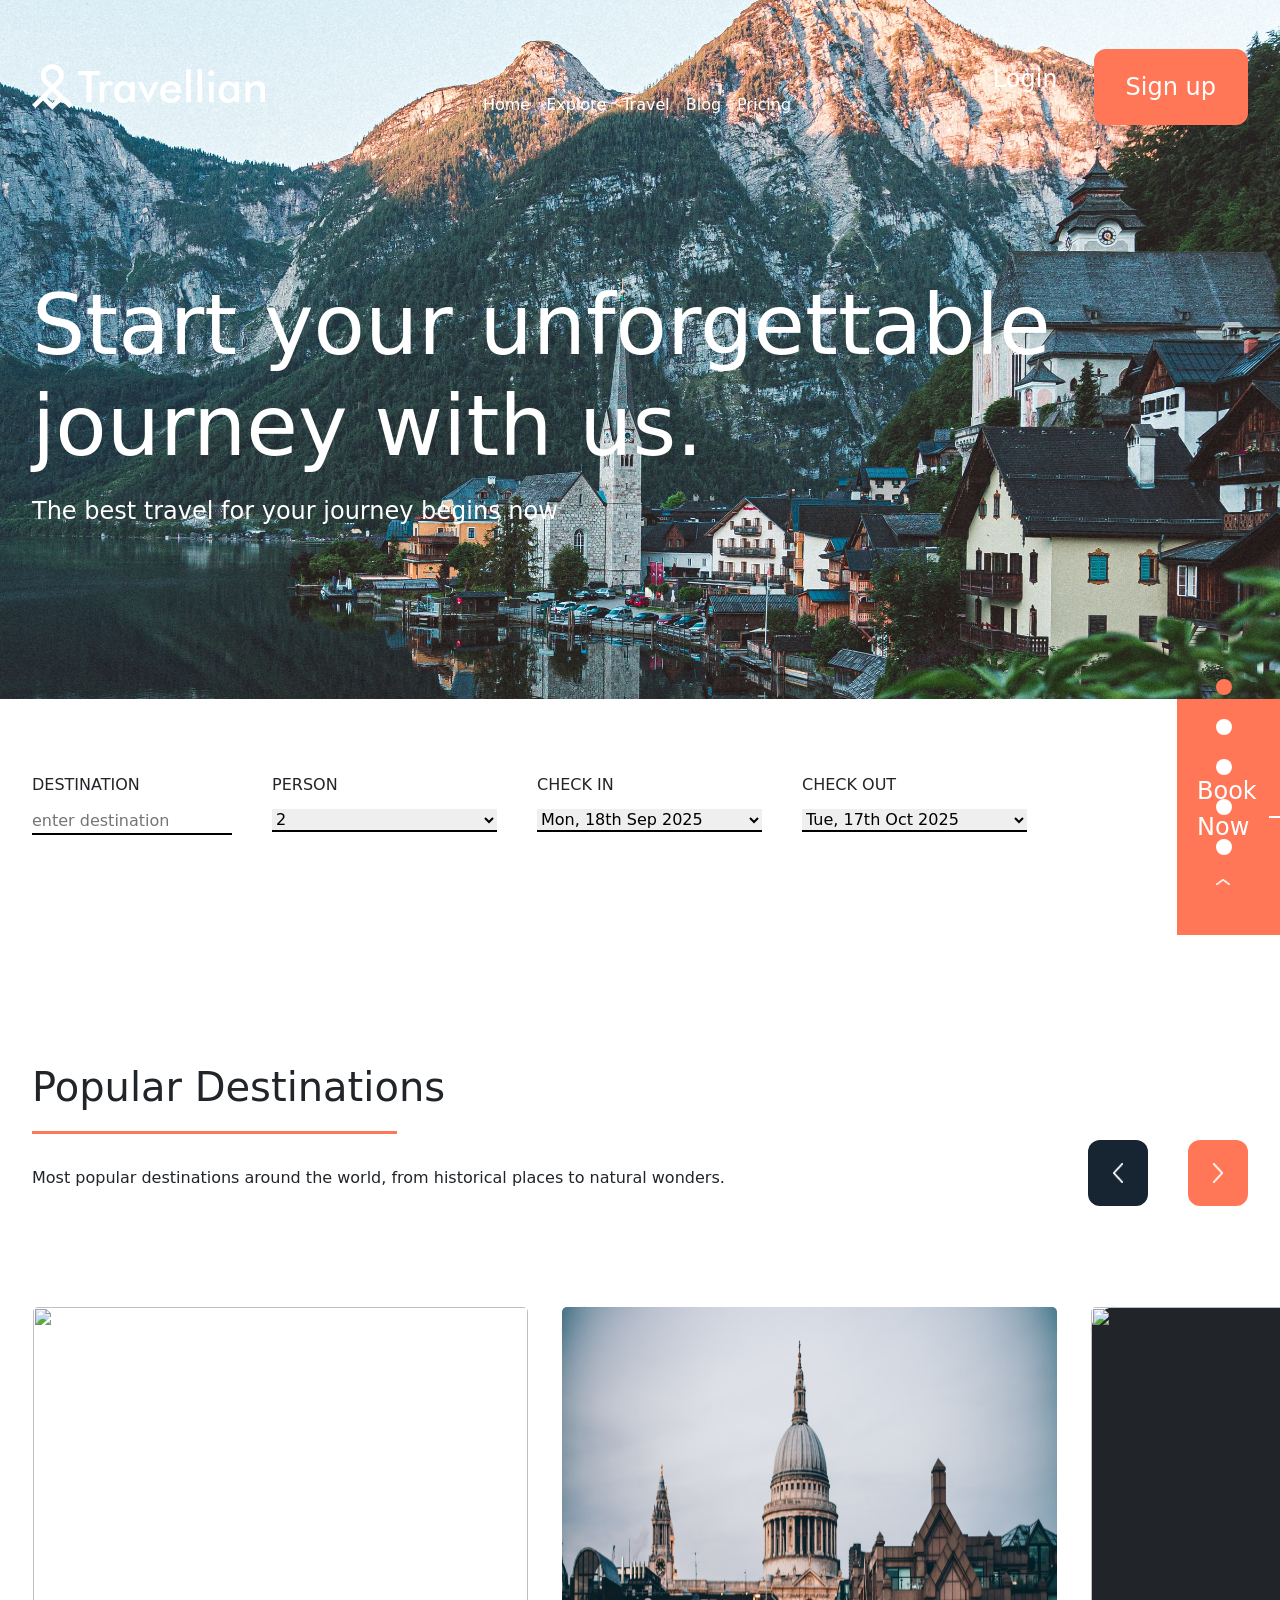
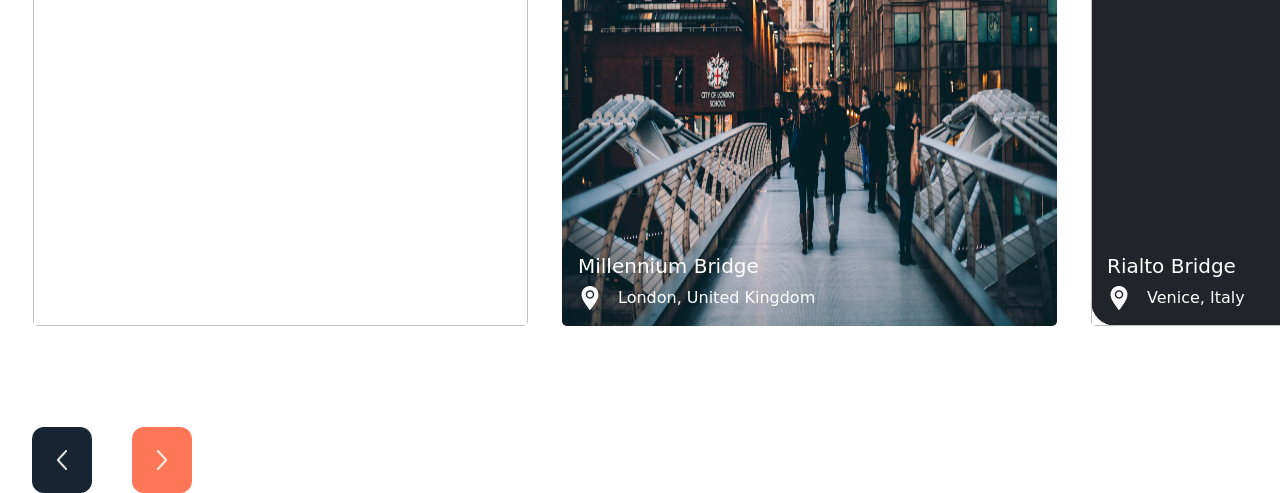
==== index.html @ 0382827d "did second section" ====
<!DOCTYPE html>
<html>

<head>
    <link rel="stylesheet" href="./css/style.css">
    <meta name="viewport" content="width=device-width,initial-scale=1.0">
    <title>Travellian</title>
    <link href="https://cdn.jsdelivr.net/npm/bootstrap-icons@1.10.5/font/bootstrap-icons.css" rel="stylesheet">
    <link rel="stylesheet" href="https://cdn.jsdelivr.net/npm/bootstrap@5.3.8/dist/css/bootstrap.min.css">
    <link href="https://cdn.jsdelivr.net/npm/bootstrap@5.3.0/dist/css/bootstrap.min.css" rel="stylesheet">


    <link rel="stylesheet" media="screen and (min-width:1153px) and (max-width:1440px)" href="./css/desktop1440.css">
    <link rel="stylesheet" media="screen and (min-width:769px) and (max-width:1152px)" href="./css/desktop1152.css">
    <link rel="stylesheet" media="screen and (min-width:575px) and (max-width:768px)" href="./css/desktop768.css">
</head>

<body>
    <section class="section1">
        <nav class="navbar navbar-expand-lg">
            <div class="container">
                <div class="logo"><img src="./images/logo.png" alt="">
                    <a class="navbar-brand" href="#"><img src="./images/brandname.png" alt=""></a>
                </div>
                <button class="navbar-toggler" aria-controls="#navbarSupportedContent"
                    data-bs-target="#navbarSupportedContent" data-bs-toggle="collapse">
                    <span class="navbar-toggler-icon">
                    </span>
                </button>
                <div class="collapse navbar-collapse" id="navbarSupportedContent">
                    <ul class="navbar-nav m-auto mb-2 mb-lg-0">
                        <li class="nav-item">
                            <a class="nav-link active" href="#">Home</a>
                        </li>
                        <li class="nav-item">
                            <a class="nav-link" href="#">Explore</a>
                        </li>
                        <li class="nav-item">
                            <a class="nav-link" href="#">Travel</a>
                        </li>
                        <li class="nav-item">
                            <a class="nav-link" href="#">Blog</a>
                        </li>
                        <a class="nav-link" href="#">Pricing</a>
                        </li>
                    </ul>
                    <div class="d-flex align-items-center gap-36">
                        <p class="login">Login</p>
                        <div class="signUp">
                            <p>Sign up</p>
                        </div>
                    </div>

                </div>
            </div>
        </nav>
        <div class="container">
            <h1>Start your unforgettable <br> journey with us.</h1>
            <p class="subtitle">The best travel for your journey begins now</p>
        </div>
        <div class="relative">
            <div class="circles">
                <div class="circle"></div>
                <div class="circle"></div>
                <div class="circle"></div>
                <div class="circle"></div>
                <div class="circle"></div>
                <img src="./images/upArrow.png" alt="">
                <img src="./images/downArrow.png" alt="">
            </div>
        </div>
        <div class="booking">
            <div class="bookingContainer">
                <div class="inputGroup">
                    <label for="">DESTINATION</label>
                    <input type="text" placeholder="enter destination">
                </div>
                <div class="inputGroup">
                    <label for="selectPerson">PERSON</label>
                    <select id="selectPerson">
                        <option value="1">1</option>
                        <option value="2" selected>2</option>
                        <option value="3">3</option>
                        <option value="4">4</option>
                        <option value="5">5</option>
                        <option value="6">6</option>
                        <option value="7">7</option>
                    </select>

                </div>
                <div class="inputGroup">
                    <label for="checkIn">CHECK IN</label>
                    <select id="checkIn">
                        <option value="17th">Sun, 17th Sep 2025</option>
                        <option value="18th" selected>Mon, 18th Sep 2025</option>
                        <option value="19th">Tue, 19th Sep 2025</option>
                    </select>
                </div>
                <div class="inputGroup">
                    <label for="checkOut">CHECK OUT</label>
                    <select id="checkOut">
                        <option value="17th">Tue, 17th Oct 2025</option>
                        <option value="18th">Wed, 18th Oct 2025</option>
                        <option value="19th">Thur, 19th Oct 2025</option>
                    </select>
                </div>
            </div>
            <div class="bookNow rounded-right">
                <p>Book <br> Now </p>
                <img src="./images/Arrow 1.png" alt="">
            </div>
        </div>


    </section>
 <section class="section2">
        <div class="section2-header container">
            <div class="popularDestinations">
                <h1 class="heading">Popular Destinations</h1>
                <div class="line"></div>
                <p>Most popular destinations around the world, from historical places to natural wonders.</p>
            </div>
            <div class="arrows d-none d-md-flex">
                <div class="arrow"><img src="./images/leftArrow.png" alt=""></div>
                <div class="arrow"><img src="./images/rightArrow.png" alt=""></div>
            </div>
        </div>
        <div class="imageContainer">
            <div class="card bg -dark text-white cardStyle">
                <img class="card-img cardImgStyle" src="./images/image1.jpg" alt="">
                <div class="card-img-overlay cardOverlayStyle">
                    <h5 class="card-title">Monument of Berlin</h5>
                    <div class="location">
                        <img src="./images/location.png" alt="">
                        <p class="card-text">Berlin, Germany</p>
                    </div>
                </div>
            </div>
            <div class="card bg-dark text-white cardStyle">
                <img class="card-img cardImgStyle" src="./images/image2.jpg" alt="">
                <div class="card-img-overlay cardOverlayStyle">
                    <h5 class="card-title">Millennium Bridge</h5>
                    <div class="location">
                        <img src="./images/location.png" alt="">
                        <p class="card-text">London, United Kingdom</p>
                    </div>
                </div>
            </div>
            <div class="card bg-dark text-white cardStyle">
                <img class="card-img cardImgStyle" src="./images/image3.jpg" alt="">
                <div class="card-img-overlay cardOverlayStyle">
                    <h5 class="card-title">Rialto Bridge</h5>
                    <div class="location">
                        <img src="./images/location.png" alt="">
                        <p class="card-text">Venice, Italy</p>
                    </div>
                </div>
            </div>
            <div class="card bg-dark text-white cardStyle">
                <img class="card-img cardImgStyle" src="./images/image4.jpg" alt="">
                <div class="card-img-overlay cardOverlayStyle">
                    <h5 class="card-title">Sea of Orange Tiles</h5>
                    <div class="location">
                        <img src="./images/location.png" alt="">
                        <p class="card-text">Lisbon, Portugal</p>
                    </div>
                </div>
            </div>
        </div>
        <div class="arrows container">
            <div class="arrow"><img src="./images/leftArrow.png" alt=""></div>
            <div class="arrow"><img src="./images/rightArrow.png" alt=""></div>
        </div>
    </section>
    <!-- <section class="section3 container">
        <div class="section3-header">
            <div class="arrows">
                <div class="arrow"><img src="./images/leftArrow.png" alt=""></div>
                <div class="arrow"><img src="./images/rightArrow.png" alt=""></div>
            </div>
            <div class="specialOffer">
                <h1 class="heading">Special Offer</h1>
                <div class="line w-241"></div>
                <p>Check out our special offer and discounts</p>
            </div>
        </div>
        <div class="cards">
            <div class="card" style="width: 18rem;">
                <img class="card-img-top" src="./images/1picture.jpg" alt="Card image cap">
                <div class="card-body">
                    <h5 class="card-title">Lisbon, Portugal</h5>
                    <img class="w-136 mb-24" src="./images/Rating.png" alt="">
                    <p class="card-text">5 nights and 4 days in 5 star hotel, breakfast and lunch included. Very
                        popular during the renaissance. Passage and going through the cites of the world in
                        classical literature.</p>
                    <div class="pricing">
                        <div class="pricingInfo">
                            <p>From</p>
                            <p><i class="bi bi-currency-euro"></i>500</p>
                        </div>
                        <button class="btn btn-orange">DETAILS</button>
                    </div>
                </div>

            </div>
            <div class="card" style="width: 18rem;">
                <img class="card-img-top" src="./images/2picture.jpg" alt="Card image cap">
                <div class="card-body">
                    <h5 class="card-title">Athens, Greece</h5>
                    <img class="w-136 mb-24" src="./images/Rating.png" alt="">
                    <p class="card-text">5 nights and 4 days in 5 star hotel, breakfast and lunch included. Very
                        popular during the renaissance. Passage and going through the cites of the world in
                        classical literature.</p>
                    <div class="pricing">
                        <div class="pricingInfo">
                            <p>From</p>
                            <p><i class="bi bi-currency-euro"></i>800</p>
                        </div>
                        <button class="btn btn-orange">DETAILS</button>
                    </div>
                </div>
            </div>
            <div class="card" style="width: 18rem;">
                <img class="card-img-top" src="./images/3picture.jpg" alt="Card image cap">
                <div class="card-body">
                    <h5 class="card-title">Rome, Italy</h5>
                    <img class="w-136 mb-24" src="./images/Rating.png" alt="">
                    <p class="card-text">5 nights and 4 days in 5 star hotel, breakfast and lunch included.
                        Very popular during the renaissance. Passage and going through the cites of the
                        world in classical literature.</p>
                    <div class="pricing">
                        <div class="pricingInfo">
                            <p>From</p>
                            <p><i class="bi bi-currency-euro"></i>800</p>
                        </div>
                        <button class="btn btn-orange">DETAILS</button>
                    </div>
                </div>
            </div>
        </div>
    </section>
    <section class="section4 container">
        <div class="ourBlog">
            <h1>Our Blog</h1>
            <div class="line w-150"></div>
            <p>An insight the incredible experience in the world</p>
        </div>
        <div class="travelExplain">
            <img class="travelImage" src="./images/bigImage.jpg" alt="">
            <div class="travelbody">
                <h1>Beautiful Italy <br> Let’s travel</h1>
                <p class="travelText">But I must explain to you how all this mistaken idea of denouncing pleasure
                    and praising pain was born
                    and I will give you a complete account of the system and expound the actual teachings of the
                    great
                    explorer of the truth, the master- builder of human happiness. No one rejects, dislike, or
                    avoids
                    plasure itself, because it is pleasure, but because those who do not know how to pursue
                    pleasure
                    rationally encounter consequences that are extremly painful. Nor again is there anyone who loves
                    or
                    pursues.</p>
                <div class="readMore">
                    <p>Read More</p>
                    <img class="readImage" src="./images/Arrow1.png" alt="">
                </div>
            </div>
        </div>
    </section>
    <section class="section5">
        <div class="ourBlog container">
            <h1>Trip Planners</h1>
            <div class="line w-231"></div>
            <p>20 years from now you will be more disappointed by the things that you didn’t do. Stop regretting and
                start travelling, start throwing off the bowlines.</p>
            <div class="buttons">
                <div class="smallButtons black top20"></div>
                <div class="orange">View all trip plans</div>
                <div class="smallButtons gray top34 left170 "></div>
            </div>
        </div>
        <div class="images">
            <img class="image w-300" src="./images/images1.jpg" alt="">
            <div class="guidedTour">
                <img class="image w-300" src="./images/images2.jpg" alt="">
                <div class="days gap-108">
                    <p class="tour">Guided Tour</p>
                    <p class="money"><i class="bi bi-currency-euro"></i>99/Day</p>
                </div>
                <p class="cityTour">Paris City Tour</p>
                <div class="days gap-70">
                    <img src="./images/Rating.png" alt="">
                    <p class="money">7 Days tour</p>
                </div>
            </div>
            <img class="image w-300" src="./images/images3.jpg" alt="">
            <img class="image w-300" src="./images/images4.jpg" alt="">
        </div>
    </section>
    <section class="section6 container">
        <div class="section6-header">
            <div class="ourBlog">
                <h1>Destination Gallery</h1>
                <div class="line w-283"></div>
                <p>Our photo gallery on trip</p>
            </div>
            <div class="arrows">
                <div class="arrow"><img src="./images/leftArrow.png" alt=""></div>
                <div class="arrow"><img src="./images/rightArrow.png" alt=""></div>
            </div>
        </div>
        <div class="images">
            <img class="image" src="./images/1image.jpg" alt="">
            <img class="image" src="./images/2image.jpg" alt="">
            <img class="image" src="./images/3image.jpg" alt="">
            <img class="image" src="./images/4image.jpg" alt="">
        </div>
    </section>
    <section class="section7">
        <div class="ourBlog container">
            <h1>Traveler’s Experiences</h1>
            <div class="line w-347"></div>
            <p>Here some awesome feedback from our travelers</p>
        </div>
        <div class="cardsContainer">
            <div class="gray"><img src="./images/circle1.png" alt="">
                <div class="cardsContent">
                    <p>But I must explain to you how all this mistaken idea of denouncing pleasure and praising pain was
                        born and I will give you a complete account of the system and expound the actual teachings of
                        the
                        great explorer of the truth, the master- builder of human happiness.</p>
                    <img src="./images/Rating.png" alt="">
                    <div class="name">
                        <p>John Doe</p>
                        <p>Accountant</p>
                    </div>
                </div>
            </div>
            <div class="gray">
                <img src="./images/circle2.png" alt="">
                <div class="cardsContent">
                    <p>But I must explain to you how all this mistaken idea of denouncing pleasure and praising pain was
                        born and I will give you a complete account of the system and expound the actual teachings of
                        the
                        great explorer of the truth, the master- builder of human happiness.</p>
                    <img src="./images/Rating.png" alt="">
                    <div class="name">
                        <p>John Smith</p>
                        <p>Journalist, HWO News</p>
                    </div>
                </div>
            </div>
            <div class="gray">
                <img src="./images/circle3.png" alt="">
                <div class="cardsContent">
                    <p>But I must explain to you how all this mistaken idea of denouncing pleasure and praising pain was
                        born and I will give you a complete account of the system and expound the actual teachings of
                        the
                        great explorer of the truth, the master- builder of human happiness.</p>
                    <img src="./images/Rating.png" alt="">
                    <div class="name">
                        <p>Tamara Bellis</p>
                        <p>Managing Director, JTH</p>
                    </div>
                </div>
            </div>
        </div>
        <div class="arrows">
            <div class="arrow"><img src="./images/leftArrow.png" alt=""></div>
            <div class="arrow"><img src="./images/rightArrow.png" alt=""></div>
        </div>
    </section>
    <section class="section8">
        <div class="newsletter">
            <h1>Our Newsletter</h1>
            <div class="emailSubscribe">
                <div class="emails">
                    <p class="email">Email</p>
                    <input type="text" placeholder="Enter your email" class="enter">
                </div>
                <div class="subscribe">
                    <p>Subscribe</p>
                </div>
            </div>
        </div>
        <div class="section8-body">
            <div class="menus container">
                <div class="title">
                    <div class="logo"><img src="./images/logo.png" alt="">
                        <a class="navbar-brand" href="#"><img src="./images/brandname.png" alt=""></a>
                        <p class="Copyright">Copyright © Travellian 2020 All rights reserved</p>
                    </div>
                </div>
                <div class="menu">
                    <p>Menu</p>
                    <p>Home</p>
                    <p>Explore</p>
                    <p>Travel</p>
                    <p>Blog</p>
                    <p>Pricing</p>
                </div>
                <div class="menu">
                    <p>Information</p>
                    <p>Destinations</p>
                    <p>Supports</p>
                    <p>Terms & Conditions</p>
                    <p>Privacy</p>
                </div>
                <div class="menu">
                    <p>Contact Info</p>
                    <p>+123 456 789</p>
                    <p>info@travellian.com</p>
                    <p>1245, New Yourk, USA</p>
                </div>
                <div class="menu">
                    <p>Follow us on</p>
                    <div class="icon-images">
                        <img src="./images/facebook 1.png" alt="">
                        <img src="./images/pinterest 1.png" alt="">
                        <img src="./images/instagram 1.png" alt="">
                        <img src="./images/twitter 1.png" alt="">
                    </div>
                </div>
            </div>
        </div>
    </section> -->

    <script src="https://cdn.jsdelivr.net/npm/bootstrap@5.3.8/dist/js/bootstrap.min.js"
        integrity="sha384-G/EV+4j2dNv+tEPo3++6LCgdCROaejBqfUeNjuKAiuXbjrxilcCdDz6ZAVfHWe1Y"
        crossorigin="anonymous"></script>
</body>

</html>
---- css/style.css ----
* {
    margin: 0;
    padding: 0;
}

p {
    margin-bottom: 0;
}

.section1 {
    background-image: url(../images/herosection.jpg);
    width: 100%;
    height: 100vh;
    background-position: center 70%;
    background-size: cover;
    background-repeat: no-repeat;
    padding-block: 41px;
    position: relative;
}

.section1 h1 {
    color: #FFFFFF;
    font-size: 84px;
    font-weight: 400;
    margin-top: 142px;
    margin-bottom: 16px;

}

.section1 p {
    color: #FFFFFF;
    font-size: 24px;
    font-weight: 400;
}

.circles .circle {
    border-radius: 50%;
    width: 16px;
    height: 16px;
    background-color: #FFFFFF;
}

.circles .circle:first-child {
    background-color: #FF7757;
}

.circles {
    display: flex;
    flex-direction: column;
    gap: 24px;
    position: absolute;
    left: 95%;
    top: -20px;
}

.circles img {
    width: 14px;
    height: 6px;
}

.relative {
    position: relative;
}

.nav-link:hover {
    border-bottom: 3px solid #FF7757;
}

.nav-link {
    color: white !important;
    font-size: 20px;
}

.login {
    color: white;
    font-size: 20px;
    font-weight: 400;
}

.signUp {
    border-radius: 12px;
    padding: 20px 32px 20px 32px;
    color: #FFFFFF;
    background-color: #FF7757;
}

.signUp p {
    margin: 0;
}

.gap-36 {
    gap: 36px !important;
}

.padding-inline-182 {
    padding-inline: 182px !important;
}

.bookingContainer {
    /* position: absolute; */
    padding: 74px 300px;
    padding-right: 150px;
    background-color: #FFFFFF;
    display: flex;
    gap: 40px;
    width: fit-content;
}

.bookingContainer input {
    border: none;
    appearance: none;
    outline: none;
    border-bottom: 2px solid black;
}

.bookingContainer .inputGroup {
    display: flex;
    flex-direction: column;
    gap: 12px;
}

.bookNow {
    background-color: #FF7757;

}

.bookNow p {
    color: white;
}

.line {
    width: 365px;
    height: 3px;
    background-color: #FF7757;
}

.inputGroup select {
    border: none;
    border-bottom: 2px solid black;
    width: 225px;
    outline: none;
}

.booking .bookNow {
    height: 100%;
    width: fit-content;
    padding: 74px;
    border-top-right-radius: 15px;
    border-bottom-right-radius: 15px;
    align-items: center;
    display: flex;
    gap: 12px;
}

.booking {
    display: flex;
    margin-top: 50px;
}

.cardStyle {
    width: 497px;
    height: 661px;
    border-radius: 26px;
    flex-shrink: 0;
}

.cardImgStyle {
    height: 100%;
    width: 500px;
    border-radius: 26px;
}

.cardOverlayStyle {
    bottom: 40px;
    display: flex;
    justify-content: flex-end;
    flex-direction: column;
}

.card-img-overlay>img {
    width: 17px;
    height: 24px;
}

.location {
    display: flex;
    gap: 16px;
}

.imageContainer {
    display: flex;
    gap: 32px;
    justify-content: space-between;
    padding-left: 300px;
    overflow-x: scroll;
    width: 100%;
}

.heading {
    margin-bottom: 20px;
}

.line {
    margin-bottom: 32px;
    margin-top: 20px;
}

.arrow {
    width: 60px;
    height: 66px;
    border-radius: 12px;
    padding: 2px 28px;
    display: flex;
    align-items: center;
    justify-content: center;
}

.arrows>div:first-child {
    background-color: #172432;
}

.arrows>div:last-child {
    background-color: #FF7757;
}

.arrow img {
    width: 10px;
    height: 20px;
}

.arrows {
    display: flex;
    gap: 40px;
}

.section2-header {
    display: flex;
    padding-top: 140px;
    justify-content: space-between;
    align-items: flex-end;
    margin-bottom: 100px;
}

.arrows:last-child {
    margin-top: 100px;
}

.section3,
.section4,
.section5,
.section6,
.section7 {
    padding-top: 140px;
}

.btn-orange {
    background-color: #FF7654 !important;
    height: fit-content !important;
    padding: 10px 40px !important;
    color: #FFFFFF !important;
}

.section3-header {
    display: flex;
    justify-content: space-between;
    align-items: flex-end;
    margin-bottom: 100px;
}

.cards {
    display: flex;
    justify-content: space-between;
    gap: 32px;
}

.w-241 {
    width: 241px !important;
}

.specialOffer {
    display: flex;
    flex-direction: column;
    align-items: flex-end;
}

.card {
    width: 497px !important;
    border-radius: 26px !important;
    border-color: white !important;
}

.card-img-top {
    height: 286px !important;
    border-top-left-radius: 26px !important;
    border-top-right-radius: 26px !important;
}

.w-136 {
    width: 136px;
}

.mb-24 {
    margin-bottom: 24px;
}

.card-body {
    background-color: #FFF8F1 !important;
    height: fit-content !important;
    border-bottom-right-radius: 26px;
    border-bottom-left-radius: 26px;
}

.pricing {
    display: flex;
    justify-content: space-between;
}

.pricingInfo {
    display: flex;
    gap: 8px;
}

.w-150 {
    width: 150px;
}

.travelImage {
    display: flex;
    width: 762px;
    height: 873px;
    border-radius: 26px;
    gap: 32px;
}

.travelExplain {
    display: flex;
    margin-top: 100px;
}

.travelbody {
    display: flex;
    flex-direction: column;
    margin-top: 106px;
    margin-left: 32px;
    max-width: 762px;
    width: auto;
}

.readMore {
    display: flex;
    align-items: center;
    gap: 20px;
}

.travelText {
    font-weight: 400;
    font-size: 24px;
    line-height: 52px;
}

.readImage {
    width: 27px;
    height: 15px;
}

.readMore p {
    margin: 0;
    font-weight: 400;
    font-size: 24px;
    line-height: 52px;
    color: #FF7757;
}

.card-body .card-title {
    font-weight: 400;
    font-size: 26px;
    color: #767E86;
}

.card-body .card-text {
    font-weight: 400 !important;
    font-size: 18px !important;
    color: #172432;
}

.pricingInfo p:first-child {
    font-size: 20px;
    color: #767E86;
}

.pricingInfo p:nth-child(2) {
    color: #FF7757;
    font-size: 40px;
}

.pricingInfo {
    display: flex;
    align-items: center;
}

.section4 .line {
    margin-top: 20px;
}

.w-231 {
    width: 231px;
}

.section5 .ourBlog {
    min-width: 197px;
    padding-left: 300px;
    max-width: 600px;
}

.section5 .ourBlog p {
    font-size: 18px;
    color: #767E86;
}

.smallButtons {
    position: absolute;
    width: 43px;
    height: 43px;
}

.gray {
    background-color: #767E86;
}

.black {
    background-color: #172432;
}

.orange {
    width: 186px;
    height: 61px;
    border-radius: 12px;
    background-color: #FF7757;
    color: white;
    display: flex;
    align-items: center;
    justify-content: center;
    position: absolute;
    z-index: 2;
}

.buttons {
    position: relative;
    margin-top: 50px;
}

.top34 {
    top: 34px;
}

.left170 {
    left: 170px;
}

.top20 {
    top: -20px;
    left: -10px;
}

.images {
    display: flex;
    gap: 32px;
    align-items: center;
    overflow-x: scroll;
}

.w-300 {
    width: 300px;
}

.image {
    border-radius: 26px;
    height: 399px;
}

.days {
    display: flex;
}

.gap-108 {
    gap: 108px;
}

.gap-70 {
    gap: 70px;
}


.tour {
    font-size: 18px;
}

.cityTour {
    font-weight: 600;
    font-size: 28px;
}

.money {
    font-size: 18px;
}

.w-283 {
    width: 283px;
}

.section5 {
    display: flex;
    align-items: flex-start;
    align-items: center;
    gap: 100px;
}

.days img {
    width: 136px;
    height: 24px;
}

.section6 .images .image {
    width: 365px;
    height: 570px;
    border-radius: 26px;
}

.section6-header {
    display: flex;
    padding-top: 140px;
    justify-content: space-between;
    align-items: flex-end;
    margin-bottom: 100px;
}

.section6 .images .image:nth-child(2) {
    margin-bottom: 140px;
}

.w-347 {
    width: 347px;
}

.cardsContainer {
    position: relative;
    display: flex;
    flex-direction: row;
    gap: 32px;
    margin-top: 160px;
    overflow-x: scroll;
    padding-left: 300px;
    padding-top: 60px;
    /* min-height: 450px; */
}

.section7 .gray {
    position: relative;
    padding-block: 60px 40px;
    padding-inline: 40px;
    width: fit-content;
    height: fit-content;
    background-color: #F5F6F7;
    display: flex;
    min-width: 663px;
}

.section7 .gray>img {
    position: absolute;
    width: 100px;
    height: 100px;
    border-radius: 50%;
    top: -60px;
}

.cardsContent img {
    width: 136px;
    height: 24px;
}

.cardsContent {
    display: flex;
    gap: 20px;
    flex-direction: column;
}

.cardsContent p {
    font-size: 18px;
    color: #767E86;
}

.name p:first-child {
    font-size: 24px;
}

.section7 .arrows {
    justify-content: flex-end;
    display: flex;
}

.section7 {
    padding-bottom: 240px;
}

.section8 {
    position: relative;
    display: flex;
    justify-content: center;
}

.newsletter {
    padding-block: 60px;
    padding-inline: 80px;
    border-radius: 26px;
    width: fit-content;
    height: fit-content;
    background-color: #FFFFFF;
    min-width: 1262px;
    display: flex;
    align-items: center;
    justify-content: center;
    position: absolute;
    z-index: 2;
    top: -20%;
    gap: 100px;
    box-shadow: 0 0 4px 0 #0000004D;
}

.newsletter h1 {
    font-size: 64px;
    color: #767E86;
}

.newsletter p {
    font-size: 20px;
}

.newsletter .email {
    color: #767E86;
    margin-bottom: 16px;
}

.enter {
    background-color: #FFE8D4;
    border-radius: 12px;
    width: 372px;
    height: 72px;
    display: flex;
    border: none;
    outline: none;
    padding-inline: 40px;
}

.enter::placeholder {
    color: #FF7757;
}

.subscribe {
    width: 163px;
    height: 73px;
    border-radius: 12px;
    background-color: #FF7757;
    color: white;
    display: flex;
    align-items: center;
    justify-content: center;
}


.emailSubscribe {
    display: flex;
    gap: 32px;
    align-items: flex-end;
}

.section8-body {
    background-color: #172432;
    width: 1920px;
    height: 577px;
    display: flex;
    padding-block: 240px 140px;
}

.Copyright {
    color: white;
    margin-top: 16px;
}

.menus {
    color: white;
    display: flex;
    justify-content: space-between;
    width: 100%;
}

.menus p {
    font-size: 18px;
}

.menus p:first-child {
    font-size: 24px;
    margin-bottom: 4px;
}

.icon-images {
    width: 32px;
    height: 32px;
    display: flex;
    align-items: center;
    gap: 24px;
}

.icon-images img:nth-child(2) {
    width: 40px;
    height: 40px;
}

.menu {
    display: flex;
    flex-direction: column;
    gap: 12px;
}

.menu p:first-child {
    margin-bottom: 4px;
    font-weight: 500;
}

.section6 .images {
    overflow-x: visible;
}
---- css/desktop1440.css ----
.container {
    padding-inline: 32px !important;
    max-width: 100%;
}

.section1 .bookingContainer {
    padding-left: 32px;
}

.booking .bookNow {
    padding: 74px 20px !important;
}

.section1 .subtitle {
    margin-bottom: 170px;
}

.section2 .imageContainer {
    padding-left: 32px !important;
}

.section6 .images {
    overflow-x: auto !important;
}

.section7 .cardsContainer {
    padding-left: 32px !important;
}

.section7 .gray{
    min-width: 562px !important;
}

.section7 .arrows{
    margin-right: 32px;
}

.icon-images img, .icon-images img:nth-child(2){
    width: 25px !important;
    height: 25px !important;
}

.icon-images{
    gap: 18px !important;
}
---- css/desktop1152.css ----
p
{
    margin-bottom: 0;
}
.container {
    padding-inline: 32px !important;
    max-width: 100%;
}

.bookingContainer {
    padding-left: 32px;
    padding-right: 100px;
}

.booking .bookNow {
    padding-inline: 20px;
}

.booking {
    max-width: 1056px;
}

.bookingContainer .inputGroup:first-child {
    width: 159px;
}

.inputGroup select {
    width: 159px;
}

.card-img {
    width: 497px;
    height: 661px;
}

.section2 .imageContainer {
    padding-left: 32px !important;
}

.pricingInfo p:nth-child(2) {
    font-size: 28px;
}

.pricingInfo p:first-child {
    font-size: 18px;
}

.travelImage {
    width: 528px;
    height: 686px;
}

.travelText {
    font-size: 18px;
    line-height: 42px;
}

.section5 {
    gap: 80px;
}

.image {
    max-height: 350px;
    max-width: 250px;
}

.section5 .ourBlog {
    max-width: 394px;
}

.gap-70 {
    gap: 20px;
}

.gap-108 {
    gap: 57px;
}

.section7 .gray {
    min-height: 359px;
    min-width: 500px;
}

.cardsContainer{
    padding-left: 32px;
}
.newsletter h1{
    font-size: 54px;
    font-weight: 400;
}

.section7 .arrows{
    padding-right: 32px;
}

.newsletter{
    max-width: 1080px;
    min-width: 0;
    gap: 60px;
    padding-inline: 40px;
}

.section8-body{
    width: 100%;
}

.menus{
    max-width: 1088px !important; 
}

.icon-images{
    gap: 12px;
}

.Copyright{
    font-size: 14px !important;
}
---- css/desktop768.css ----
p
{
    margin-bottom: 0;
}

.container {
    padding-inline: 20px !important;
    max-width: 100%;
}

.section1 h1 {
    font-size: 54px;
}

.bookingContainer {
    padding-left: 32px;
    padding-right: 100px;
    display: grid;
    grid-template-columns: 1fr 1fr !important;
    max-width: 659px;
    flex: 1;
}

.booking .bookNow {
    padding-inline: 20px;
    height: auto;
}

.bookingContainer .inputGroup input,
.inputGroup select {
    width: 100% !important;
    max-width: 159px;
}


.bookNow p {
    font-size: 36px;
}

.booking {
    max-width: 659px;
}

.circles {
    top: -140px;
}

.section2 .cardImgStyle, .section2 .card {
    max-width: 100%;
    min-width: 100%;
    width: auto;
    max-height: 456px;
    height: auto;
    border-radius: 26px;
}

.section2 .arrows:last-child {
    justify-content: center !important;
}

.imageContainer {
    padding-inline: 20px;
}

.section2-header{
    padding-top: 80px;
}
.section2 .heading{
    font-size: 54px;
}

.popularDestinations p{
    font-size:20px ;
    color: #767E86;
}
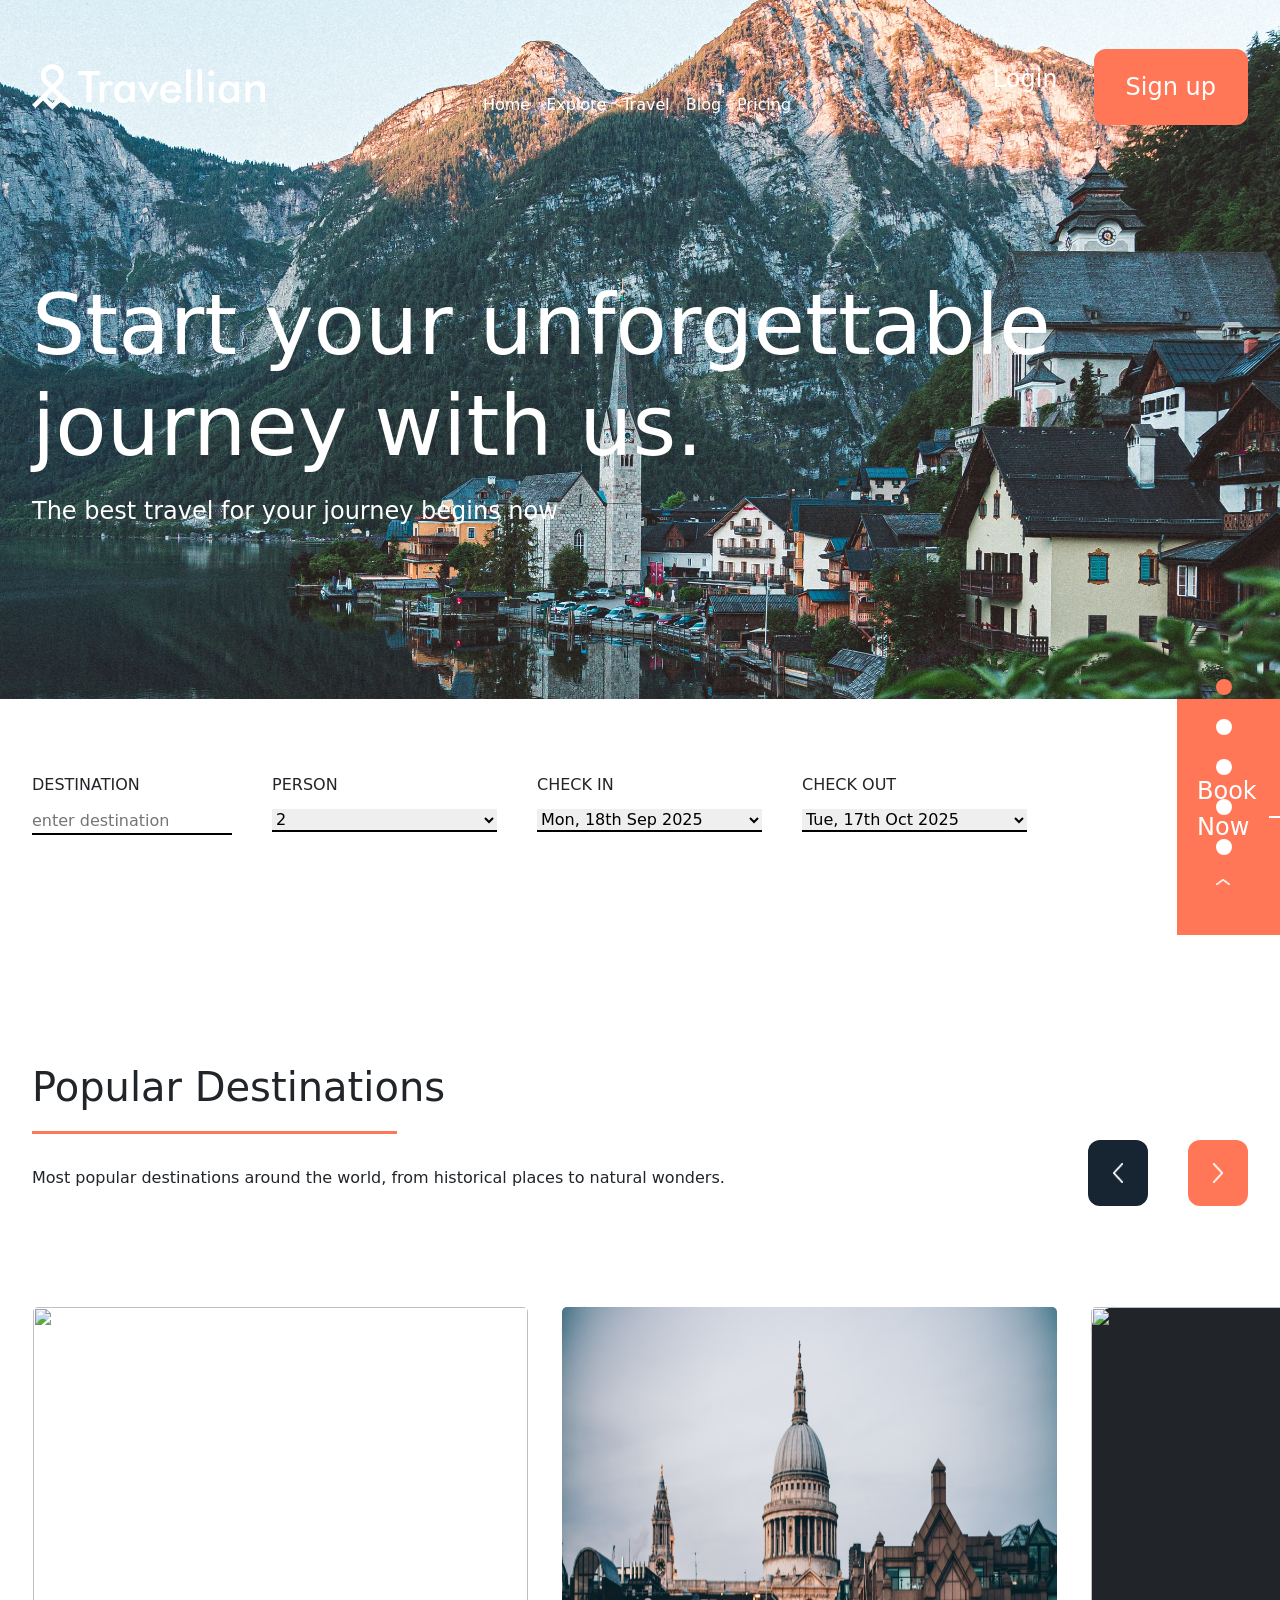
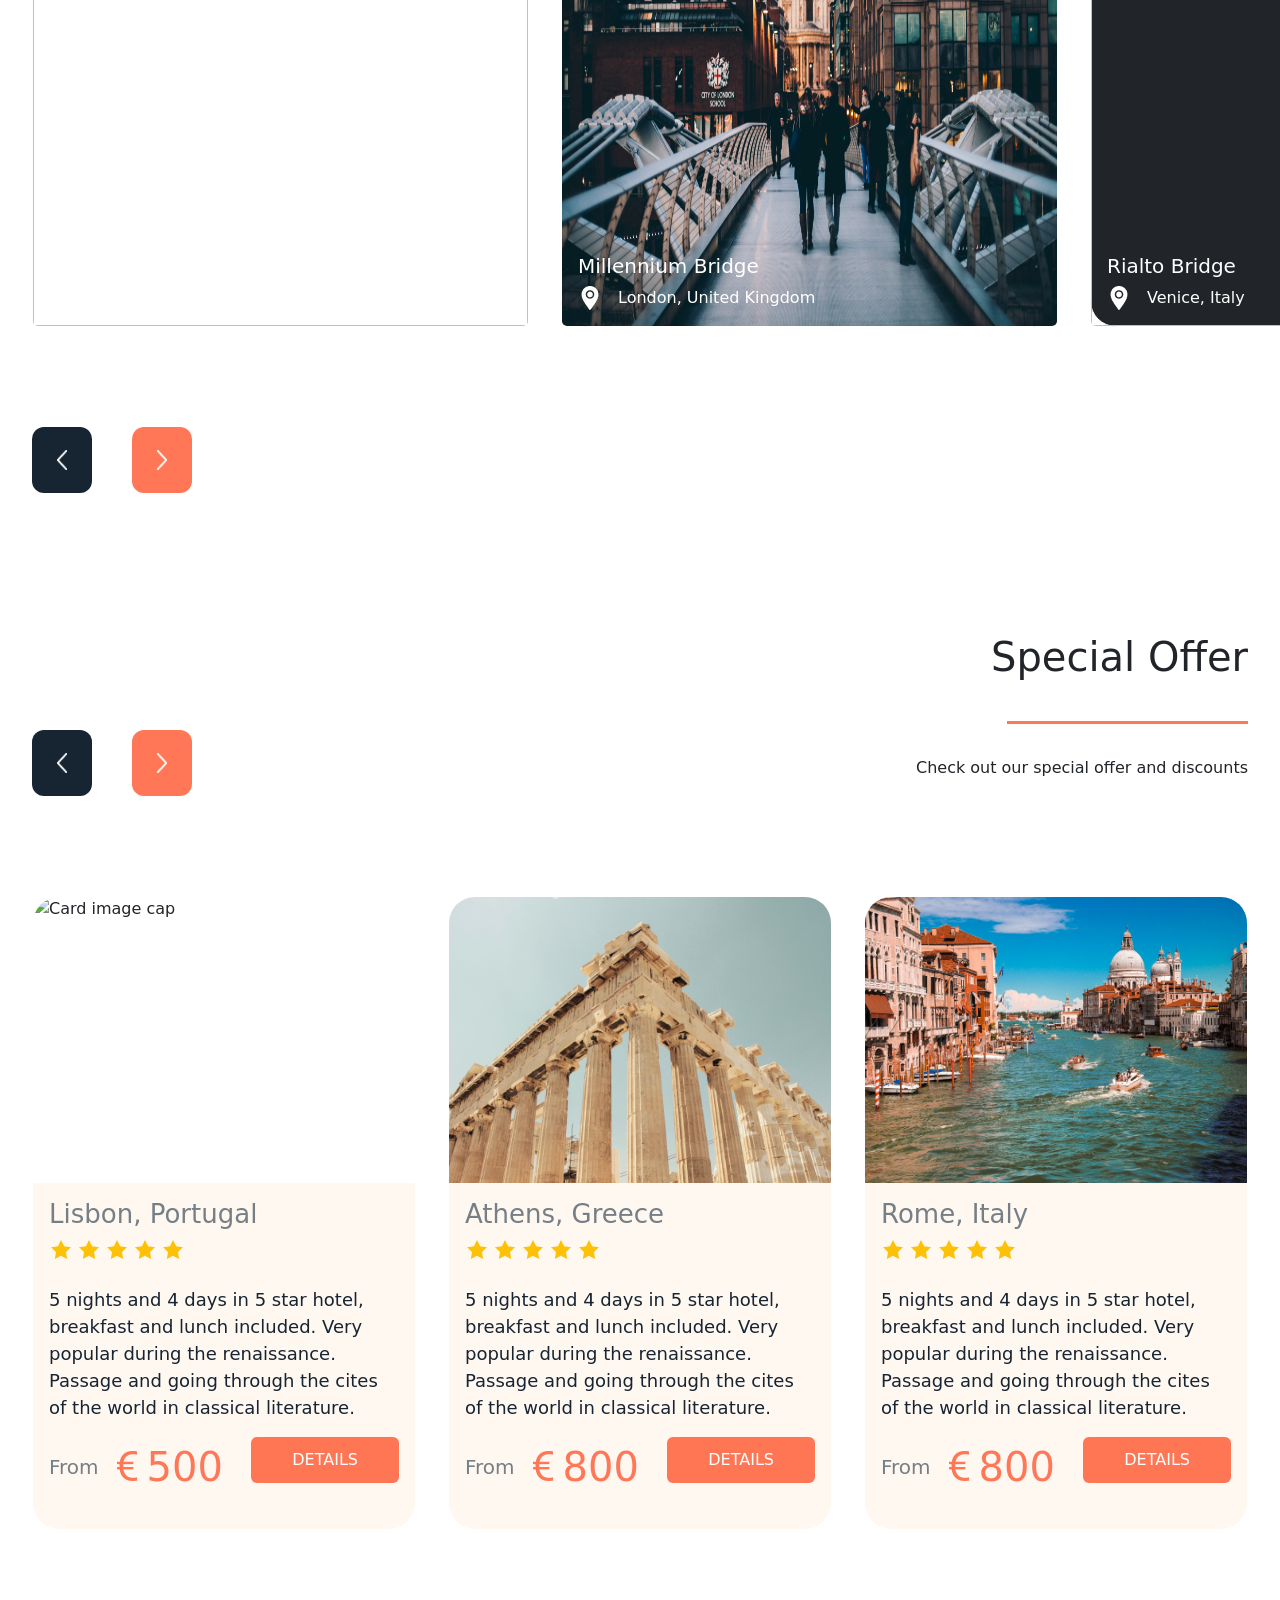
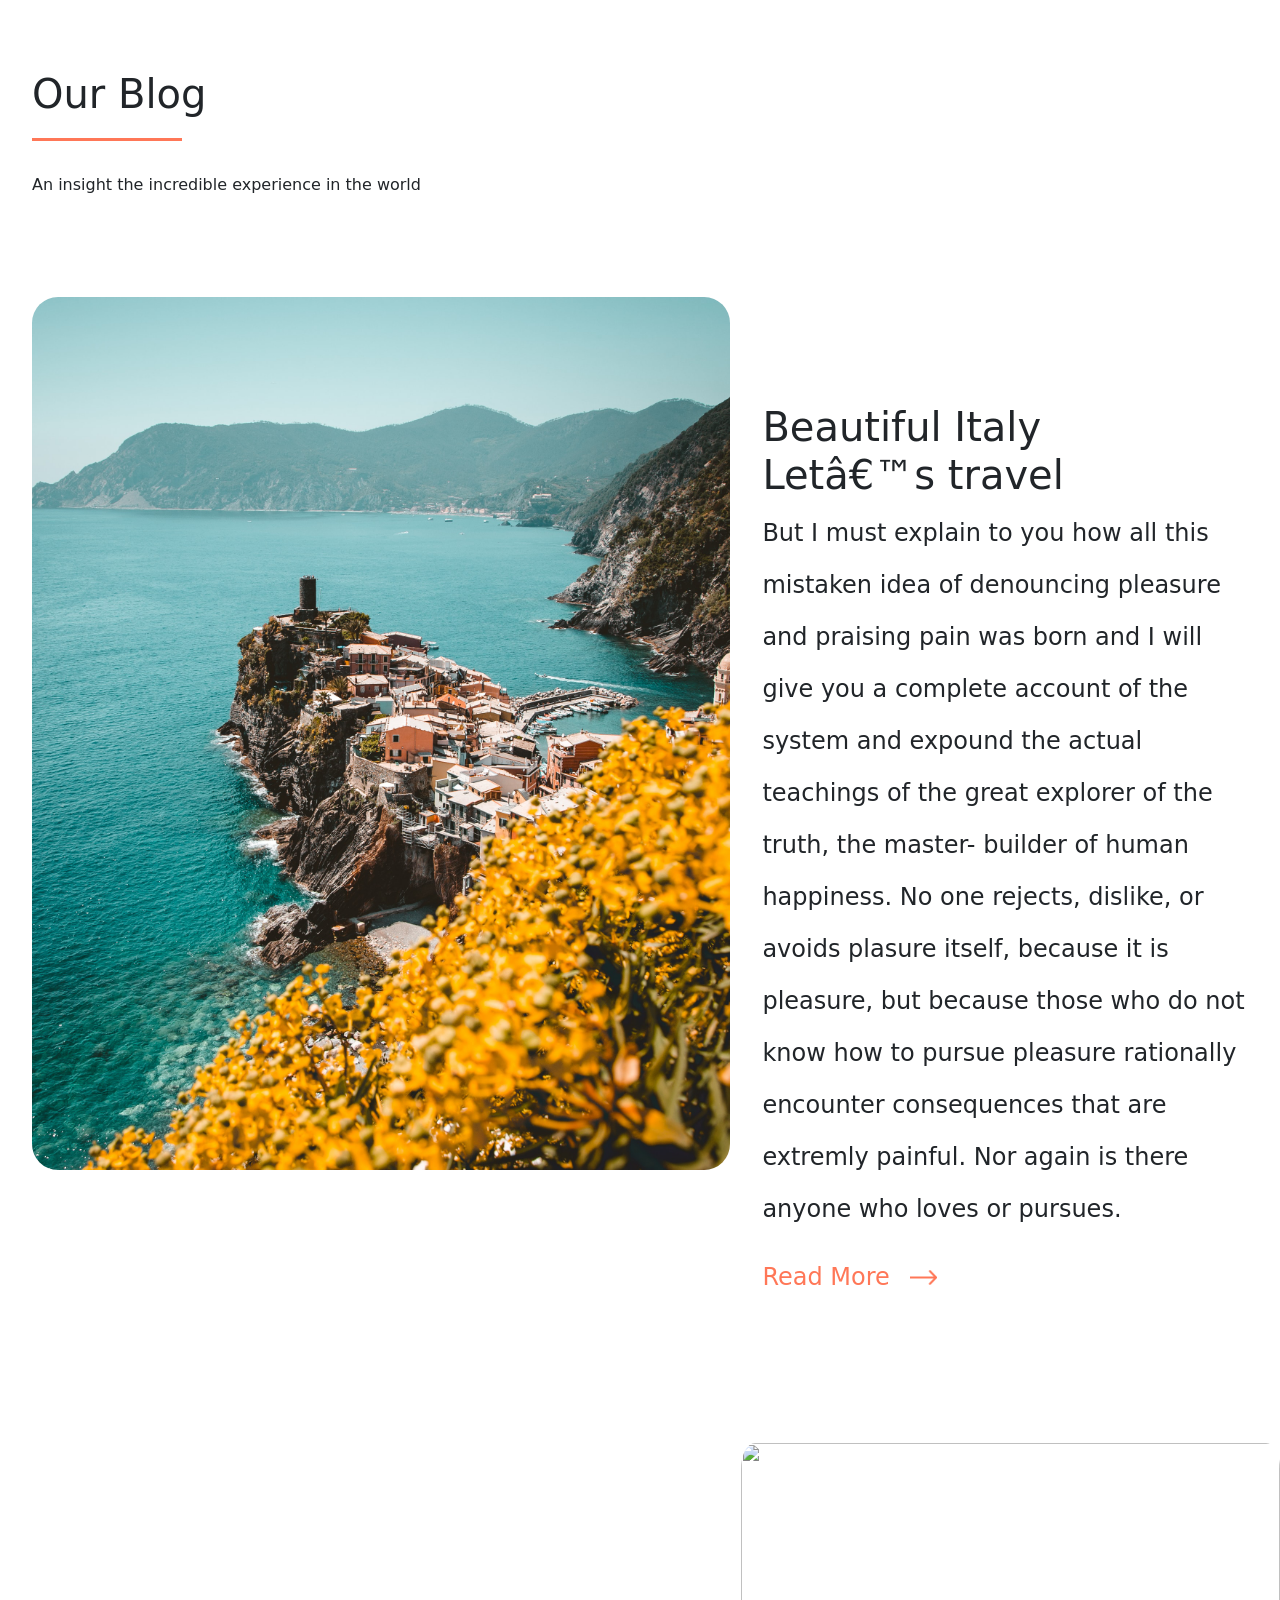
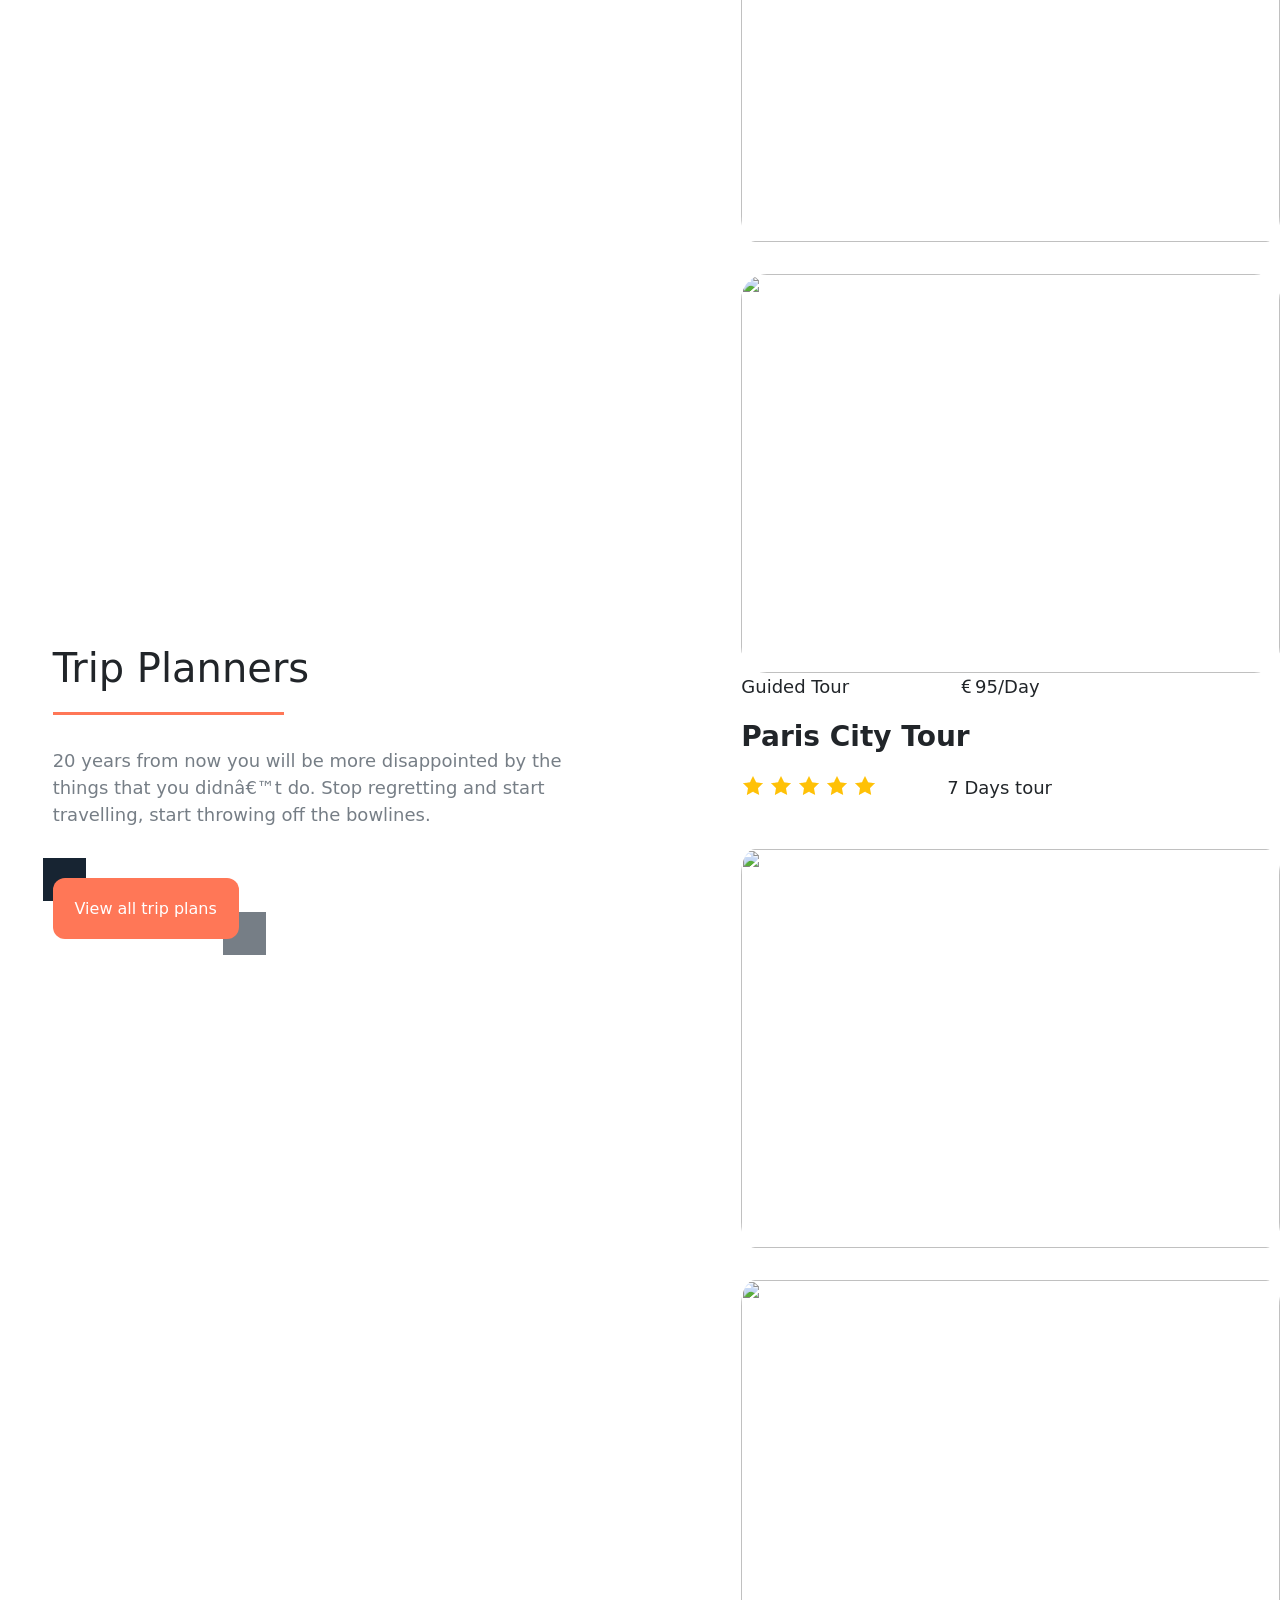
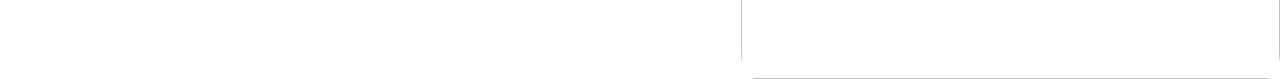
==== commit 40a8de05: "i almost completed 5section" ====
--- a/index.html
+++ b/index.html
@@ -172,9 +172,9 @@
             <div class="arrow"><img src="./images/rightArrow.png" alt=""></div>
         </div>
     </section>
-    <!-- <section class="section3 container">
+    <section class="section3 container">
         <div class="section3-header">
-            <div class="arrows">
+            <div class="arrows d-none d-md-flex">
                 <div class="arrow"><img src="./images/leftArrow.png" alt=""></div>
                 <div class="arrow"><img src="./images/rightArrow.png" alt=""></div>
             </div>
@@ -267,7 +267,7 @@
             </div>
         </div>
     </section>
-    <section class="section5">
+     <section class="section5">
         <div class="ourBlog container">
             <h1>Trip Planners</h1>
             <div class="line w-231"></div>
@@ -279,13 +279,13 @@
                 <div class="smallButtons gray top34 left170 "></div>
             </div>
         </div>
-        <div class="images">
-            <img class="image w-300" src="./images/images1.jpg" alt="">
+        <div class="images row">
+            <img class="image w-300 col-md-12" src="./images/images1.jpg" alt="">
             <div class="guidedTour">
-                <img class="image w-300" src="./images/images2.jpg" alt="">
+                <img class="image w-300 col-md-12" src="./images/images2.jpg" alt="">
                 <div class="days gap-108">
                     <p class="tour">Guided Tour</p>
-                    <p class="money"><i class="bi bi-currency-euro"></i>99/Day</p>
+                    <p class="money"><i class="bi bi-currency-euro"></i>95/Day</p>
                 </div>
                 <p class="cityTour">Paris City Tour</p>
                 <div class="days gap-70">
@@ -293,11 +293,11 @@
                     <p class="money">7 Days tour</p>
                 </div>
             </div>
-            <img class="image w-300" src="./images/images3.jpg" alt="">
-            <img class="image w-300" src="./images/images4.jpg" alt="">
-        </div>
-    </section>
-    <section class="section6 container">
+            <img class="image w-300 col-md-12" src="./images/images3.jpg" alt="">
+            <img class="image w-300 col-md-12" src="./images/images4.jpg" alt="">
+        </div>
+    </section>
+    <!-- <section class="section6 container">
         <div class="section6-header">
             <div class="ourBlog">
                 <h1>Destination Gallery</h1>
--- a/css/desktop768.css
+++ b/css/desktop768.css
@@ -1,5 +1,4 @@
-p
-{
+p {
     margin-bottom: 0;
 }
 
@@ -45,7 +44,8 @@
     top: -140px;
 }
 
-.section2 .cardImgStyle, .section2 .card {
+.section2 .cardImgStyle,
+.section2 .card {
     max-width: 100%;
     min-width: 100%;
     width: auto;
@@ -62,14 +62,105 @@
     padding-inline: 20px;
 }
 
-.section2-header{
+.section2-header {
     padding-top: 80px;
 }
-.section2 .heading{
+
+.section2 .heading {
     font-size: 54px;
 }
 
-.popularDestinations p{
-    font-size:20px ;
+.popularDestinations p {
+    font-size: 20px;
     color: #767E86;
+}
+
+.heading {
+    font-size: 54px;
+}
+
+.specialOffer p {
+    font-size: 24px;
+    color: #767E86;
+}
+
+.section4 h1 {
+    font-size: 54px;
+}
+
+.ourBlog p {
+    font-size: 24px;
+    color: #767E86;
+}
+
+.travelImage {
+    max-width: 100%;
+    min-width: 100%;
+    width: auto;
+    max-height: 456px;
+    height: auto;
+}
+
+.travelExplain {
+    flex-direction: column;
+}
+
+.travelText {
+    font-size: 18px;
+    line-height: 42px;
+}
+
+.section3-header {
+    justify-content: flex-end;
+}
+
+.section3 .card {
+    max-width: 100%;
+    min-width: 100%;
+    width: auto;
+    max-height: 456px;
+    height: auto;
+    min-height: 286px;
+}
+
+.card-img-top{
+object-fit: cover;
+}
+
+.section5{
+    flex-direction: column;
+}
+
+.section5 .ourBlog{
+    padding: 0;
+    min-width: 0;
+    max-width:100%;
+}
+.section5 .ourBlog p{
+    max-width: 332px;
+}
+
+.section5{
+    gap: 160px;
+}
+
+.section5 .images{
+    padding-inline: 20px;
+}
+
+.tour, .money{
+    font-size: 24px;
+}
+
+.cityTour{
+    font-size: 32px;
+}
+
+.days{
+    justify-content: space-between;
+    margin-top: 20px;
+}
+
+.guidedTour .days:nth-child(2){
+    margin-top: 12px !important;
 }
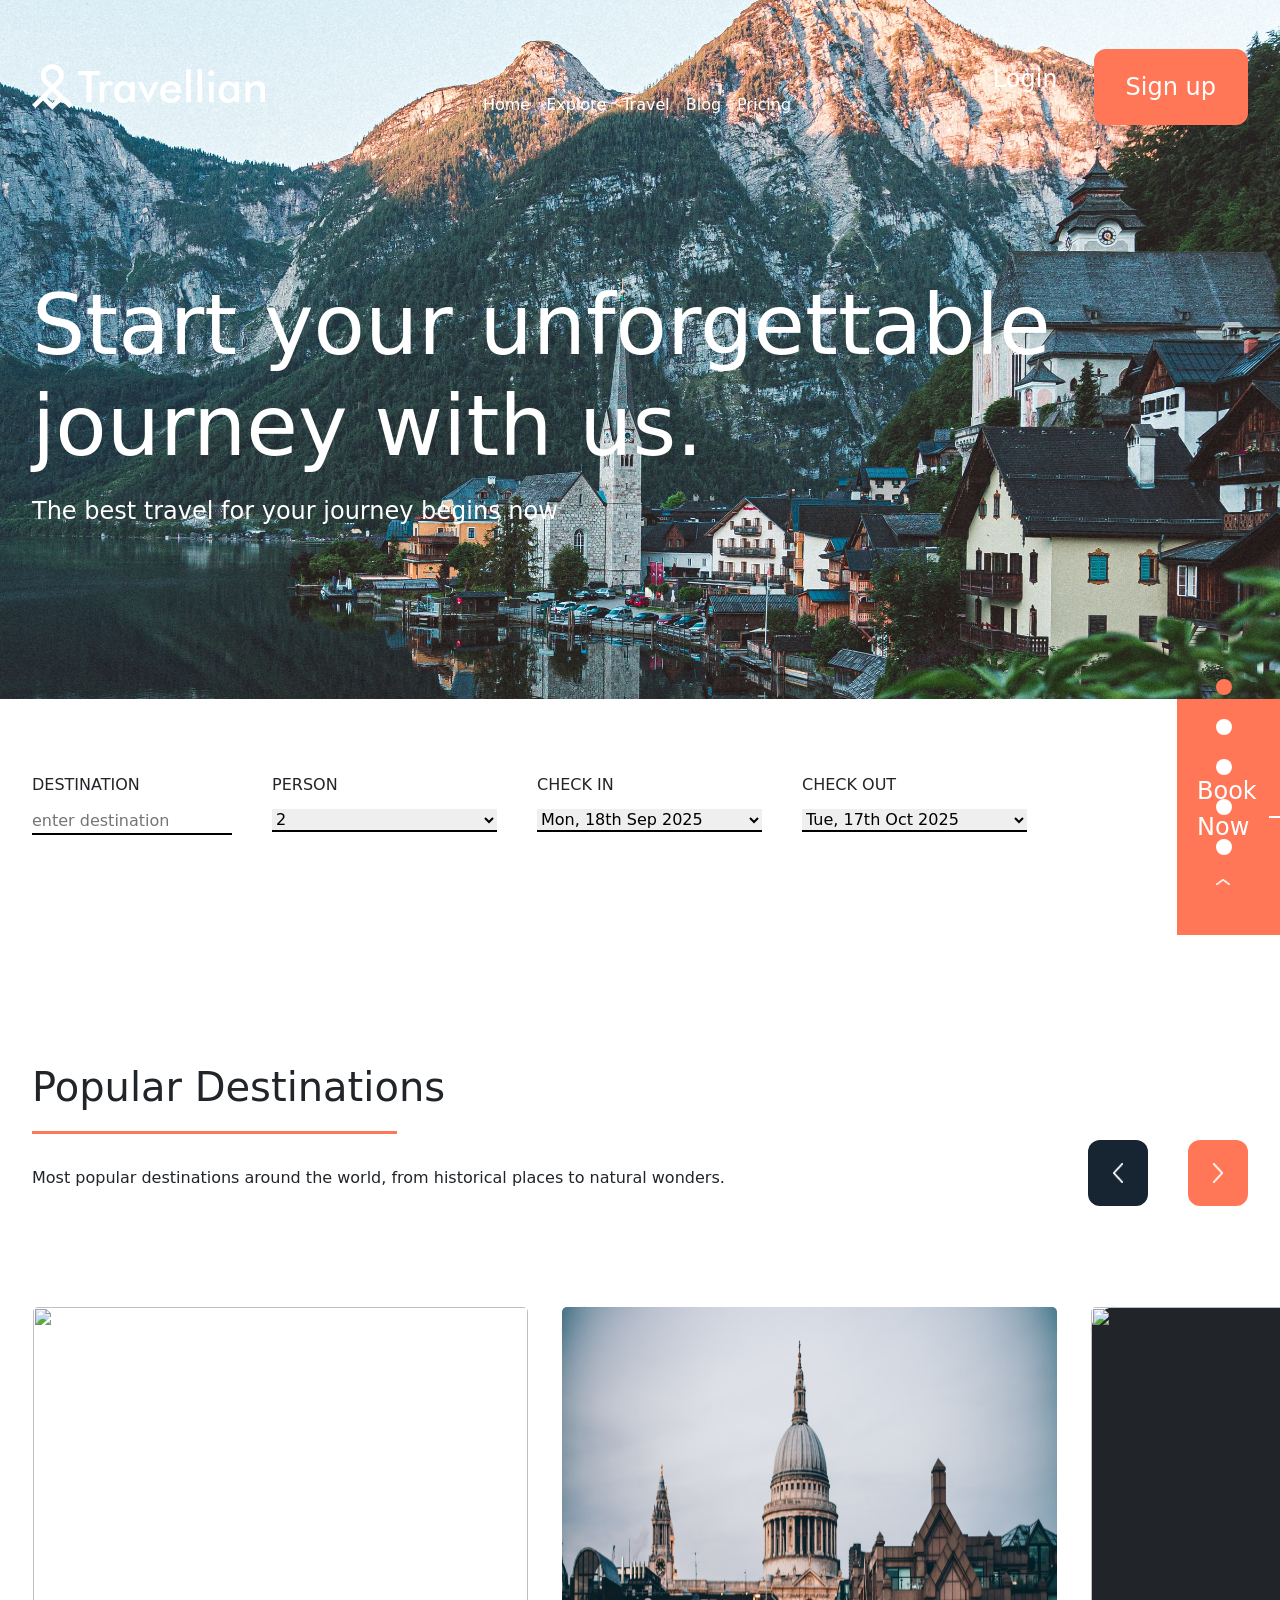
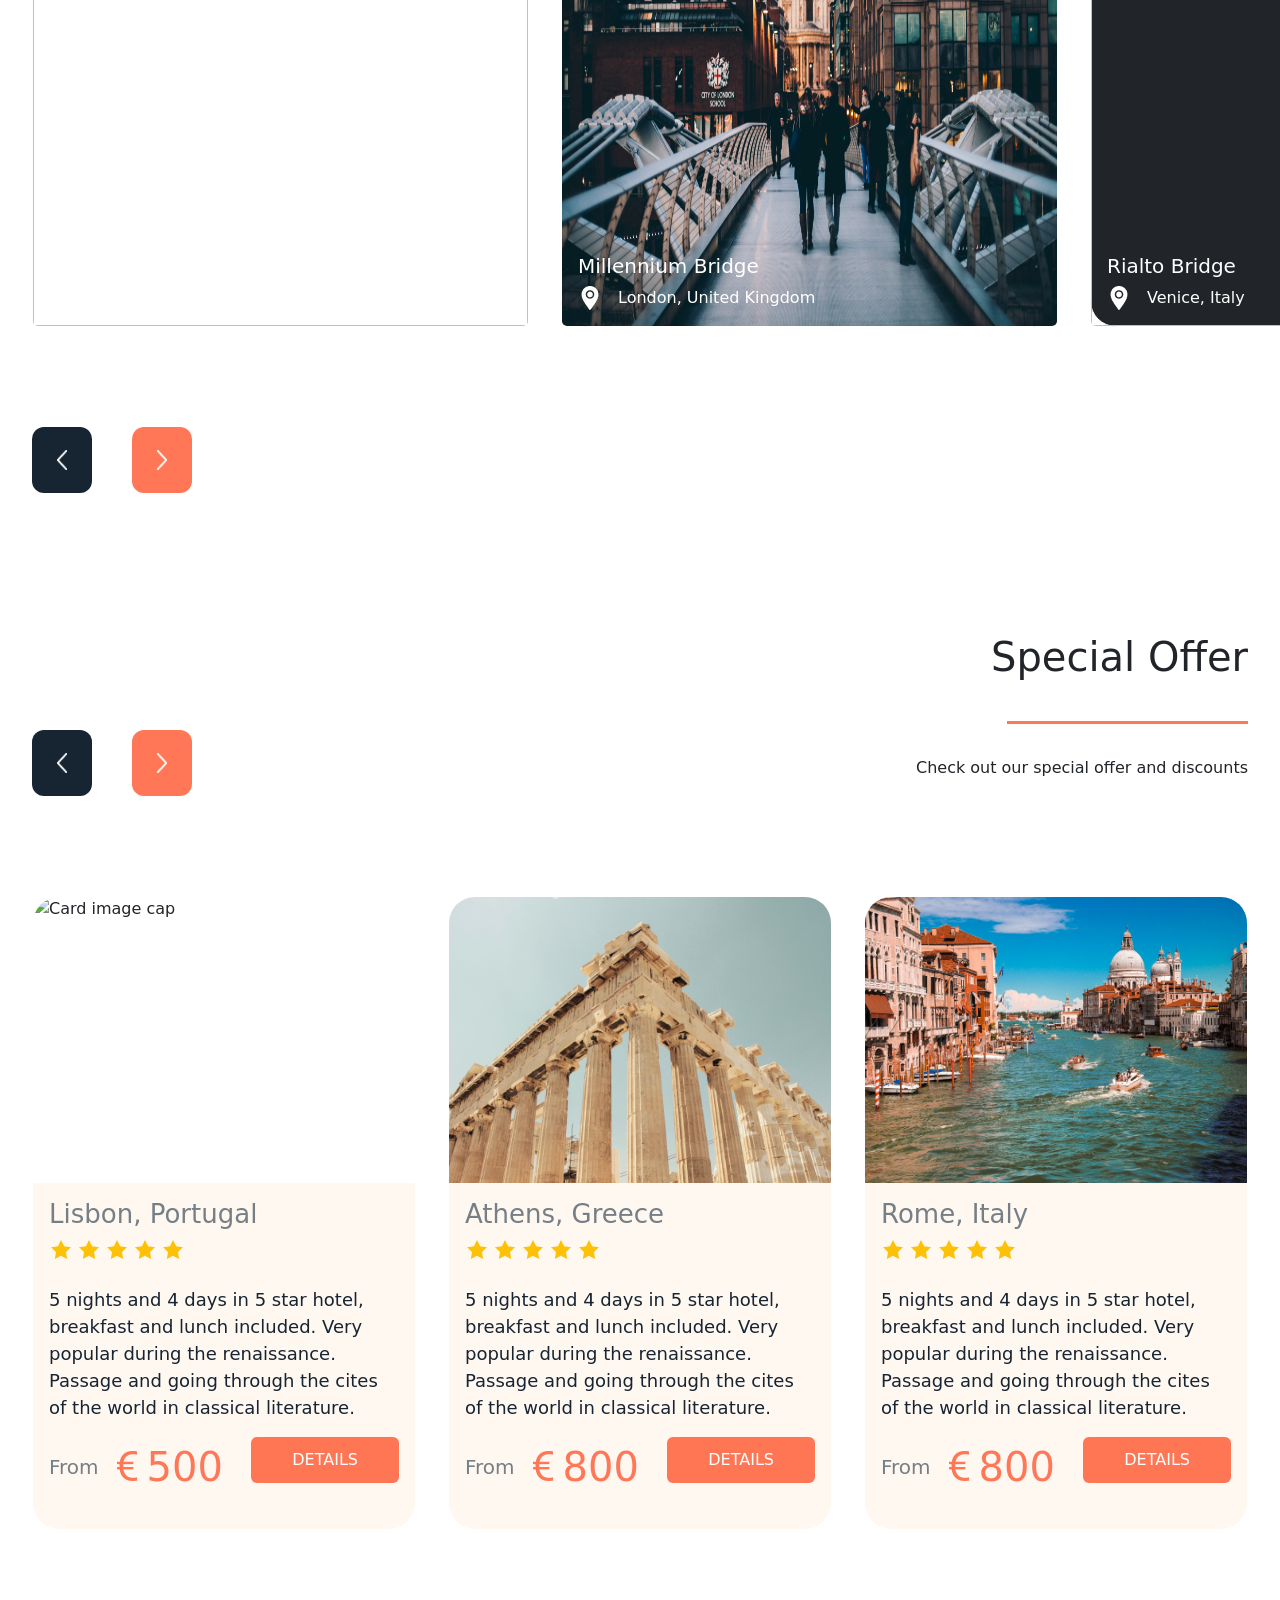
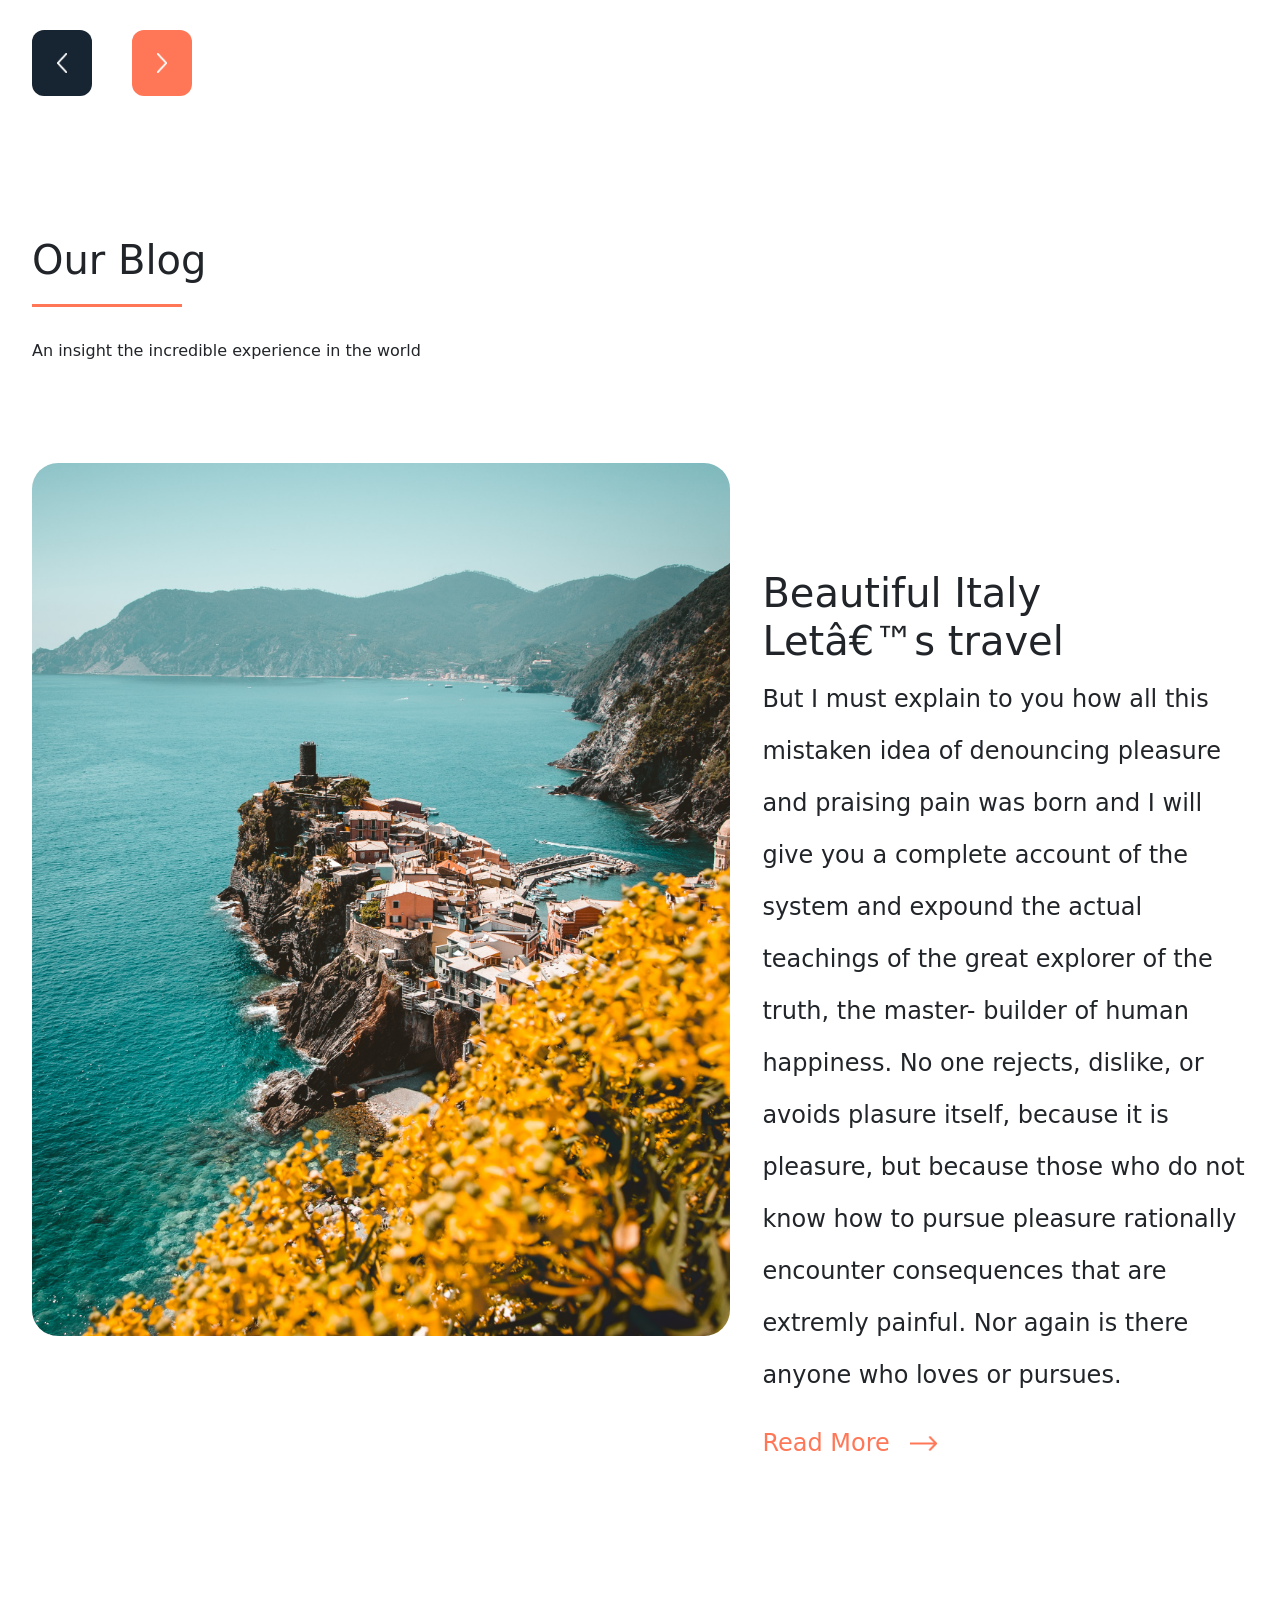
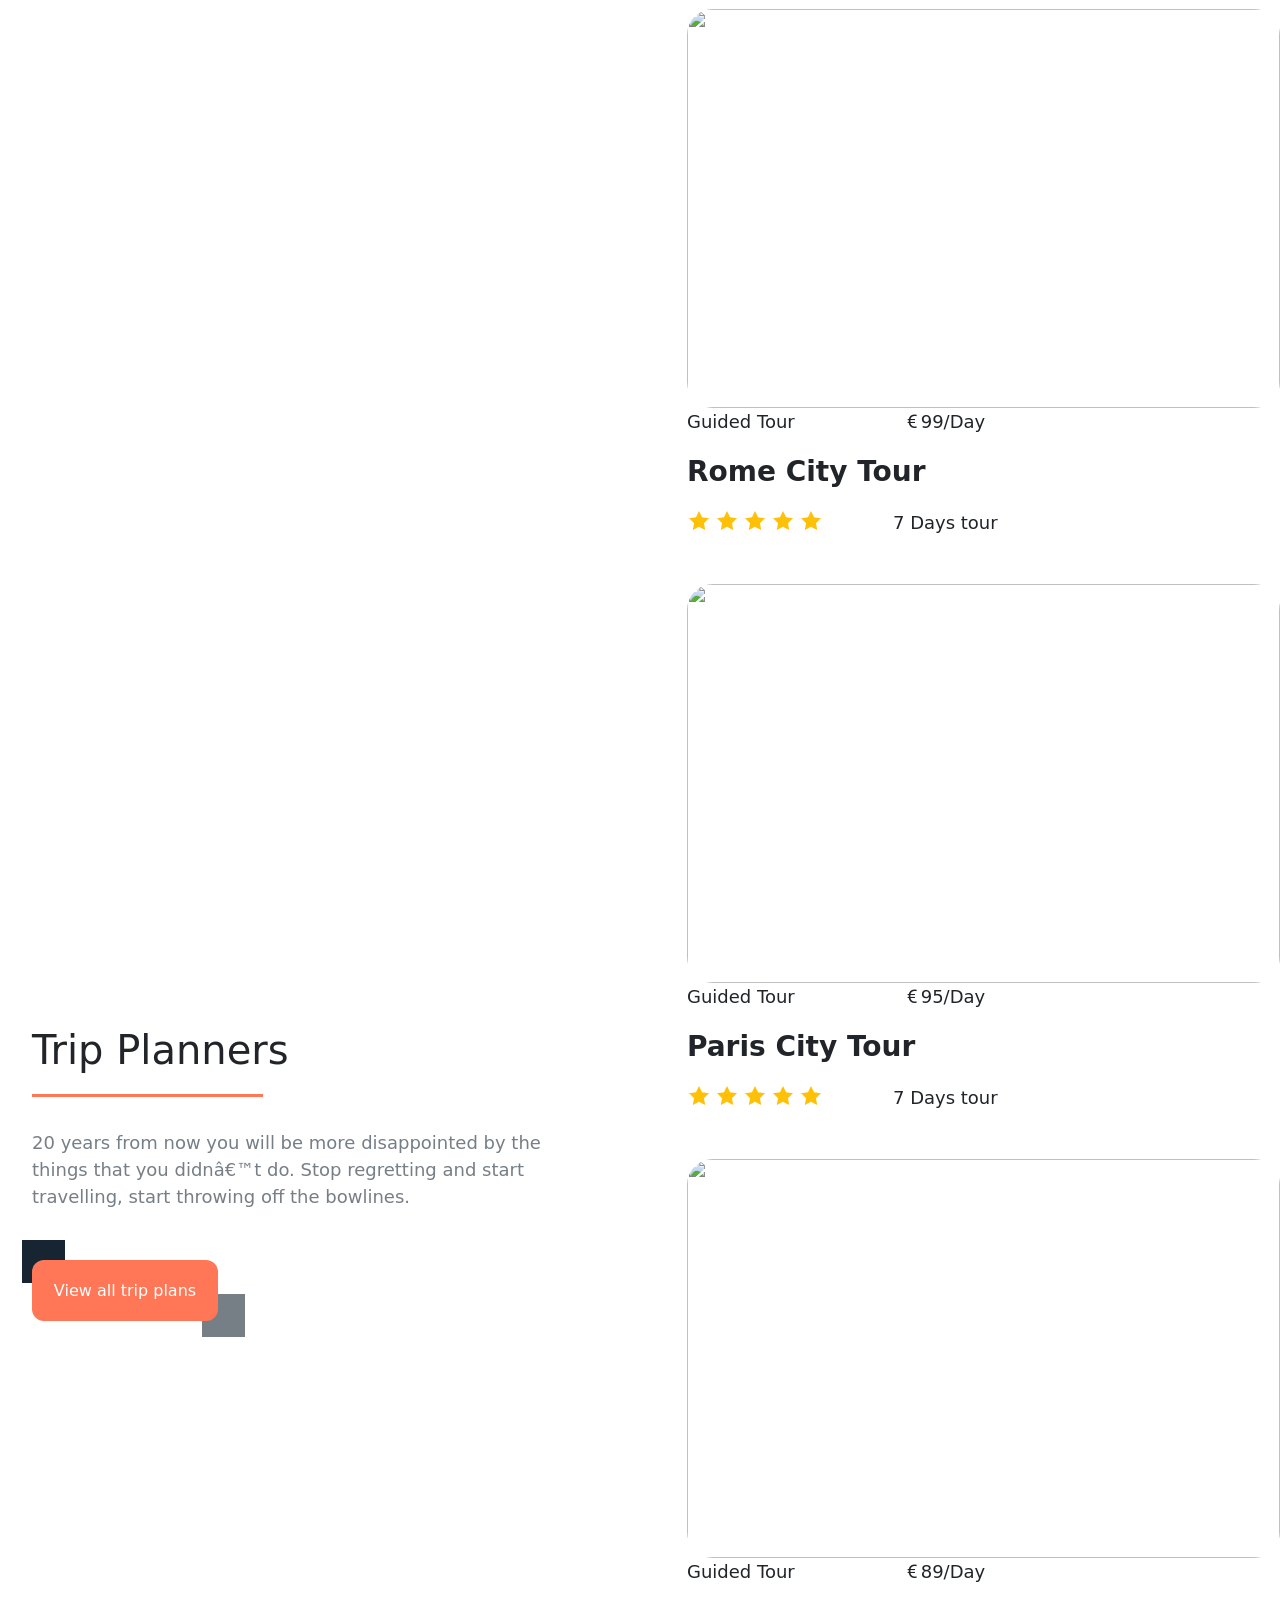
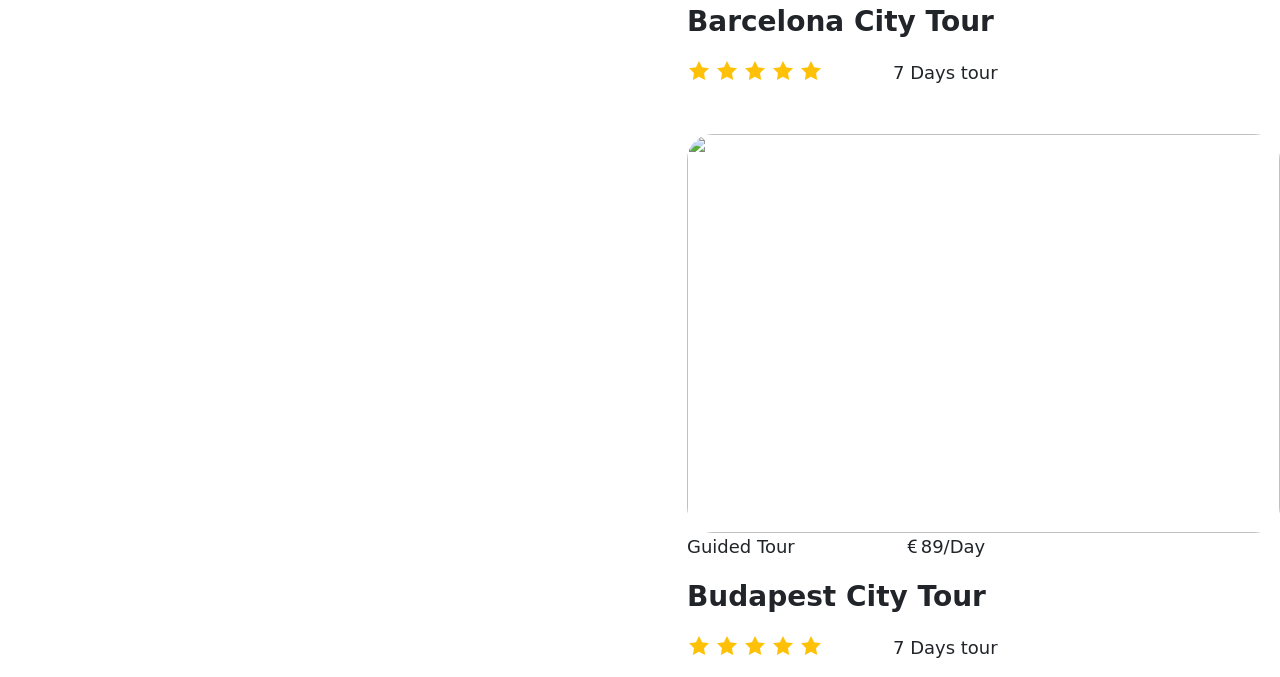
==== commit 058f5953: "added some more sections" ====
--- a/index.html
+++ b/index.html
@@ -13,6 +13,7 @@
     <link rel="stylesheet" media="screen and (min-width:1153px) and (max-width:1440px)" href="./css/desktop1440.css">
     <link rel="stylesheet" media="screen and (min-width:769px) and (max-width:1152px)" href="./css/desktop1152.css">
     <link rel="stylesheet" media="screen and (min-width:575px) and (max-width:768px)" href="./css/desktop768.css">
+    <link rel="stylesheet" media="screen and (max-width:320px)" href="./css/desktop320.css">
 </head>
 
 <body>
@@ -113,7 +114,7 @@
 
 
     </section>
- <section class="section2">
+    <section class="section2">
         <div class="section2-header container">
             <div class="popularDestinations">
                 <h1 class="heading">Popular Destinations</h1>
@@ -198,7 +199,7 @@
                             <p>From</p>
                             <p><i class="bi bi-currency-euro"></i>500</p>
                         </div>
-                        <button class="btn btn-orange">DETAILS</button>
+                        <button class="btn btn-orange br-12">DETAILS</button>
                     </div>
                 </div>
 
@@ -216,7 +217,7 @@
                             <p>From</p>
                             <p><i class="bi bi-currency-euro"></i>800</p>
                         </div>
-                        <button class="btn btn-orange">DETAILS</button>
+                        <button class="btn btn-orange br-12">DETAILS</button>
                     </div>
                 </div>
             </div>
@@ -233,10 +234,14 @@
                             <p>From</p>
                             <p><i class="bi bi-currency-euro"></i>800</p>
                         </div>
-                        <button class="btn btn-orange">DETAILS</button>
-                    </div>
-                </div>
-            </div>
+                        <button class="btn btn-orange br-12">DETAILS</button>
+                    </div>
+                </div>
+            </div>
+        </div>
+        <div class="arrows d-none d-md-flex">
+            <div class="arrow"><img src="./images/leftArrow.png" alt=""></div>
+            <div class="arrow"><img src="./images/rightArrow.png" alt=""></div>
         </div>
     </section>
     <section class="section4 container">
@@ -267,7 +272,7 @@
             </div>
         </div>
     </section>
-     <section class="section5">
+    <section class="section5">
         <div class="ourBlog container">
             <h1>Trip Planners</h1>
             <div class="line w-231"></div>
@@ -280,7 +285,18 @@
             </div>
         </div>
         <div class="images row">
-            <img class="image w-300 col-md-12" src="./images/images1.jpg" alt="">
+            <div class="guidedTour">
+                <img class="image w-300 col-md-12" src="./images/images1.jpg" alt="">
+                <div class="days gap-108">
+                    <p class="tour">Guided Tour</p>
+                    <p class="money"><i class="bi bi-currency-euro"></i>99/Day</p>
+                </div>
+                <p class="cityTour">Rome City Tour</p>
+                <div class="days gap-70">
+                    <img src="./images/Rating.png" alt="">
+                    <p class="money">7 Days tour</p>
+                </div>
+            </div>
             <div class="guidedTour">
                 <img class="image w-300 col-md-12" src="./images/images2.jpg" alt="">
                 <div class="days gap-108">
@@ -293,8 +309,30 @@
                     <p class="money">7 Days tour</p>
                 </div>
             </div>
-            <img class="image w-300 col-md-12" src="./images/images3.jpg" alt="">
-            <img class="image w-300 col-md-12" src="./images/images4.jpg" alt="">
+            <div class="guidedTour">
+                <img class="image w-300 col-md-12" src="./images/images3.jpg" alt="">
+                <div class="days gap-108">
+                    <p class="tour">Guided Tour</p>
+                    <p class="money"><i class="bi bi-currency-euro"></i>89/Day</p>
+                </div>
+                <p class="cityTour">Barcelona City Tour</p>
+                <div class="days gap-70">
+                    <img src="./images/Rating.png" alt="">
+                    <p class="money">7 Days tour</p>
+                </div>
+            </div>
+            <div class="guidedTour">
+                <img class="image w-300 col-md-12" src="./images/images4.jpg" alt="">
+                <div class="days gap-108">
+                    <p class="tour">Guided Tour</p>
+                    <p class="money"><i class="bi bi-currency-euro"></i>89/Day</p>
+                </div>
+                <p class="cityTour">Budapest City Tour</p>
+                <div class="days gap-70">
+                    <img src="./images/Rating.png" alt="">
+                    <p class="money">7 Days tour</p>
+                </div>
+            </div>
         </div>
     </section>
     <!-- <section class="section6 container">
@@ -304,7 +342,7 @@
                 <div class="line w-283"></div>
                 <p>Our photo gallery on trip</p>
             </div>
-            <div class="arrows">
+            <div class="arrows d-none d-md-flex">
                 <div class="arrow"><img src="./images/leftArrow.png" alt=""></div>
                 <div class="arrow"><img src="./images/rightArrow.png" alt=""></div>
             </div>
@@ -314,6 +352,10 @@
             <img class="image" src="./images/2image.jpg" alt="">
             <img class="image" src="./images/3image.jpg" alt="">
             <img class="image" src="./images/4image.jpg" alt="">
+        </div>
+        <div class="arrows">
+            <div class="arrow"><img src="./images/leftArrow.png" alt=""></div>
+            <div class="arrow"><img src="./images/rightArrow.png" alt=""></div>
         </div>
     </section>
     <section class="section7">
@@ -383,7 +425,7 @@
                 </div>
             </div>
         </div>
-        <div class="section8-body">
+         <div class="section8-body">
             <div class="menus container">
                 <div class="title">
                     <div class="logo"><img src="./images/logo.png" alt="">
@@ -422,7 +464,7 @@
                     </div>
                 </div>
             </div>
-        </div>
+        </div> 
     </section> -->
 
     <script src="https://cdn.jsdelivr.net/npm/bootstrap@5.3.8/dist/js/bootstrap.min.js"
--- a/css/style.css
+++ b/css/style.css
@@ -728,4 +728,5 @@
 
 .section6 .images {
     overflow-x: visible;
-}
+    display: flex;
+}
--- a/css/desktop768.css
+++ b/css/desktop768.css
@@ -118,7 +118,6 @@
     max-width: 100%;
     min-width: 100%;
     width: auto;
-    max-height: 456px;
     height: auto;
     min-height: 286px;
 }
@@ -142,6 +141,7 @@
 
 .section5{
     gap: 160px;
+    padding-bottom: 0;
 }
 
 .section5 .images{
@@ -163,4 +163,86 @@
 
 .guidedTour .days:nth-child(2){
     margin-top: 12px !important;
+}
+
+.section6 .images{
+    flex-direction: column;
+}
+
+.section6 .images .image{
+    width: 100%;
+    max-height: 351px;
+    object-fit: cover;
+}
+
+.section6 .images .image:nth-child(2){
+    margin-bottom: 0;
+}
+
+.section6 .arrows:last-child{
+    justify-content: center;
+}
+
+.section5 .w-300{
+    width: 100%;
+}
+
+.section6{
+    padding-top: 100px;
+}
+
+.cardsContainer{
+    padding-left: 32px;
+}
+
+.section7 .container{
+    padding-left: 32px !important;
+}
+
+.section7 .arrows{
+    justify-content: center;
+}
+
+.section3 .cards{
+    overflow-x: scroll;
+}
+
+.section3 .pricing{
+    margin-top: 24px;
+}
+
+.br-12{
+    border-radius: 12px !important;
+}
+
+.btn-orange{
+    font-size: 20px !important;
+}
+
+.newsletter{
+    min-width: 0;
+    width: 732px;
+    flex-direction: column;
+    gap: 60px;
+    padding: 40px;
+    justify-content: flex-start;
+    align-items: flex-start;
+}
+
+.newsletter h1{
+    font-size: 54px;
+    font-weight: 400;
+}
+
+.emailSubscribe{
+    width: 100%;
+    justify-content: center;
+}
+
+.enter{
+    min-width: 457px;
+}
+
+.section8{
+padding-inline: 18px;
 }
--- a/css/desktop320.css
+++ b/css/desktop320.css
@@ -0,0 +1,224 @@
+.container {
+    padding-inline: 16px !important;
+    max-width: 100%;
+}
+
+.section1 .container {
+    padding-inline: 0 !important;
+}
+
+.section1 {
+    padding-inline: 16px;
+    height: fit-content;
+    background-position: 50% -70%;
+}
+
+.section1 h1 {
+    font-size: 40px;
+    margin-top: 100px;
+}
+
+.section1 p {
+    font-size: 18px;
+}
+
+.bookingContainer {
+    padding-inline: 20px;
+    flex-direction: column;
+    width: 100%;
+    padding-top: 20px;
+    padding-bottom: 80px;
+    border-top-right-radius: 16px;
+    border-top-left-radius: 16px;
+}
+
+.booking {
+    flex-direction: column;
+}
+
+.booking .bookNow {
+    padding-inline: 20px;
+    padding: 40px 20px;
+    height: 128px;
+    width: 100%;
+    max-width: 100%;
+    border-top-right-radius: 0;
+    border-top-left-radius: 0;
+    border-bottom-right-radius: 16px;
+    border-bottom-left-radius: 16px;
+    justify-content: space-between;
+}
+
+.section1 .inputGroup input,
+.section1 .inputGroup select {
+    max-width: 248px;
+    width: auto;
+}
+
+.bookNow p {
+    font-size: 36px;
+}
+
+.bookNow p br,
+.circles {
+    display: none;
+}
+
+
+.navbar-brand img {
+    max-width: 109px;
+}
+
+.logo>img:first-child {
+    max-width: 24px;
+}
+
+.section2 .heading {
+    font-size: 40px;
+}
+
+.section2 .line {
+    max-width: 227px;
+    width: auto;
+}
+
+.section2 p {
+    font-size: 18px;
+    color: #767E86;
+}
+
+.section2 .imageContainer {
+    padding-inline: 16px;
+
+}
+
+.section2 .imageContainer .card {
+    max-width: 288px;
+    width: auto;
+    max-height: 320px;
+    height: auto;
+}
+
+.section2 .cardImgStyle {
+    border-radius: 16px !important;
+}
+
+.section2 .card-text:last-child {
+    color: #ffff;
+}
+
+.section2 .location img {
+    width: 17px;
+    height: 24px;
+}
+
+.section2 {
+    gap: 20px;
+}
+
+.section2 .card-title {
+    font-size: 24px;
+    font-weight: 500;
+}
+
+.section2 .arrows:last-child {
+    justify-content: center;
+}
+
+.section3 .heading {
+    max-width: 288px;
+    width: 100%;
+    font-size: 40px;
+}
+
+.section3 .specialOffer {
+    align-items: flex-start;
+}
+
+.section3 .specialOffer p {
+    font-size: 18px;
+    color: #767E86;
+}
+
+.section3 .cards .card {
+    max-width: 100%;
+    width: auto !important;
+    height: auto;
+    min-width: 100%;
+}
+
+.section3 .card-body .card-title {
+    font-size: 28px !important;
+}
+
+.section3 .card-body {
+    max-height: 389px;
+    height: 100% !important;
+}
+
+.card-body .card-text {
+    font-size: 16px !important;
+}
+
+
+.section3 .cards {
+    overflow-x: scroll;
+}
+
+.section3 .pricing {
+    flex-direction: column;
+}
+
+.section3 .card .btn {
+    max-width: fit-content !important;
+    border-radius: 12px !important;
+    font-size: 20px !important;
+}
+
+.section3 .dis-flex {
+    display: flex !important;
+    justify-content: center;
+}
+
+.section4 .ourBlog h1 {
+    font-size: 40px;
+}
+
+.section4 .ourBlog p {
+    font-size: 18px;
+    color: #767E86;
+}
+
+.section4 .travelImage {
+    max-width: 288px;
+    width: 100%;
+    max-height: 314px;
+    height: 100%;
+}
+
+.section4 .travelbody h1 {
+    font-size: 40px;
+}
+
+.section4 .travelText {
+    font-size: 18px;
+    line-height: 42px;
+}
+
+.section4 .travelExplain {
+    flex-direction: column;
+}
+
+.section4 .travelbody {
+    margin-left: 0;
+    margin-top: 32px;
+}
+
+.section5 {
+    flex-direction: column;
+}
+
+.section5 .images {
+    padding-inline: 20px !important;
+    margin-top: 80px;
+}
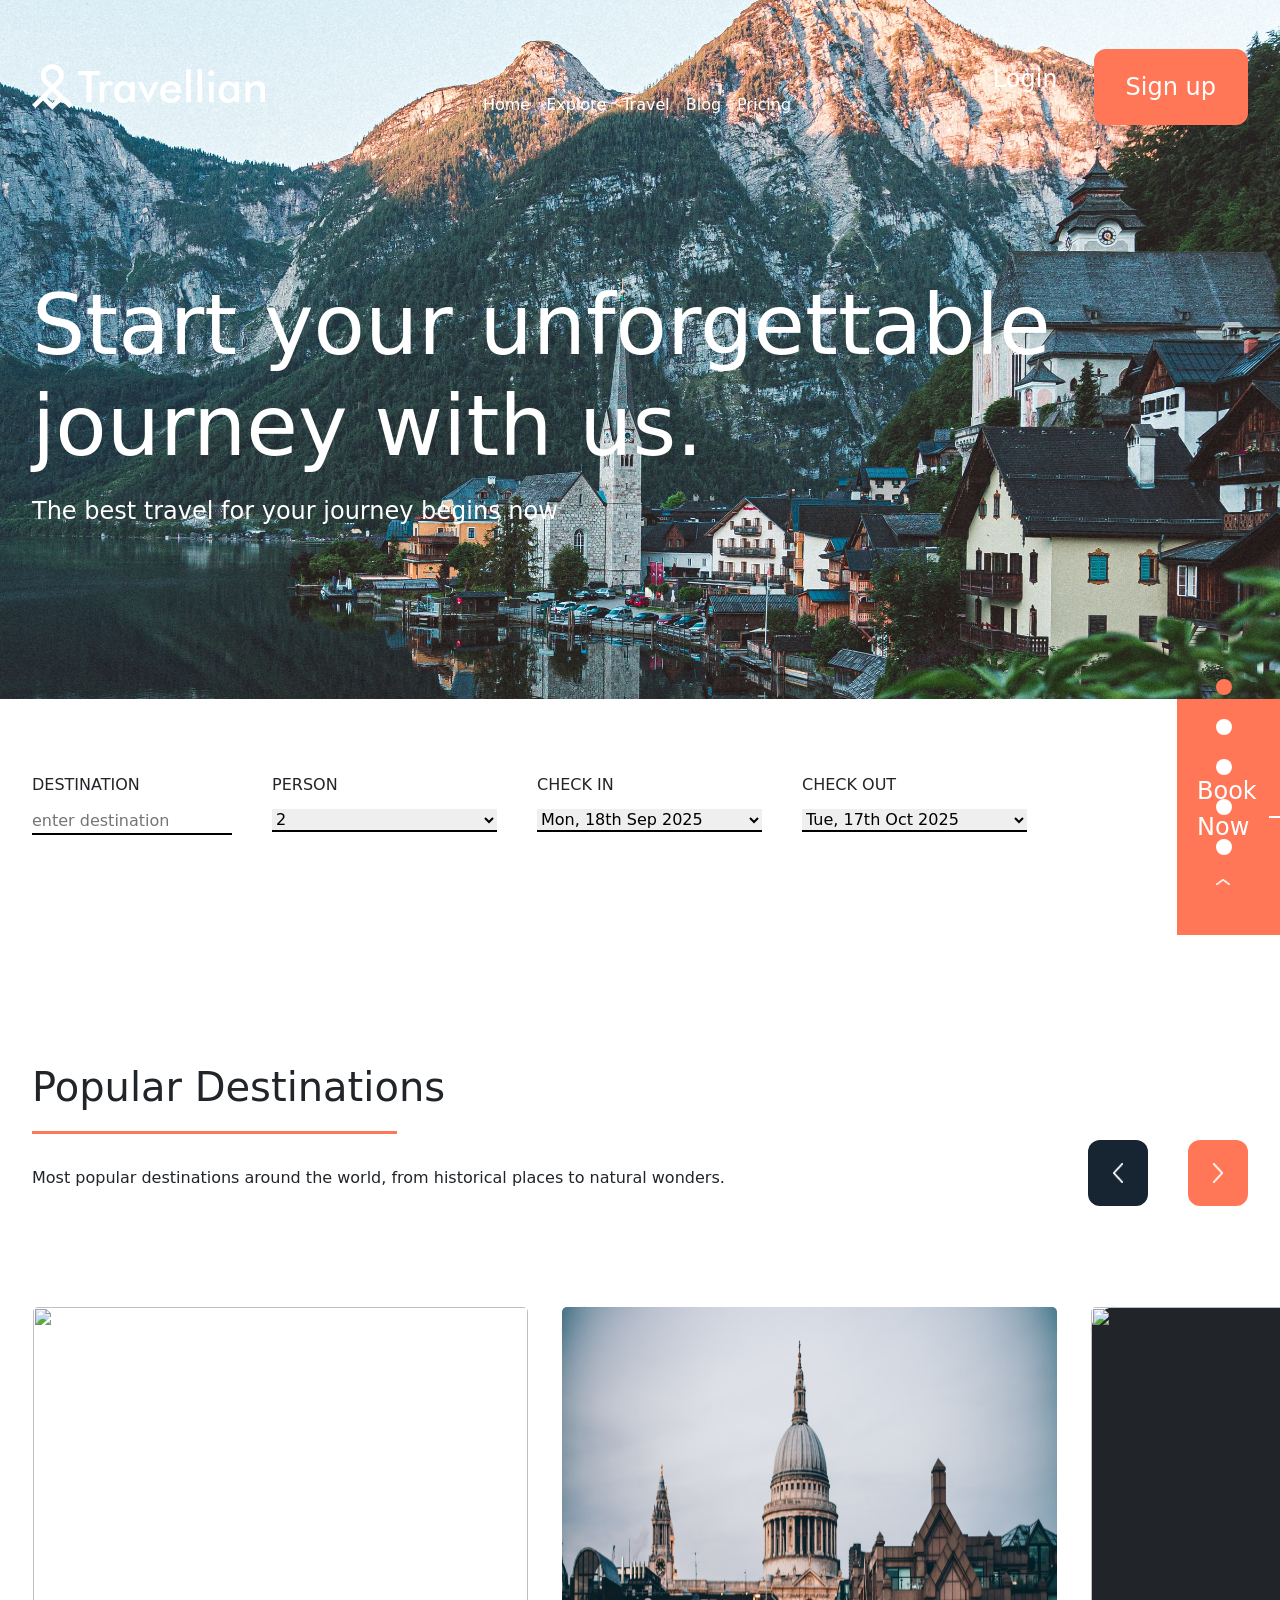
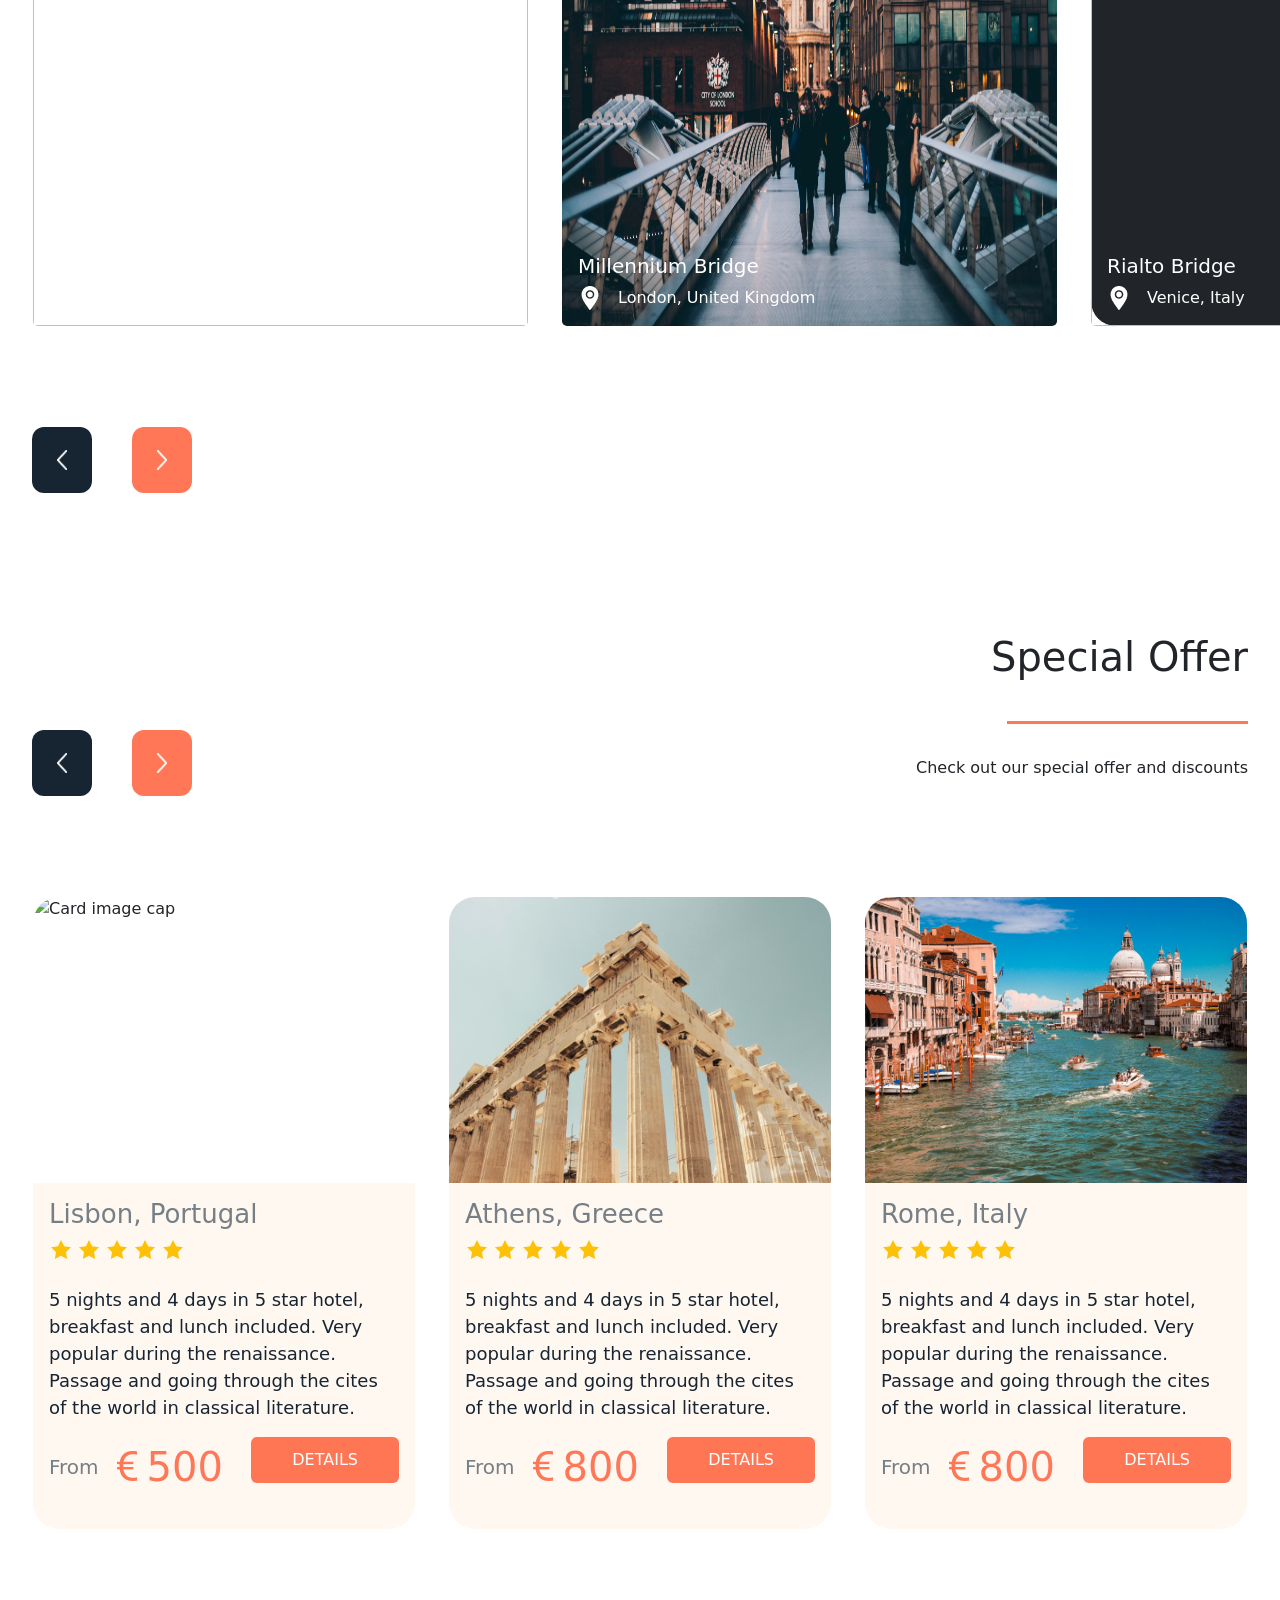
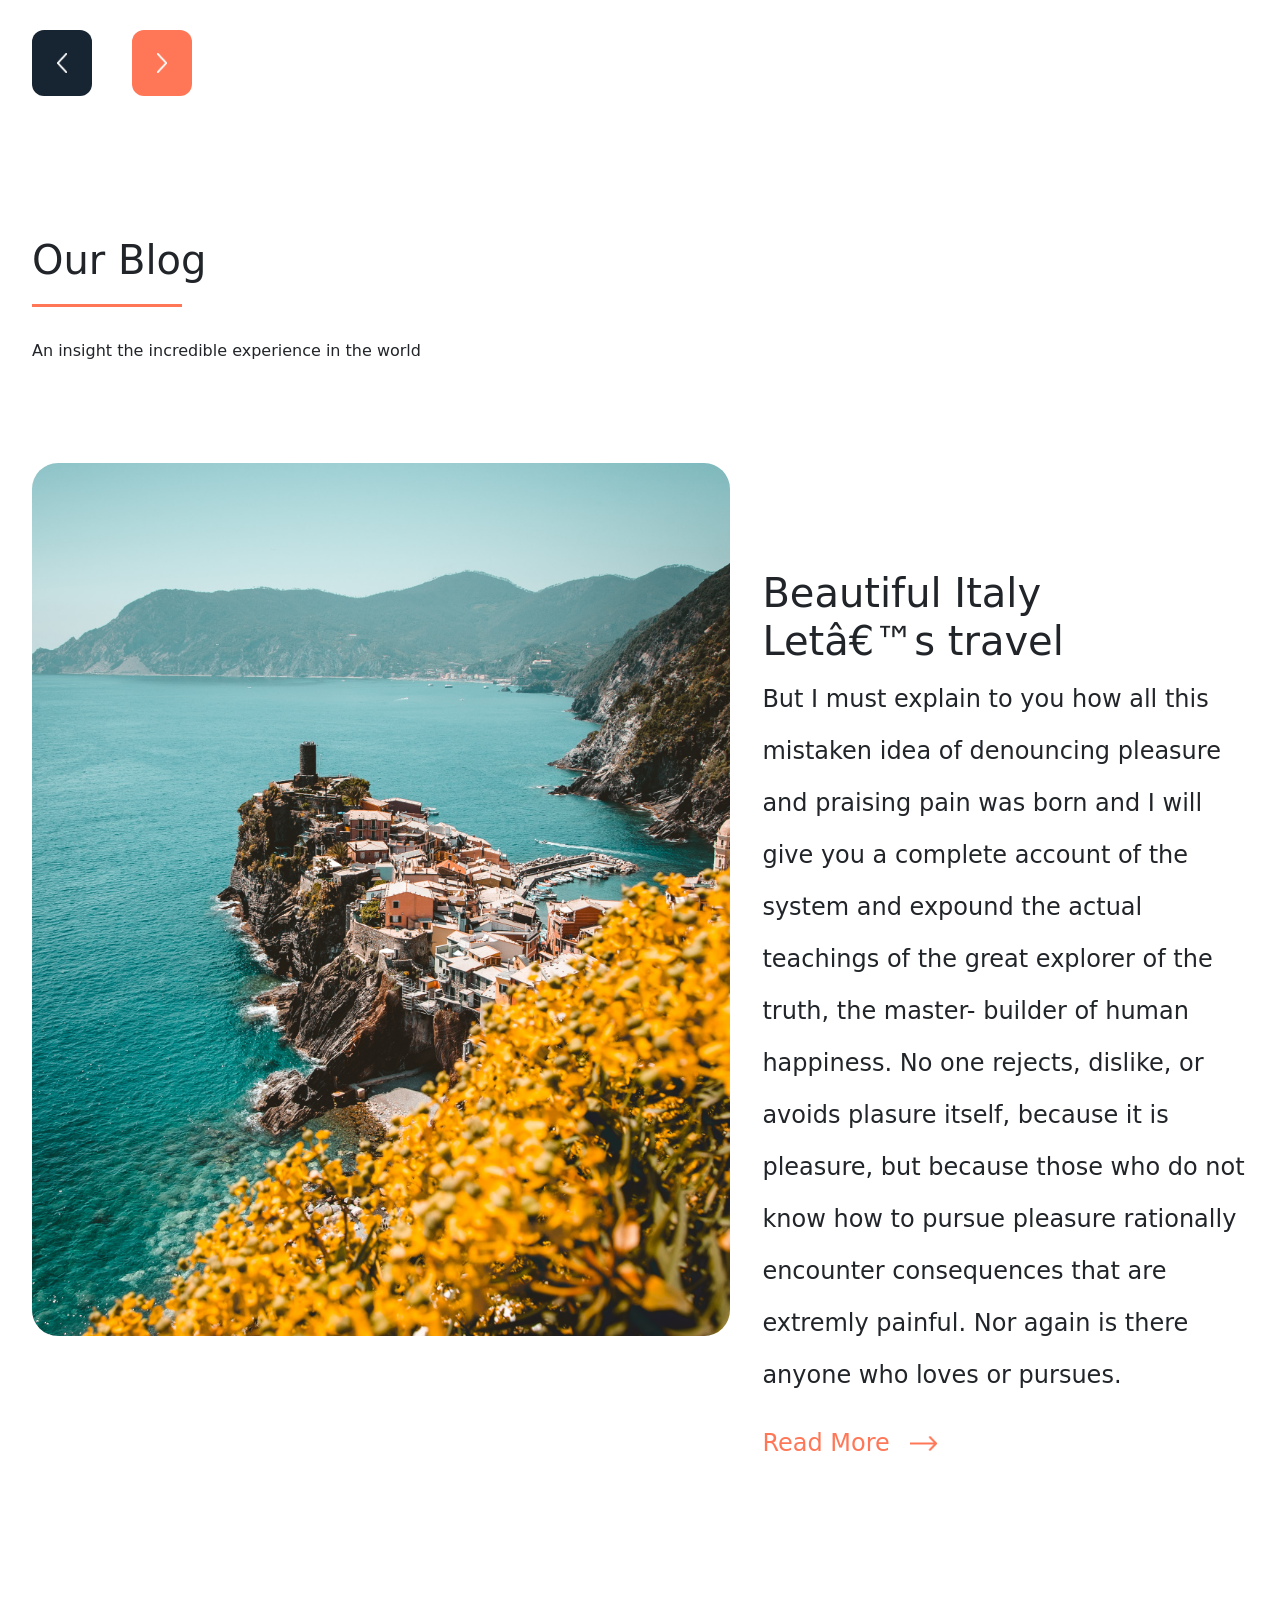
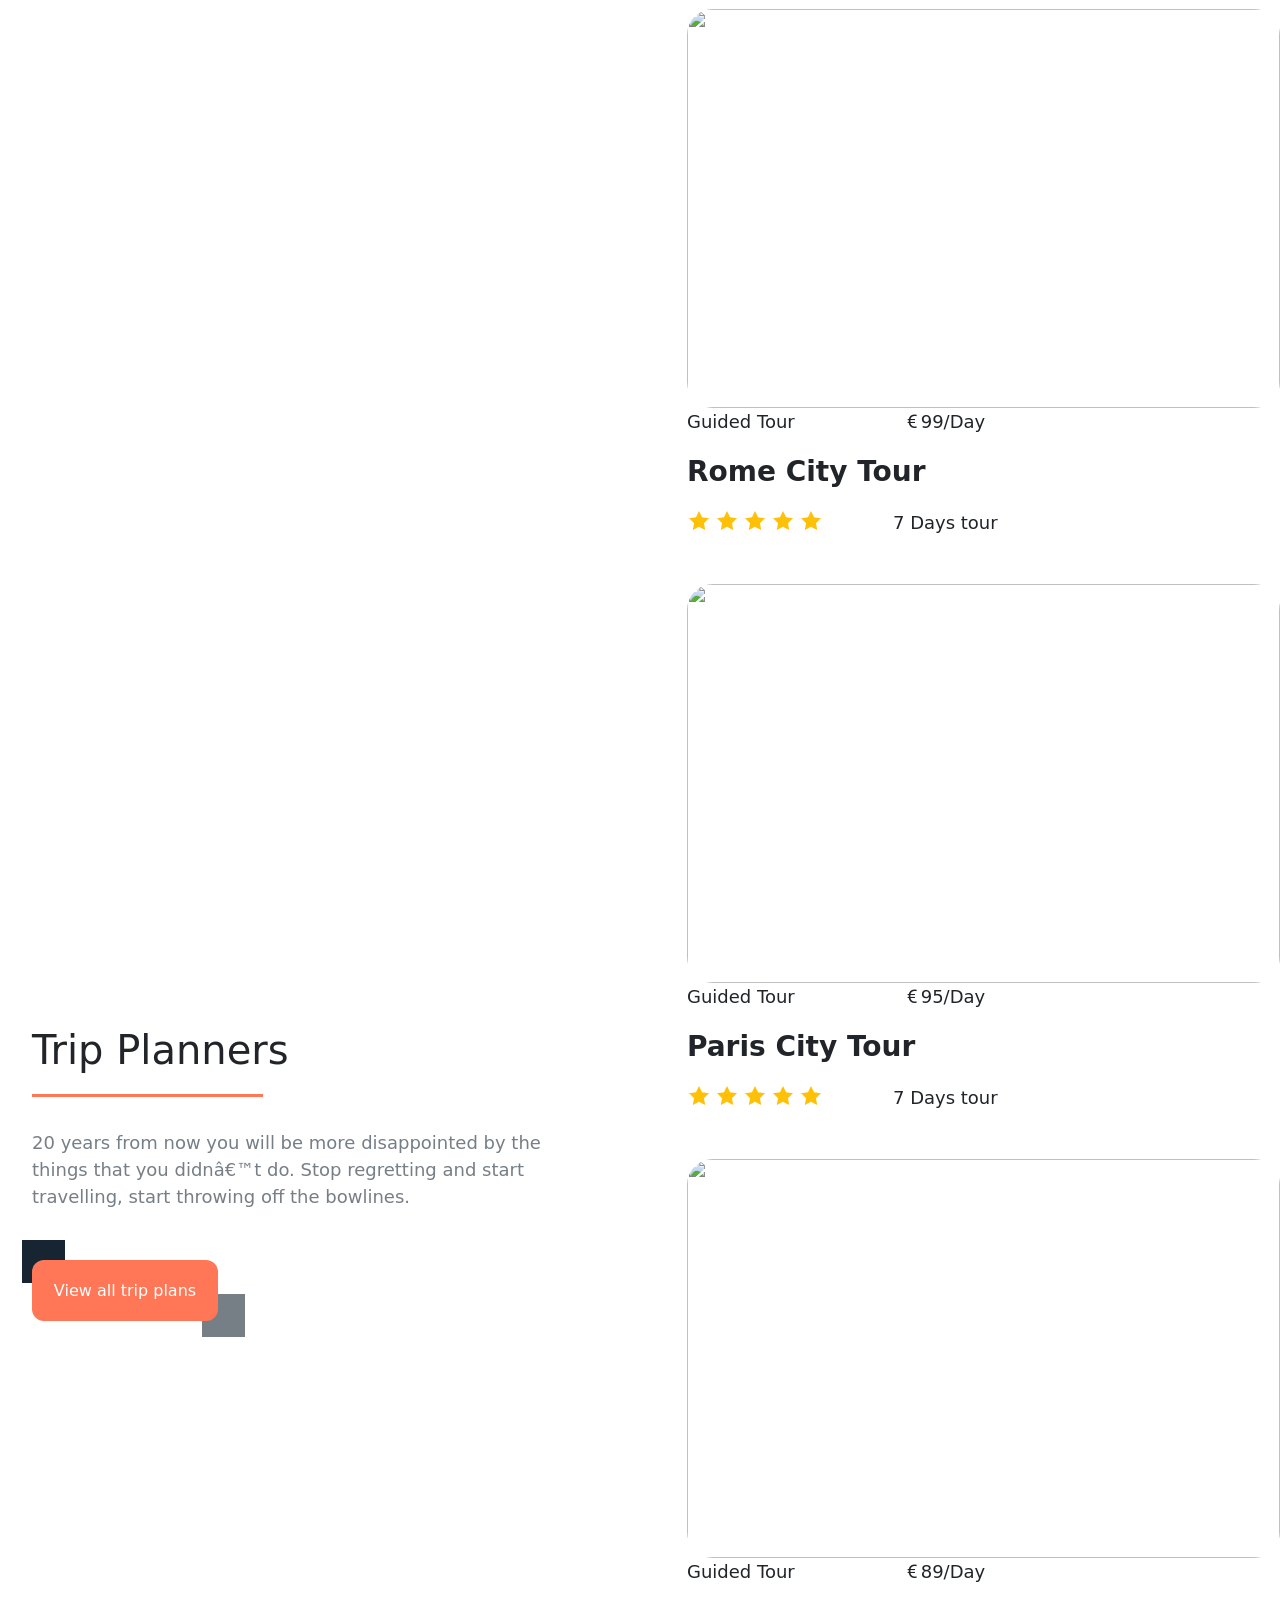
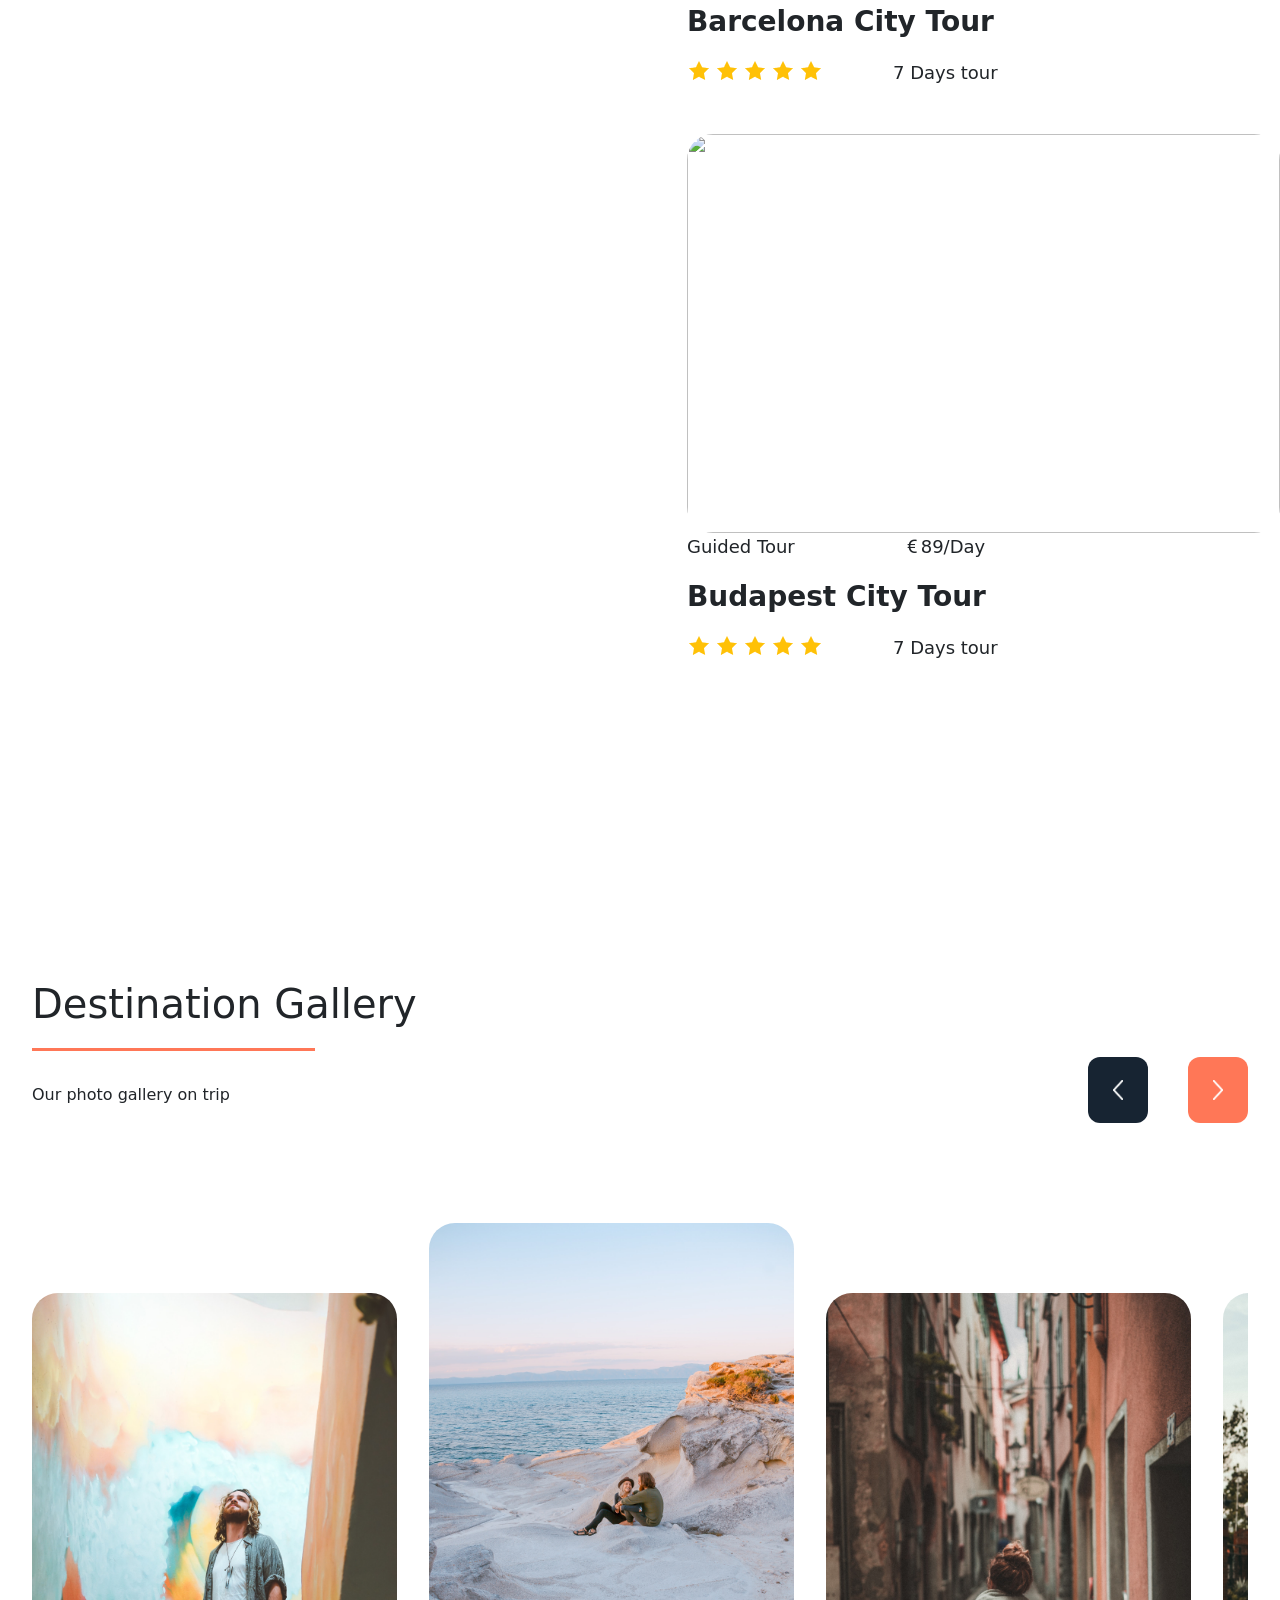
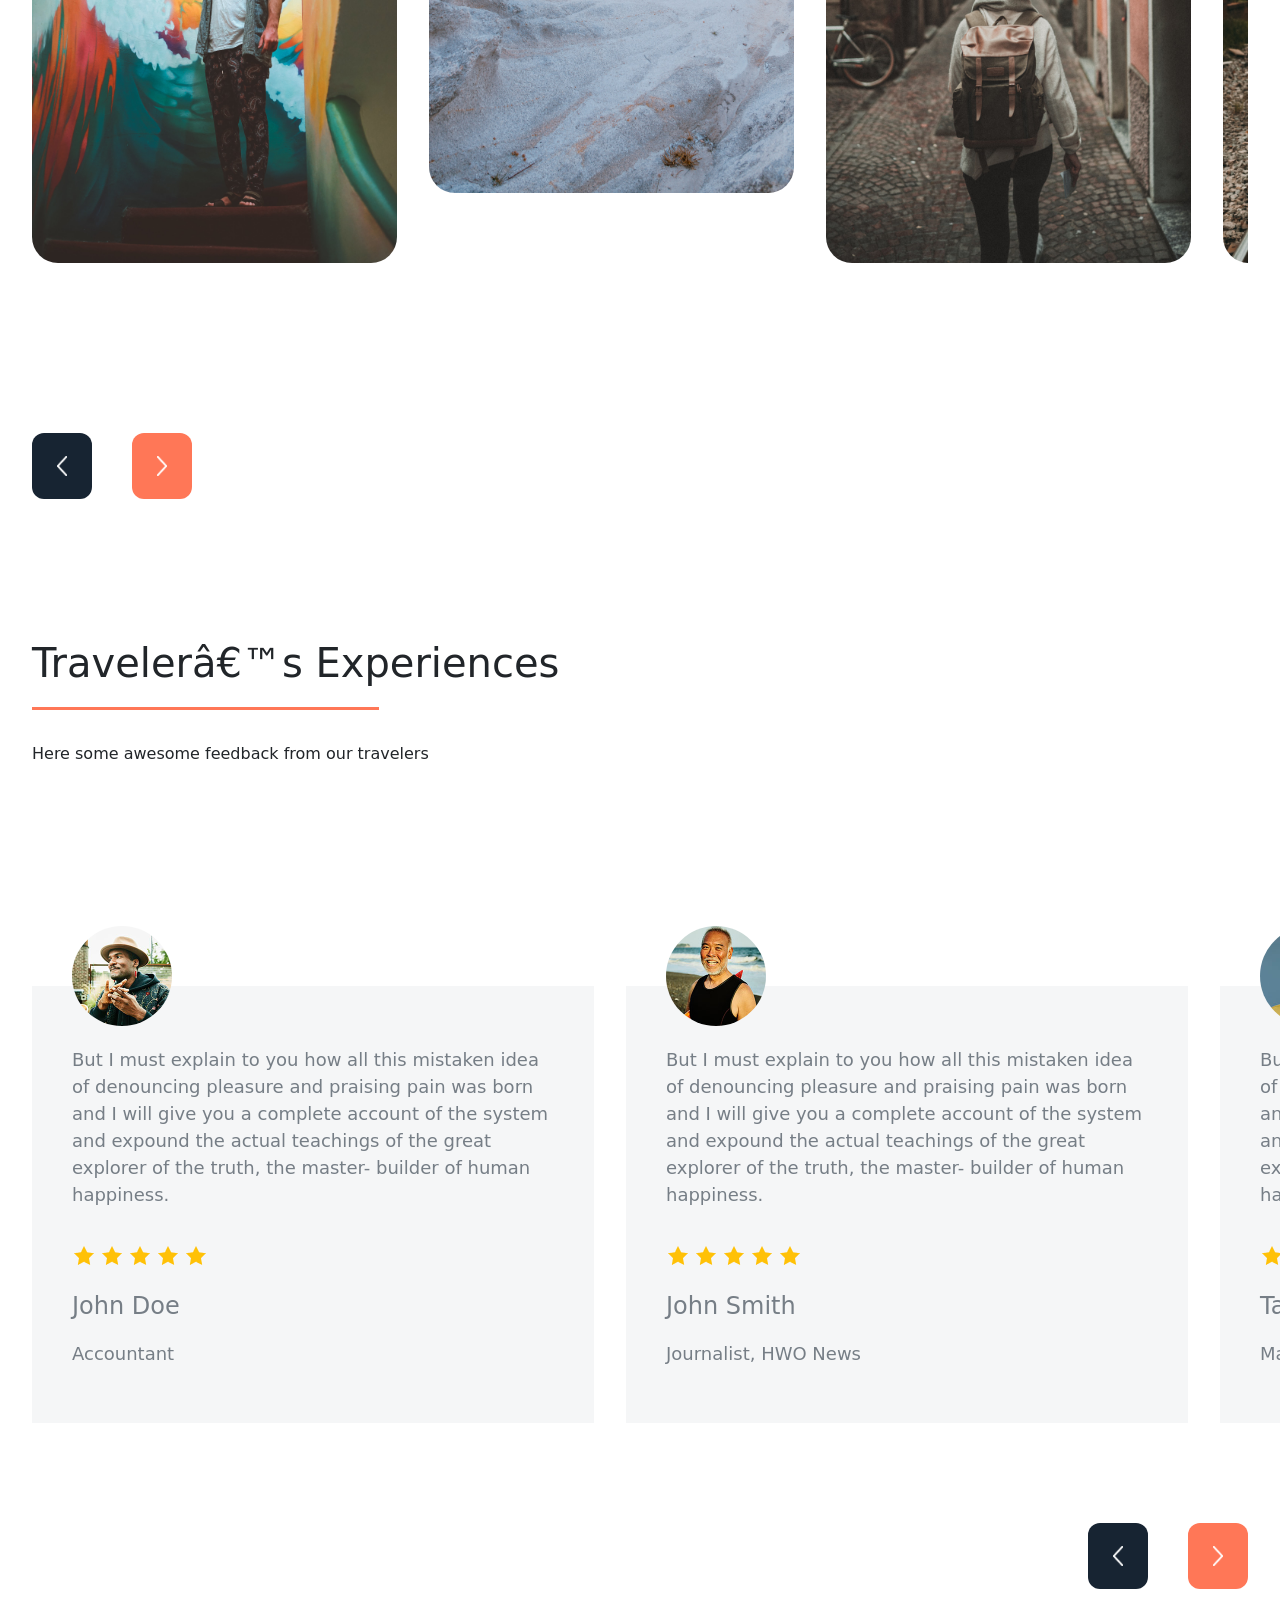
==== commit edbcfede: "almost done with section 7" ====
--- a/index.html
+++ b/index.html
@@ -335,7 +335,7 @@
             </div>
         </div>
     </section>
-    <!-- <section class="section6 container">
+    <section class="section6 container">
         <div class="section6-header">
             <div class="ourBlog">
                 <h1>Destination Gallery</h1>
@@ -412,7 +412,7 @@
             <div class="arrow"><img src="./images/rightArrow.png" alt=""></div>
         </div>
     </section>
-    <section class="section8">
+    <!-- <section class="section8">
         <div class="newsletter">
             <h1>Our Newsletter</h1>
             <div class="emailSubscribe">
--- a/css/desktop320.css
+++ b/css/desktop320.css
@@ -221,4 +221,61 @@
 .section5 .images {
     padding-inline: 20px !important;
     margin-top: 80px;
+}
+
+.section6 .images {
+    flex-direction: column;
+}
+
+.section6 .ourBlog h1 {
+    font-size: 40px;
+}
+
+.section6 .ourBlog p {
+    font-size: 18px;
+    color: #767E86;
+}
+
+.section6 .images .image {
+    max-width: 288px;
+    width: 100%;
+    max-height: 320px;
+    height: 100%;
+}
+
+.section6 .images .image:nth-child(2) {
+    margin-bottom: 0;
+}
+
+.section6 .arrows:last-child {
+    justify-content: center;
+}
+
+.section7 .ourBlog h1 {
+    font-size: 48px;
+}
+
+.section7 .ourBlog p {
+    font-size: 18px;
+    color: #767E86;
+}
+
+.section7 .cardsContainer .gray {
+    max-width: 288px;
+    max-height: 466px;
+    width: auto;
+    height: auto;
+    padding-inline: 20px;
+}
+
+.section7 .cardsContainer {
+    padding-left: 16px;
+}
+
+.section7 .w-347 {
+    width: 100%;
+}
+
+.cardsContent p {
+    width: 100%;
 }
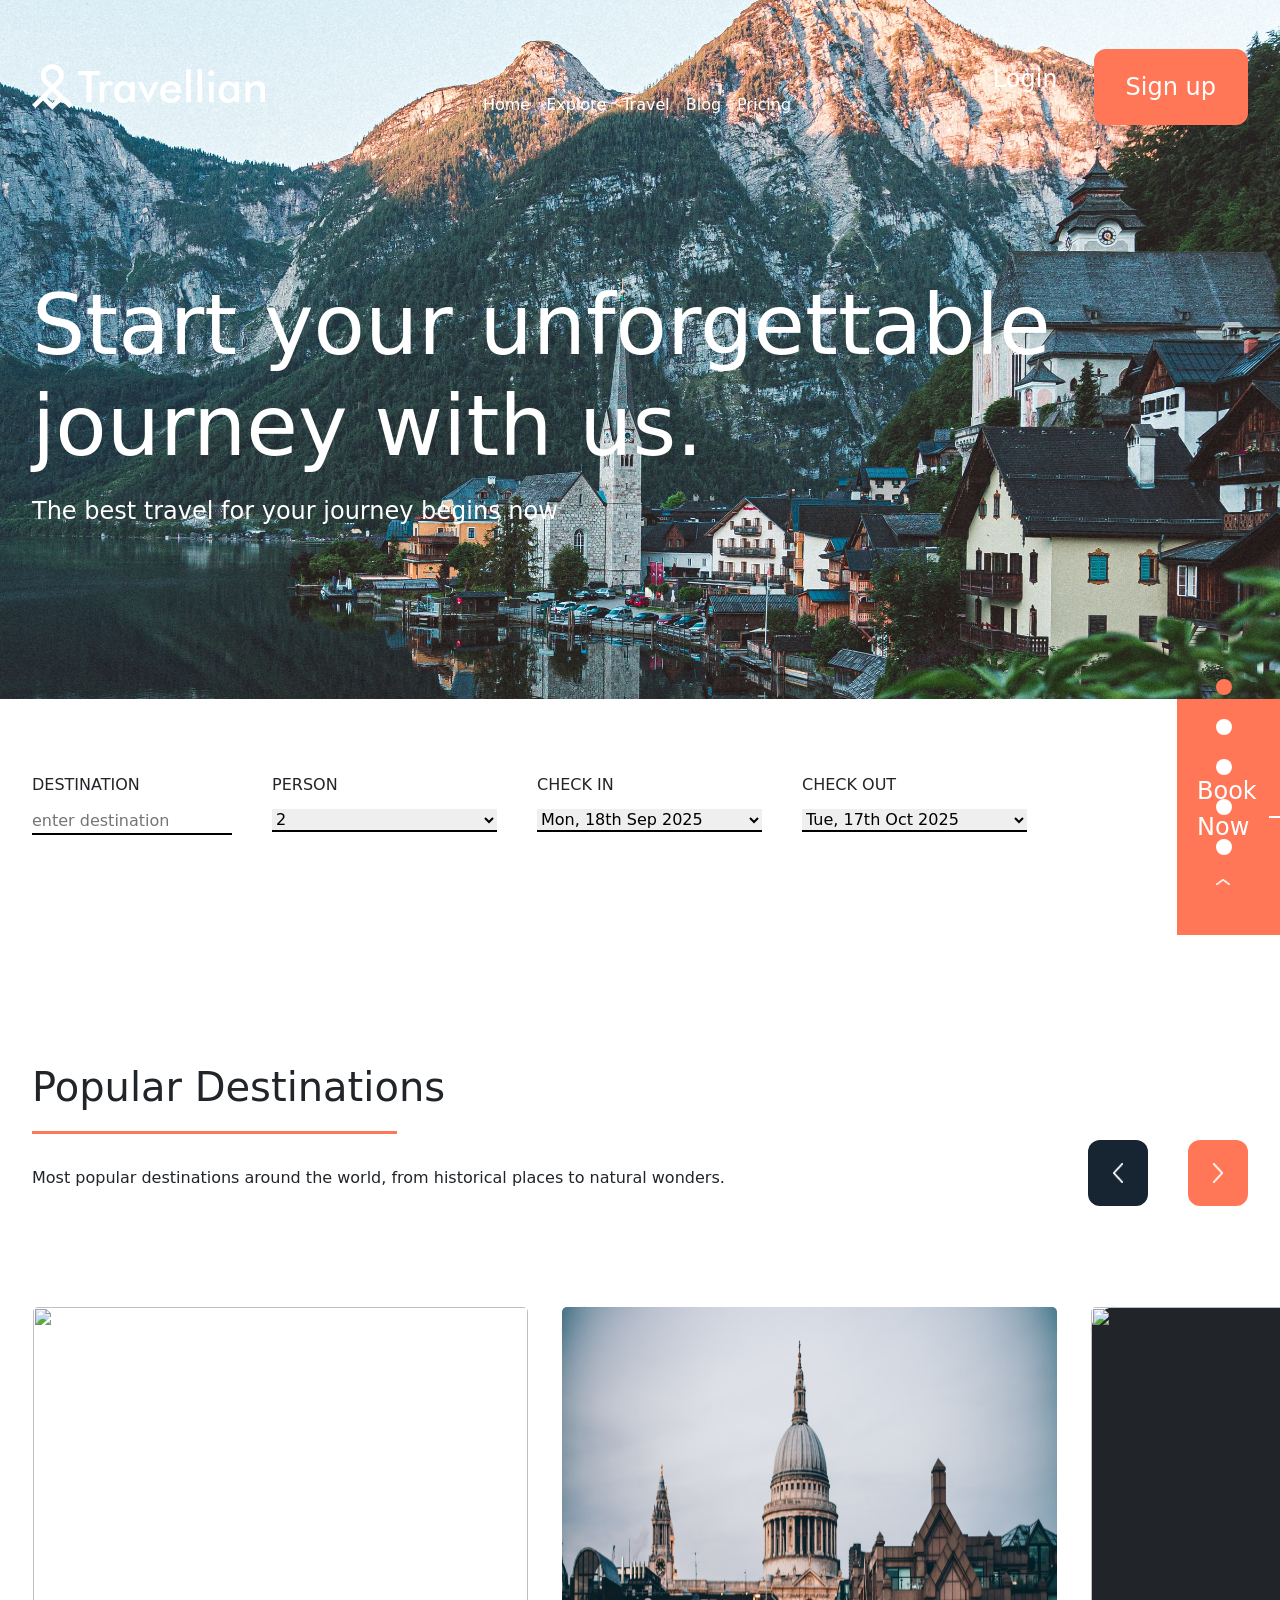
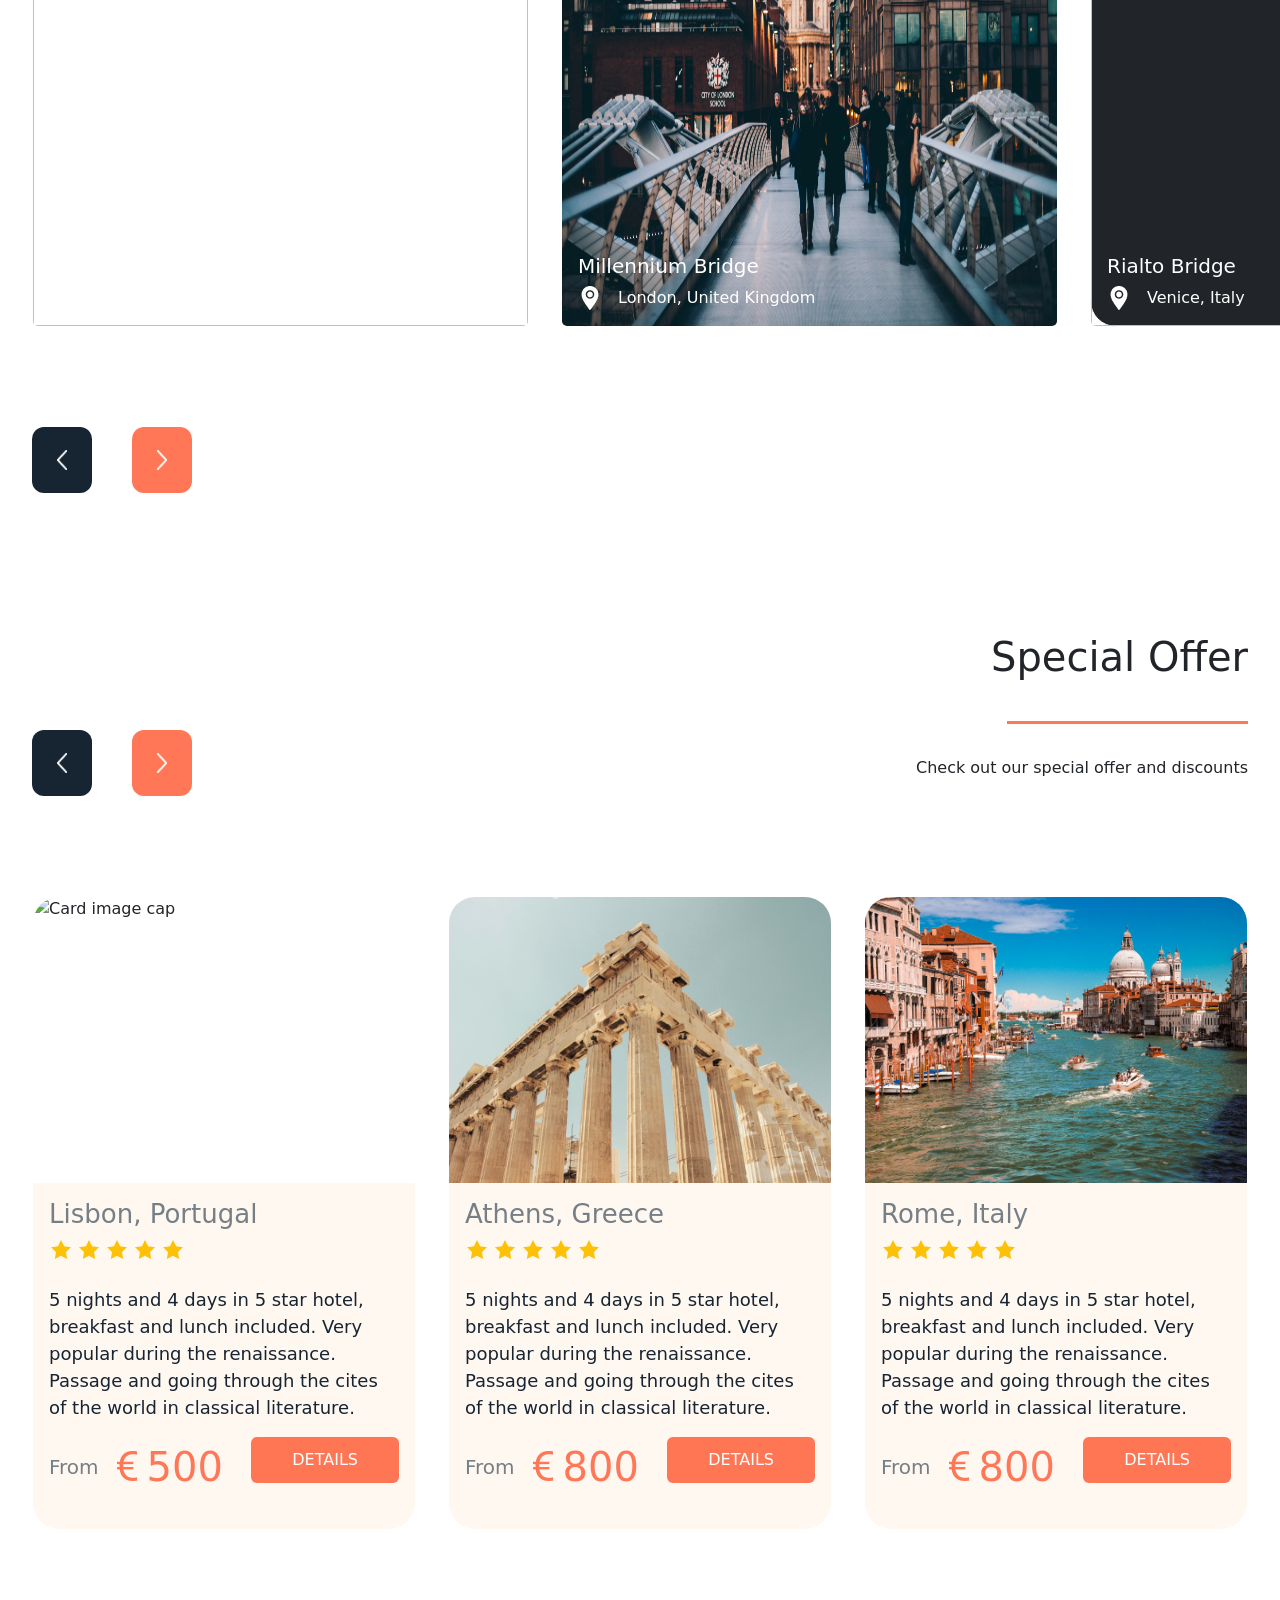
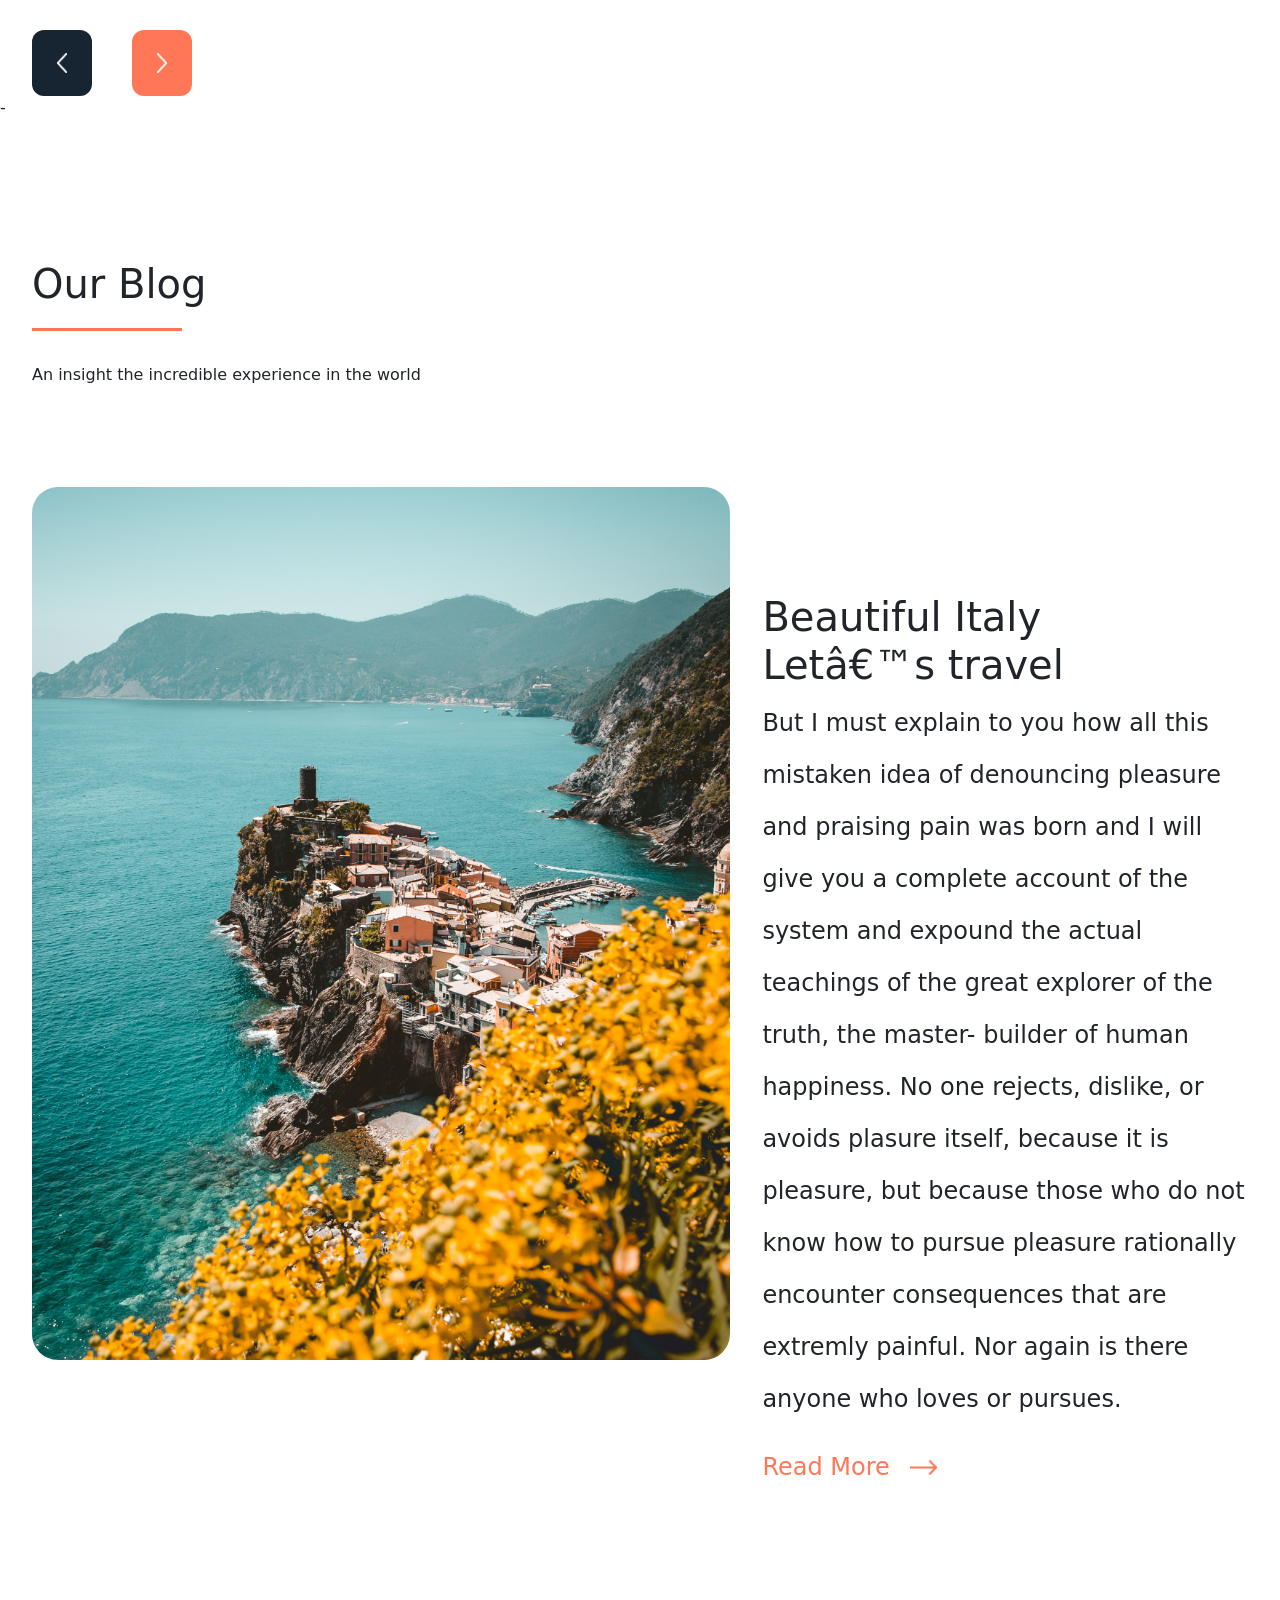
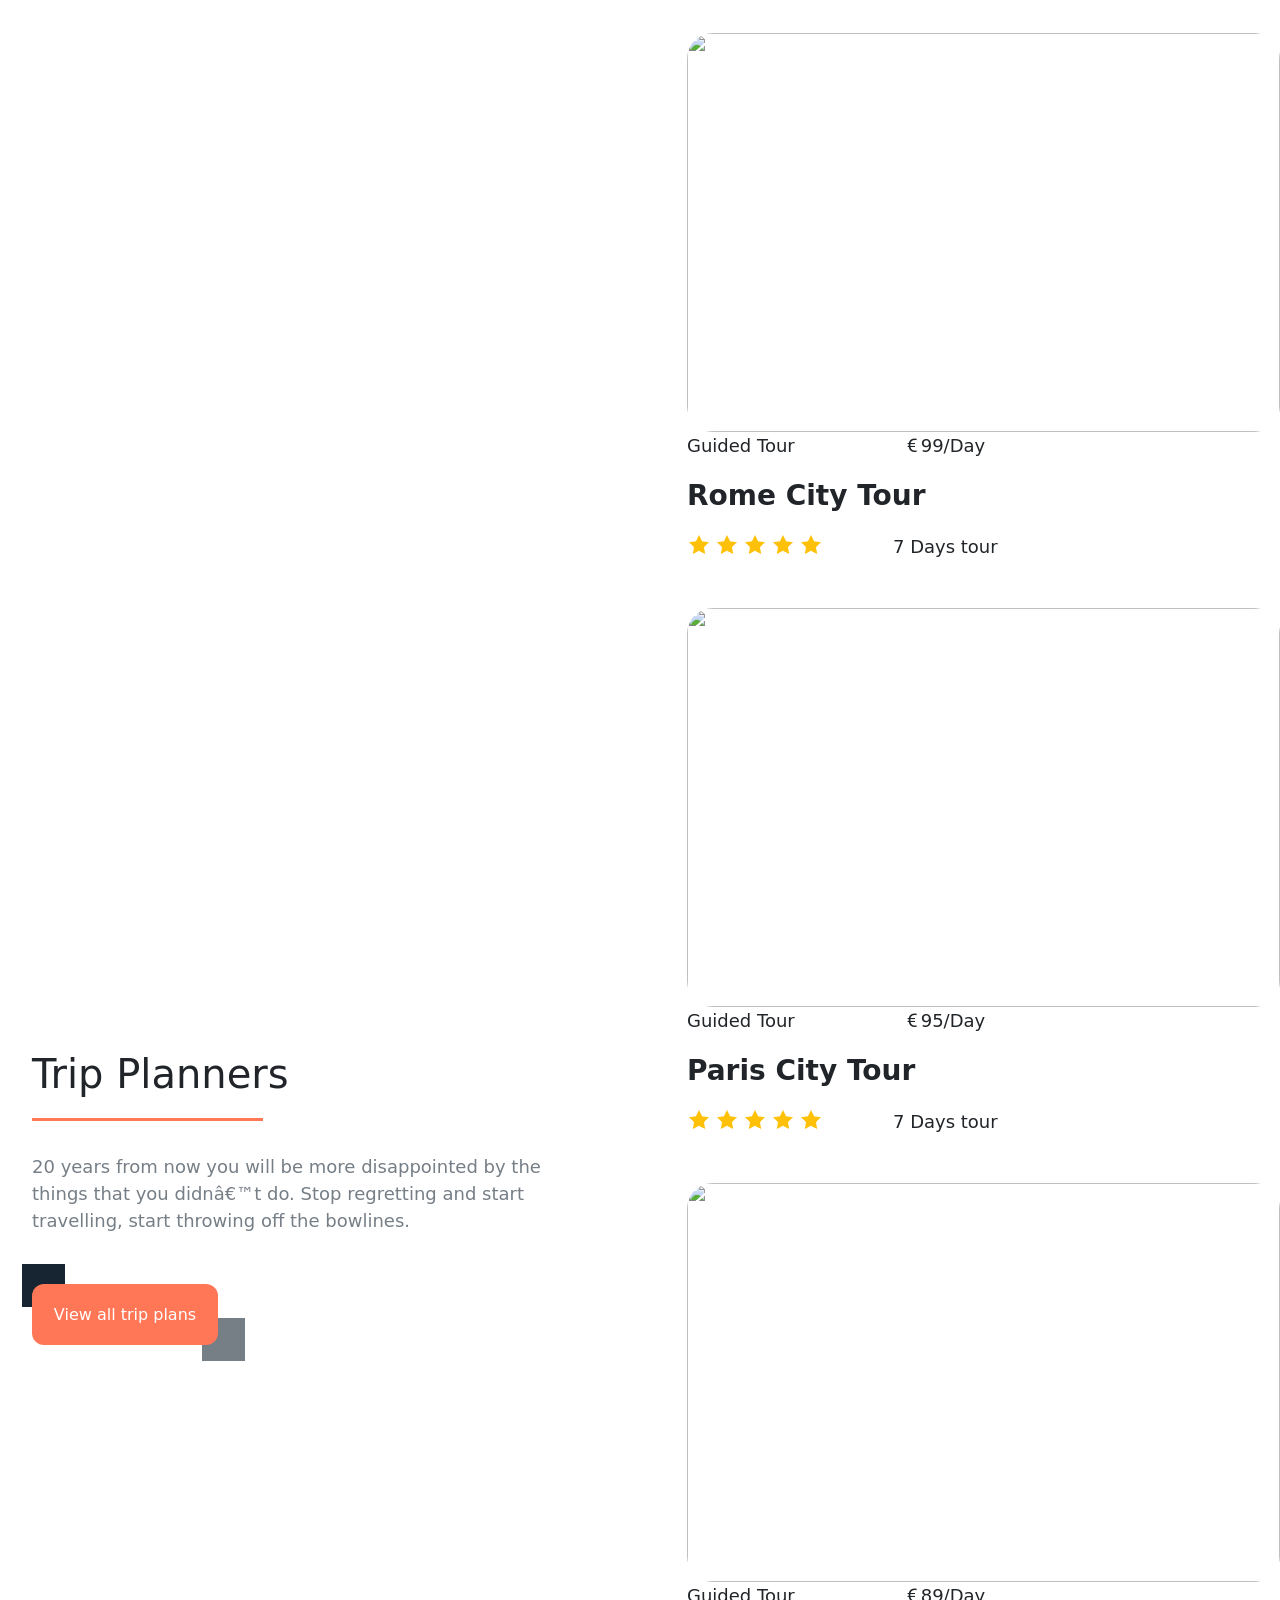
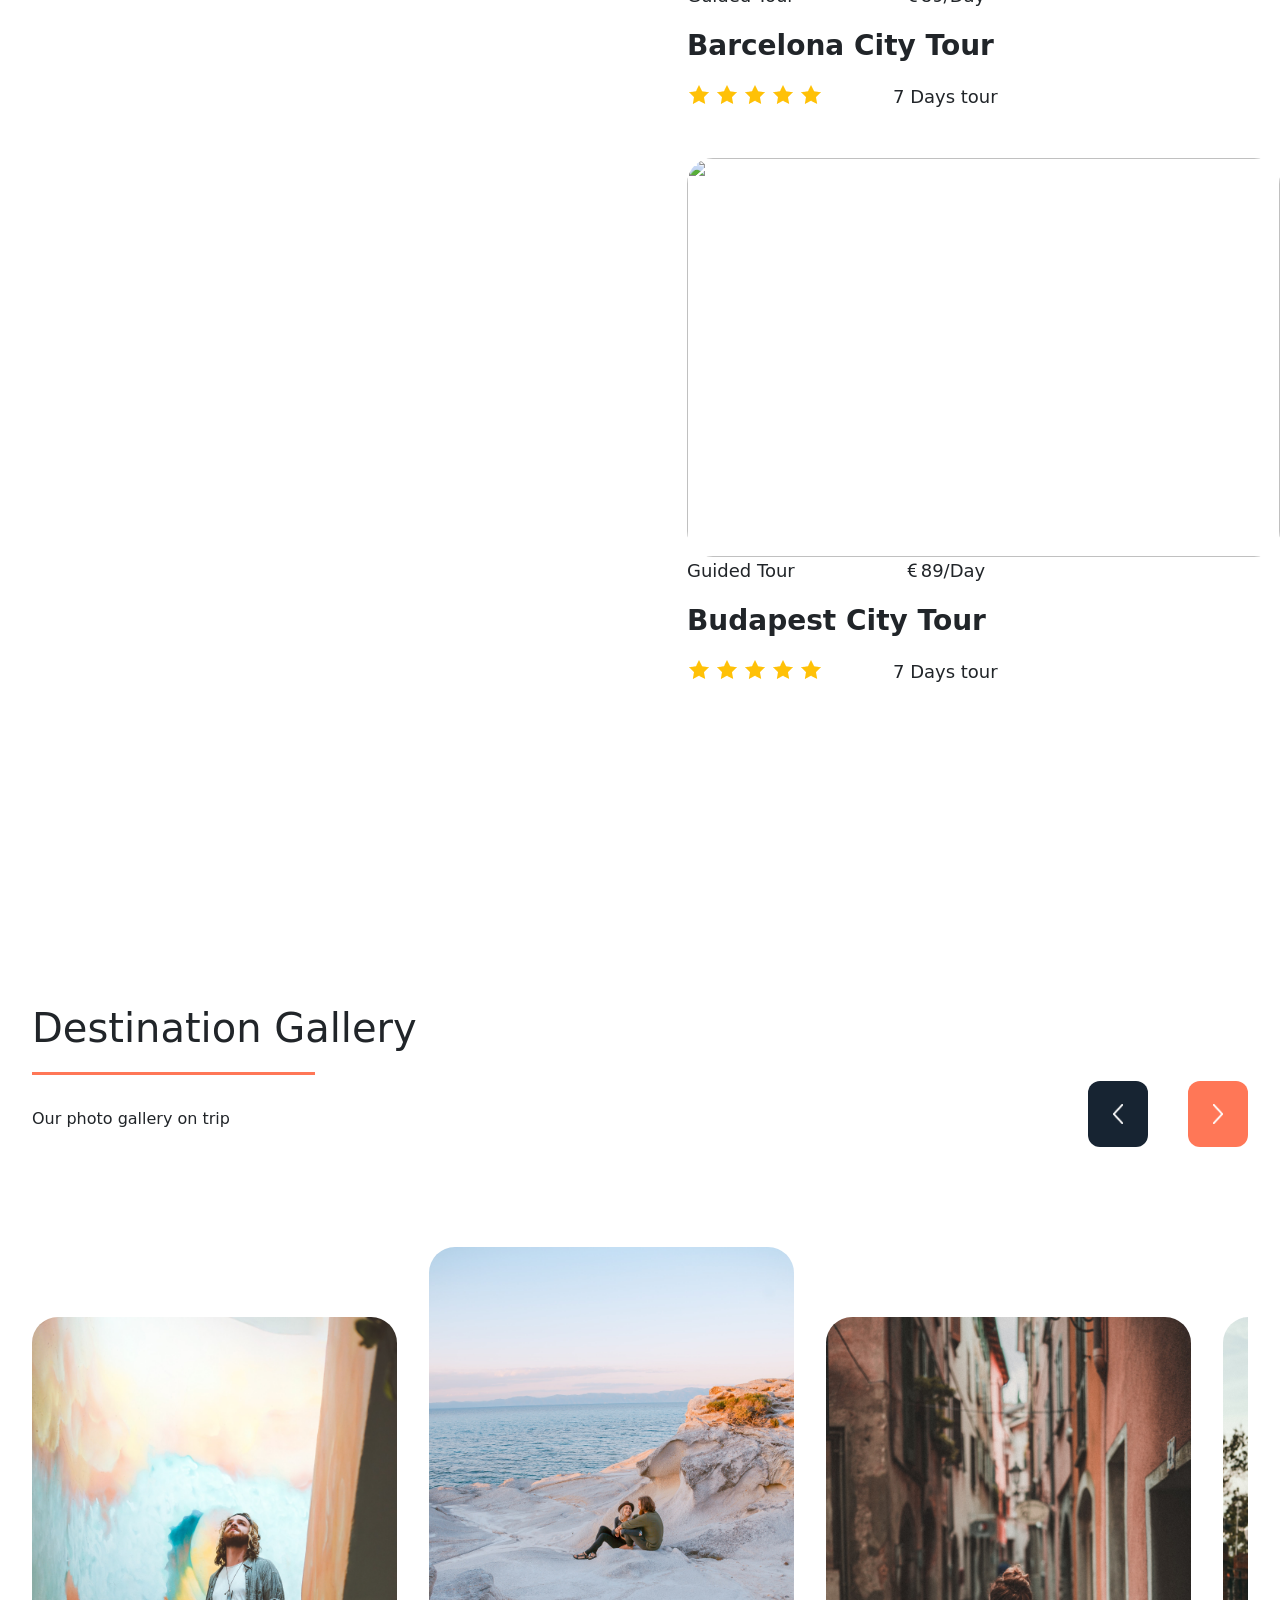
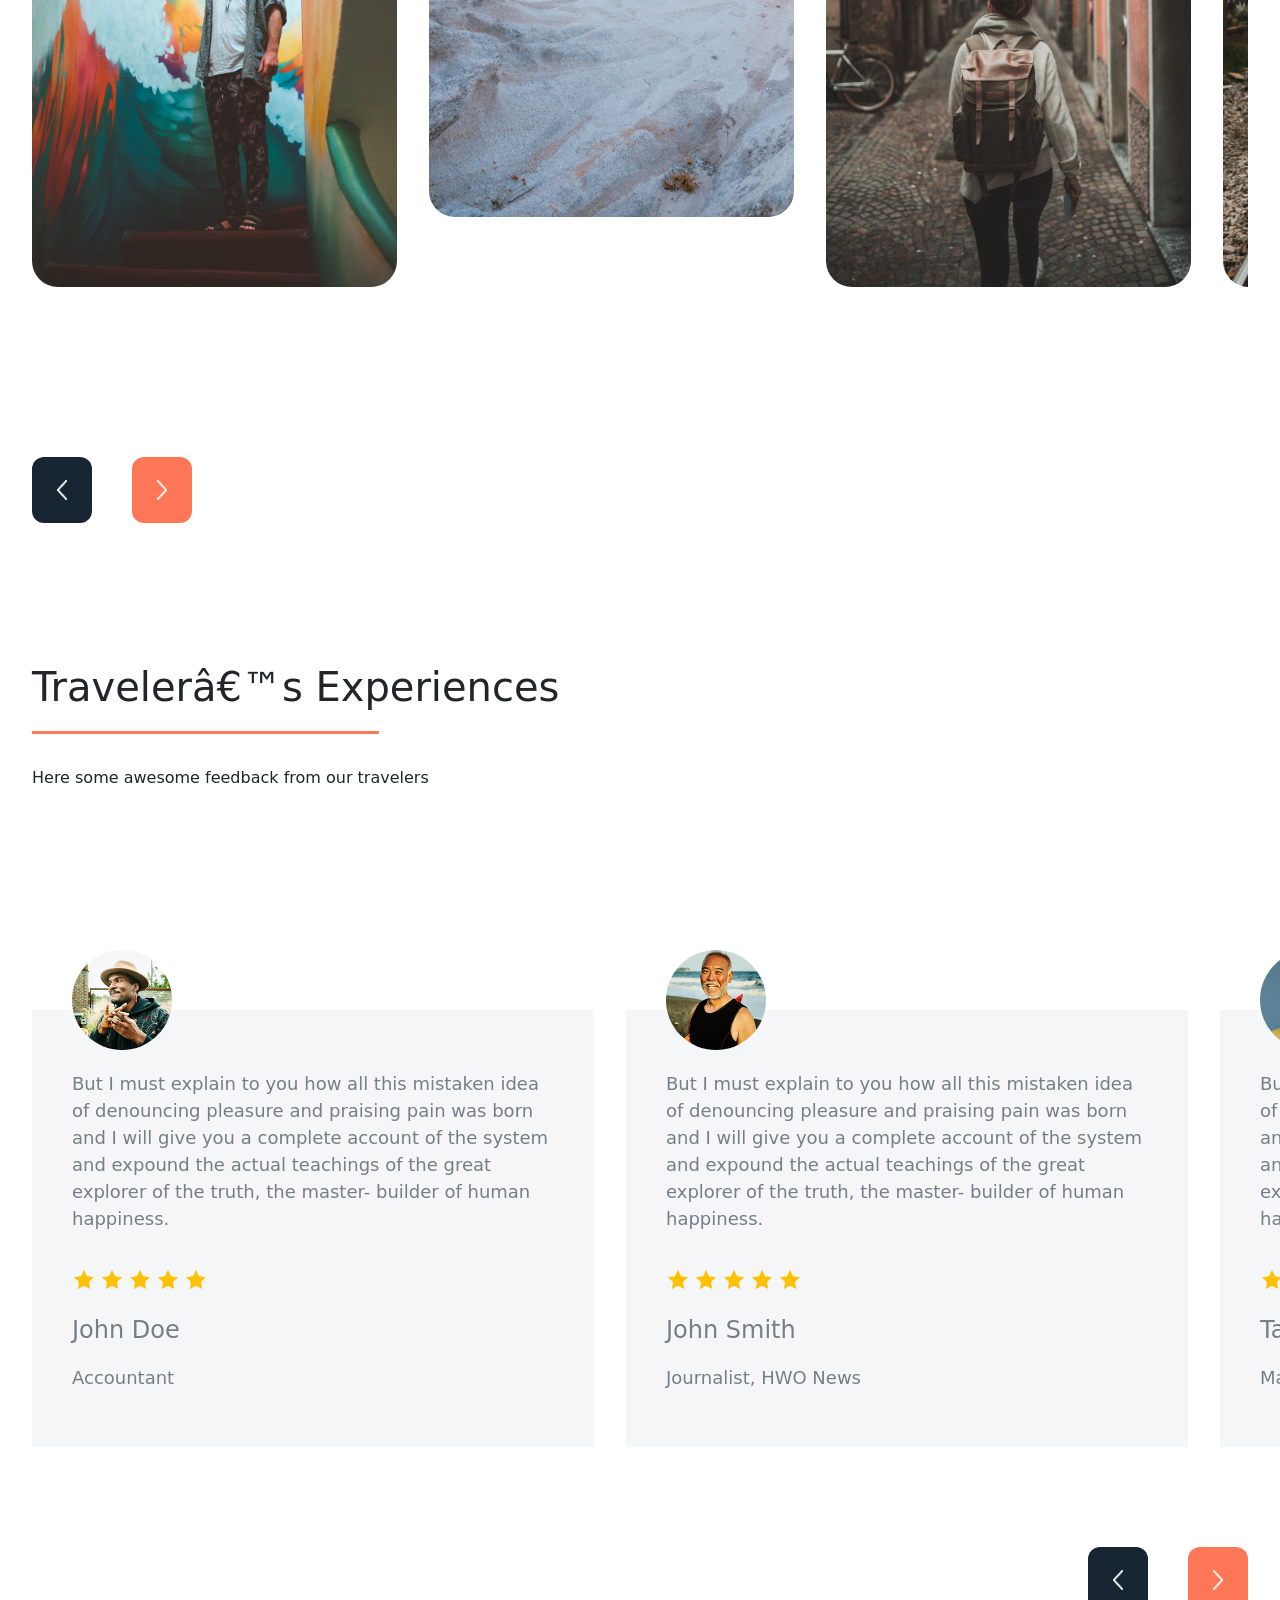
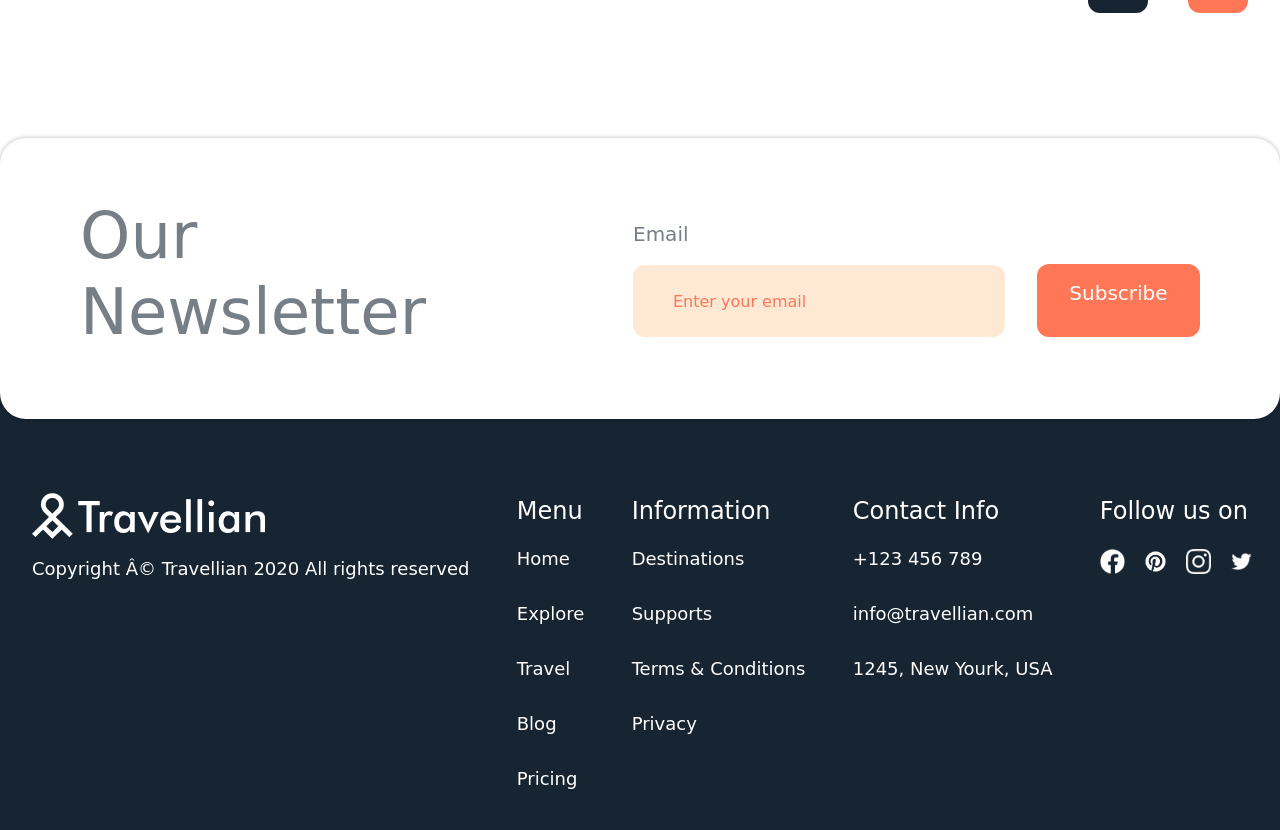
==== commit bf97771c: "code checking" ====
--- a/index.html
+++ b/index.html
@@ -11,7 +11,8 @@
 
 
     <link rel="stylesheet" media="screen and (min-width:1153px) and (max-width:1440px)" href="./css/desktop1440.css">
-    <link rel="stylesheet" media="screen and (min-width:769px) and (max-width:1152px)" href="./css/desktop1152.css">
+    <link rel="stylesheet" media="screen and (min-width:1024px) and (max-width:1152px)" href="./css/desktop1152.css">
+    <link rel="stylesheet" media="screen and (min-width:769px) and (max-width:1024px)" href="./css/desktop1024.css">
     <link rel="stylesheet" media="screen and (min-width:575px) and (max-width:768px)" href="./css/desktop768.css">
     <link rel="stylesheet" media="screen and (max-width:320px)" href="./css/desktop320.css">
 </head>
@@ -121,7 +122,7 @@
                 <div class="line"></div>
                 <p>Most popular destinations around the world, from historical places to natural wonders.</p>
             </div>
-            <div class="arrows d-none d-md-flex">
+            <div class="arrows d-none d-md-flex ">
                 <div class="arrow"><img src="./images/leftArrow.png" alt=""></div>
                 <div class="arrow"><img src="./images/rightArrow.png" alt=""></div>
             </div>
@@ -239,12 +240,12 @@
                 </div>
             </div>
         </div>
-        <div class="arrows d-none d-md-flex">
+        <div class="arrows">
             <div class="arrow"><img src="./images/leftArrow.png" alt=""></div>
             <div class="arrow"><img src="./images/rightArrow.png" alt=""></div>
         </div>
     </section>
-    <section class="section4 container">
+    -<section class="section4 container">
         <div class="ourBlog">
             <h1>Our Blog</h1>
             <div class="line w-150"></div>
@@ -412,7 +413,7 @@
             <div class="arrow"><img src="./images/rightArrow.png" alt=""></div>
         </div>
     </section>
-    <!-- <section class="section8">
+    <section class="section8">
         <div class="newsletter">
             <h1>Our Newsletter</h1>
             <div class="emailSubscribe">
@@ -425,7 +426,7 @@
                 </div>
             </div>
         </div>
-         <div class="section8-body">
+        <div class="section8-body">
             <div class="menus container">
                 <div class="title">
                     <div class="logo"><img src="./images/logo.png" alt="">
@@ -464,8 +465,8 @@
                     </div>
                 </div>
             </div>
-        </div> 
-    </section> -->
+        </div>
+    </section>
 
     <script src="https://cdn.jsdelivr.net/npm/bootstrap@5.3.8/dist/js/bootstrap.min.js"
         integrity="sha384-G/EV+4j2dNv+tEPo3++6LCgdCROaejBqfUeNjuKAiuXbjrxilcCdDz6ZAVfHWe1Y"
--- a/css/desktop1152.css
+++ b/css/desktop1152.css
@@ -1,7 +1,7 @@
-p
-{
+p {
     margin-bottom: 0;
 }
+
 .container {
     padding-inline: 32px !important;
     max-width: 100%;
@@ -68,6 +68,10 @@
     max-width: 394px;
 }
 
+.section5 .cardsContainer {
+    overflow-x: scroll;
+}
+
 .gap-70 {
     gap: 20px;
 }
@@ -81,37 +85,38 @@
     min-width: 500px;
 }
 
-.cardsContainer{
+.cardsContainer {
     padding-left: 32px;
 }
-.newsletter h1{
+
+.newsletter h1 {
     font-size: 54px;
     font-weight: 400;
 }
 
-.section7 .arrows{
+.section7 .arrows {
     padding-right: 32px;
 }
 
-.newsletter{
+.newsletter {
     max-width: 1080px;
     min-width: 0;
     gap: 60px;
     padding-inline: 40px;
 }
 
-.section8-body{
+.section8-body {
     width: 100%;
 }
 
-.menus{
-    max-width: 1088px !important; 
+.menus {
+    max-width: 1088px !important;
 }
 
-.icon-images{
+.icon-images {
     gap: 12px;
 }
 
-.Copyright{
+.Copyright {
     font-size: 14px !important;
 }
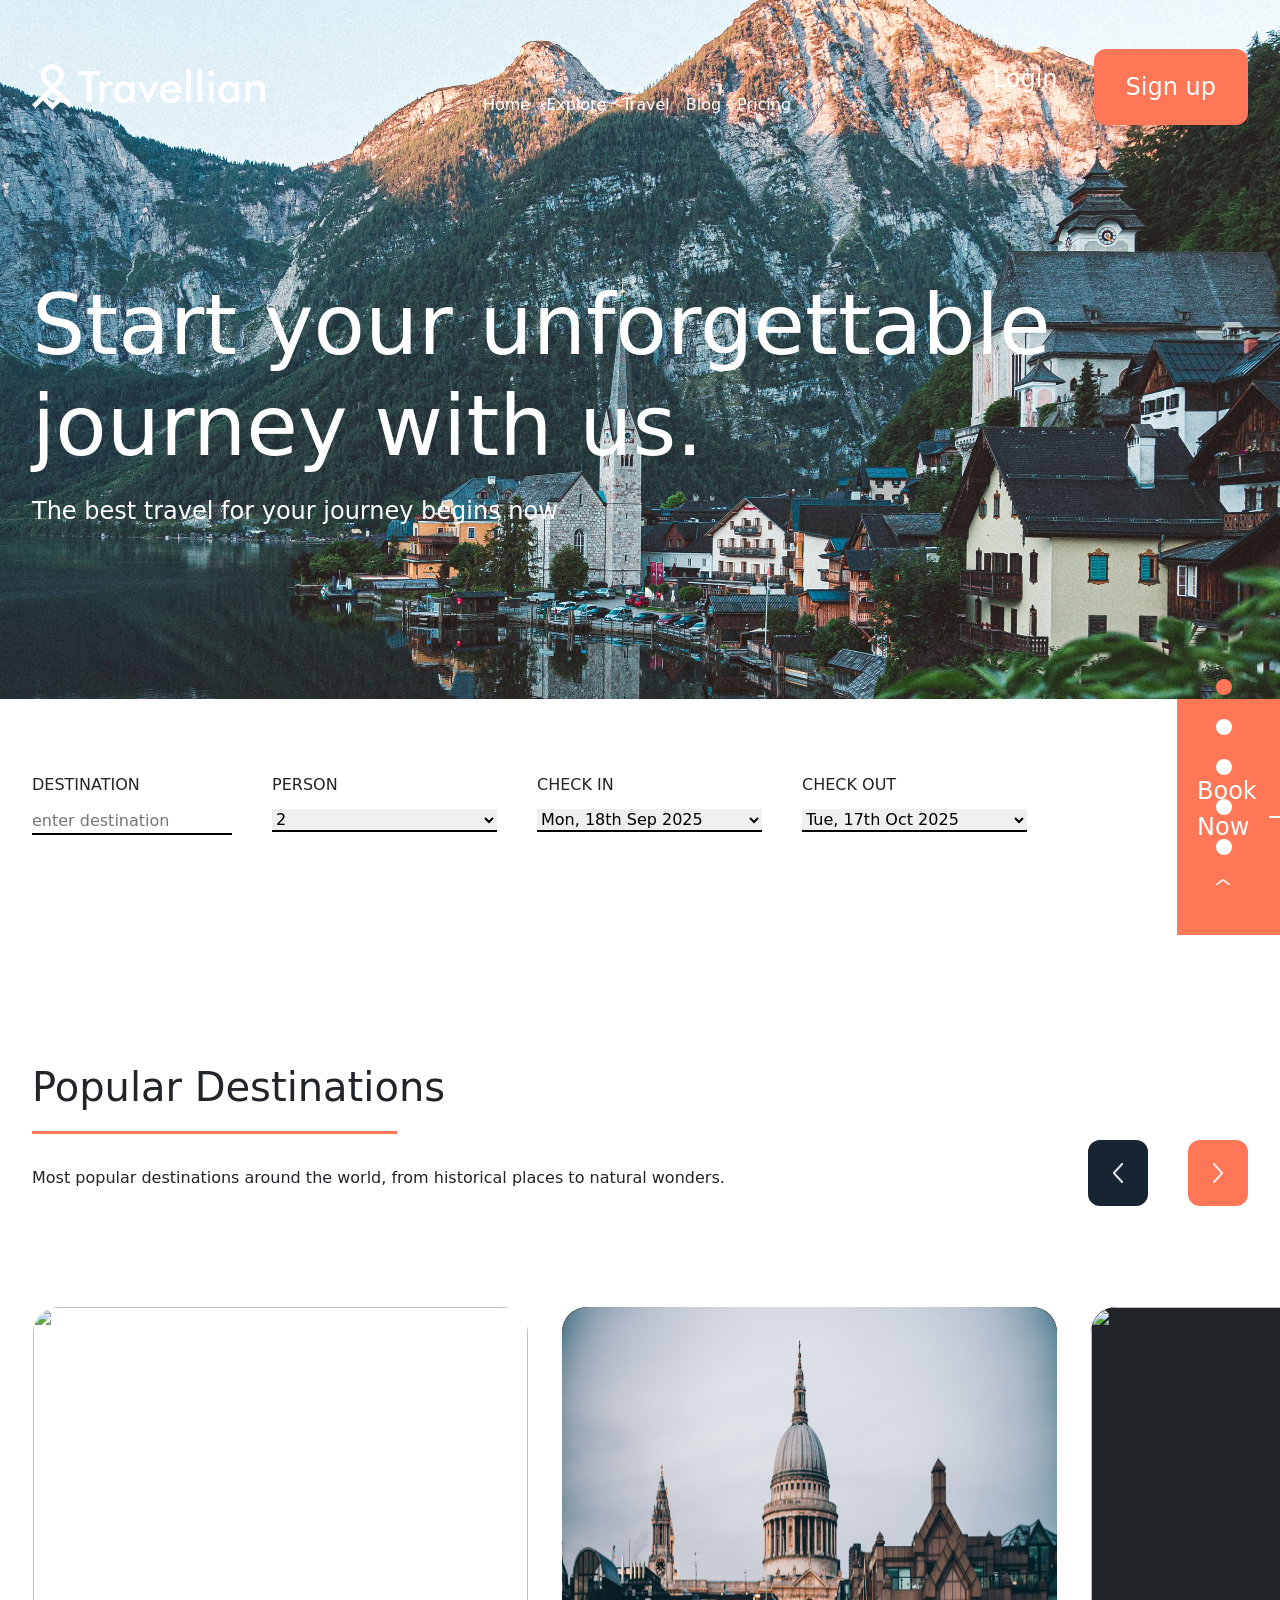
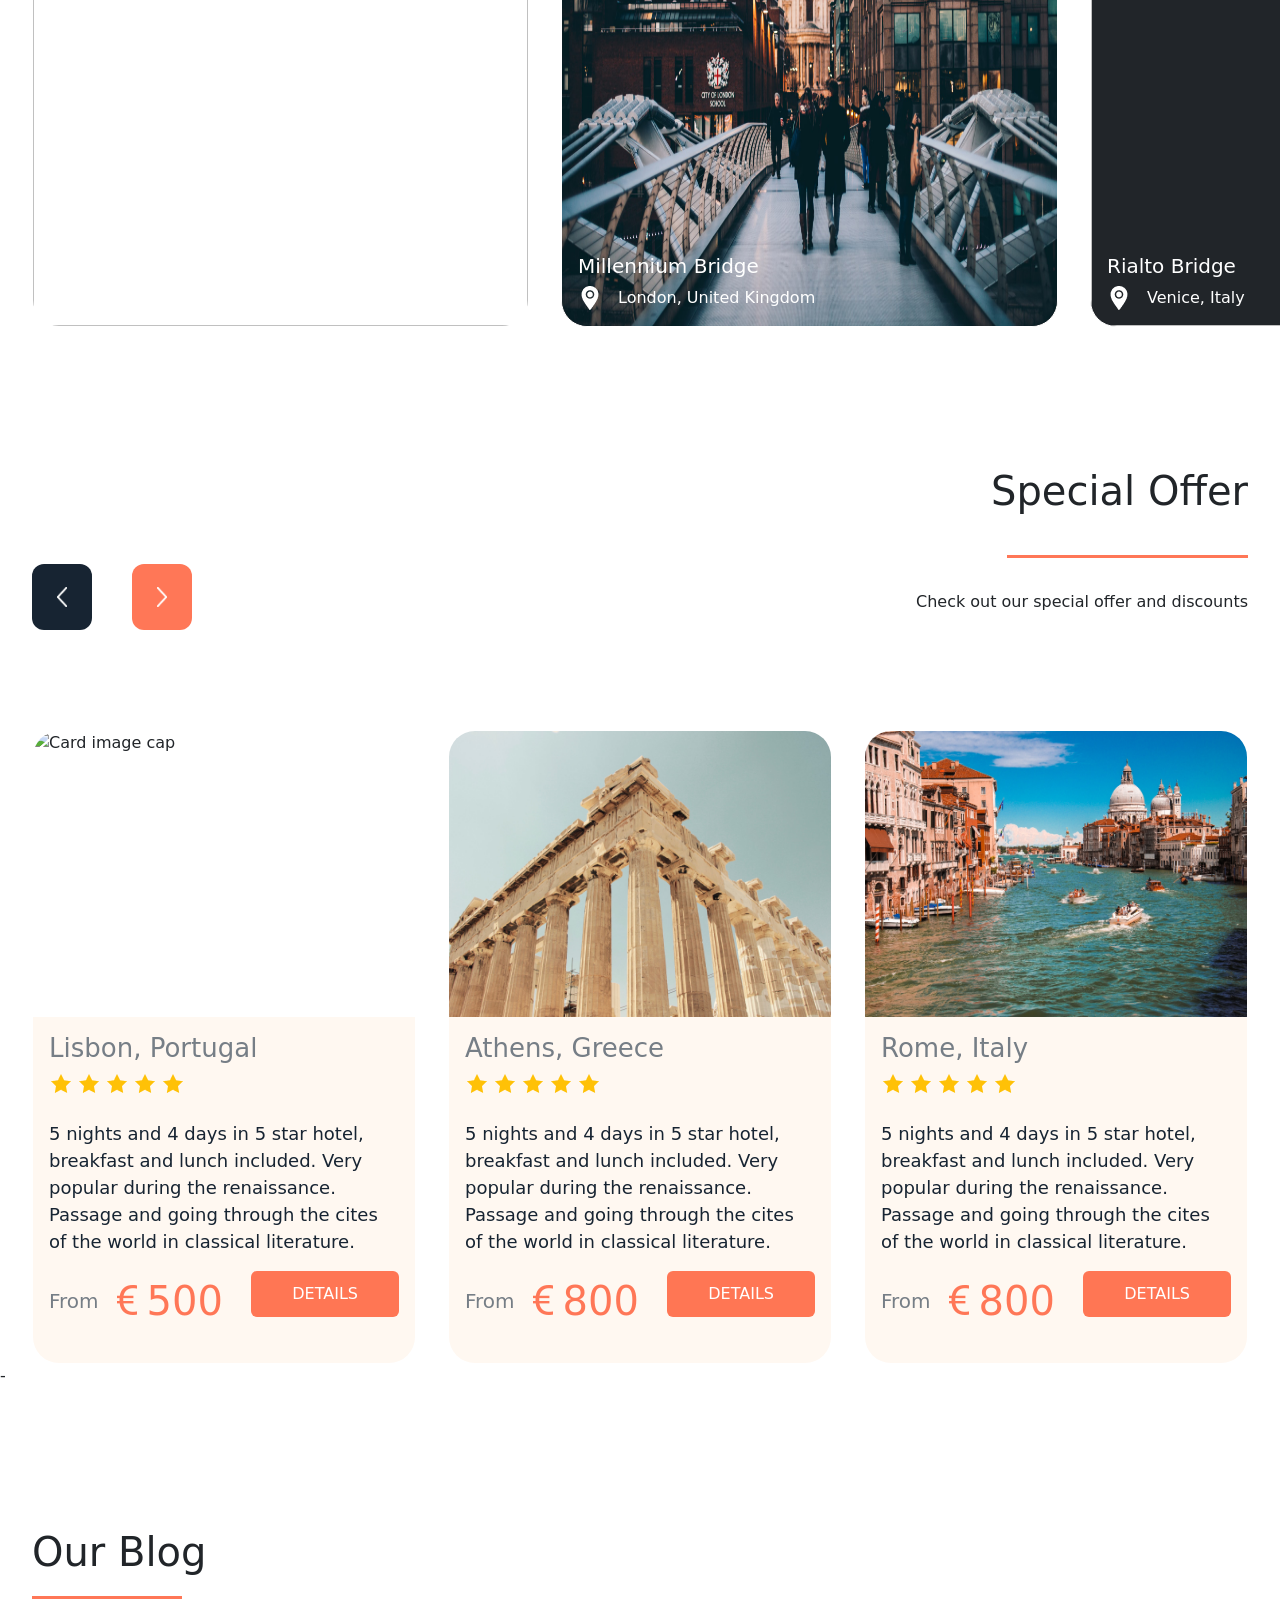
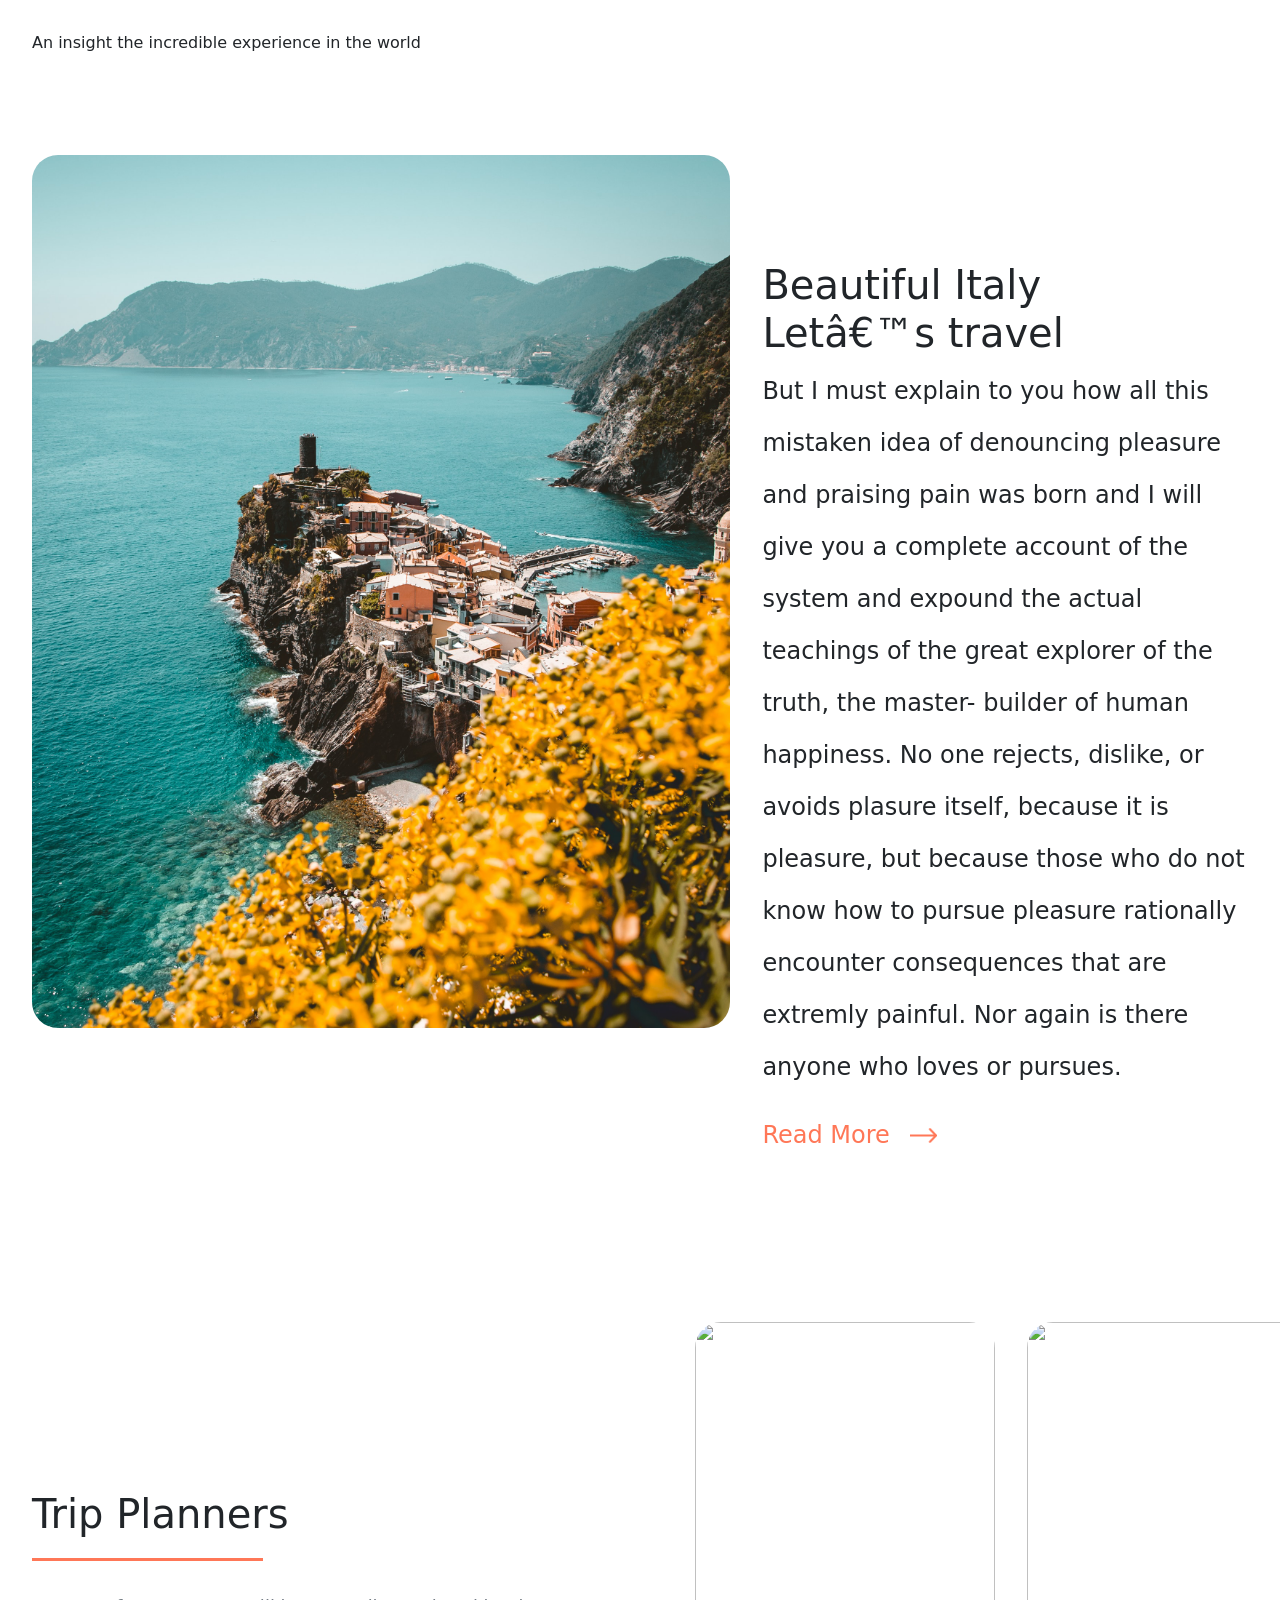
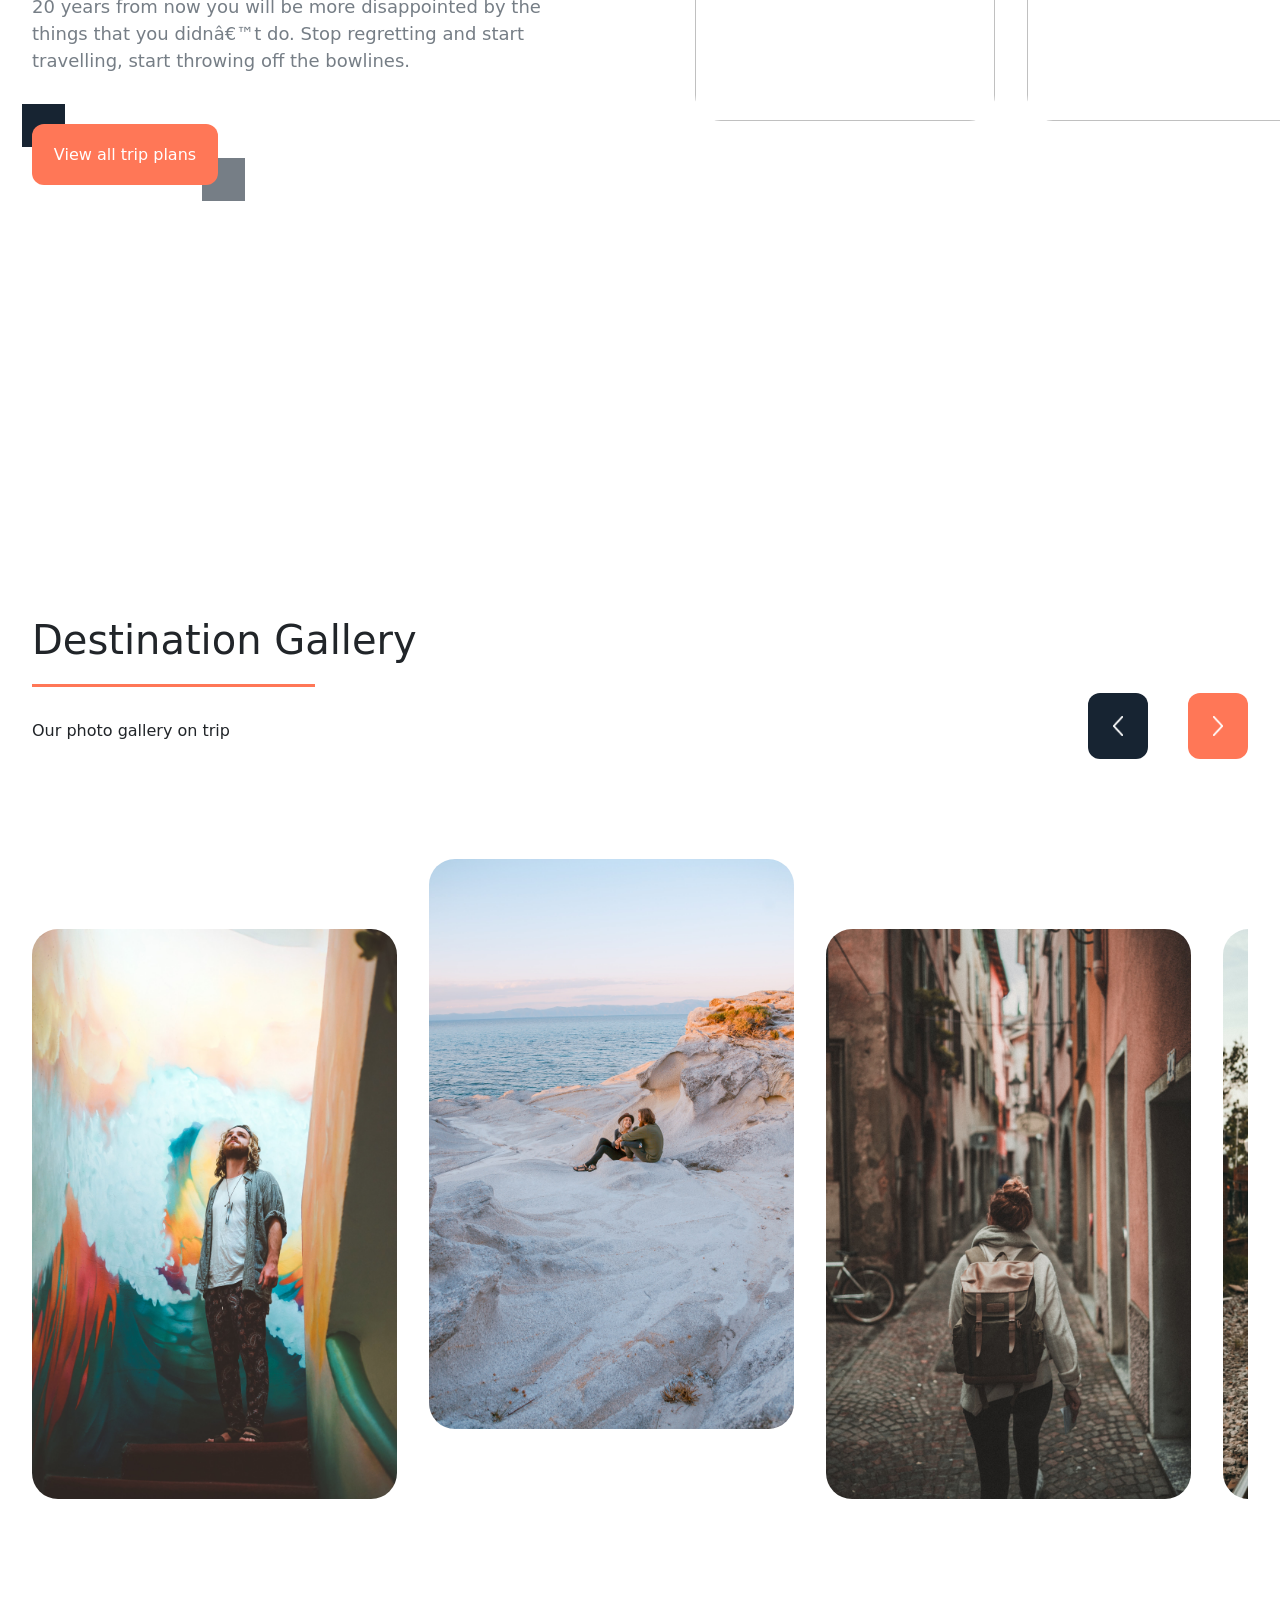
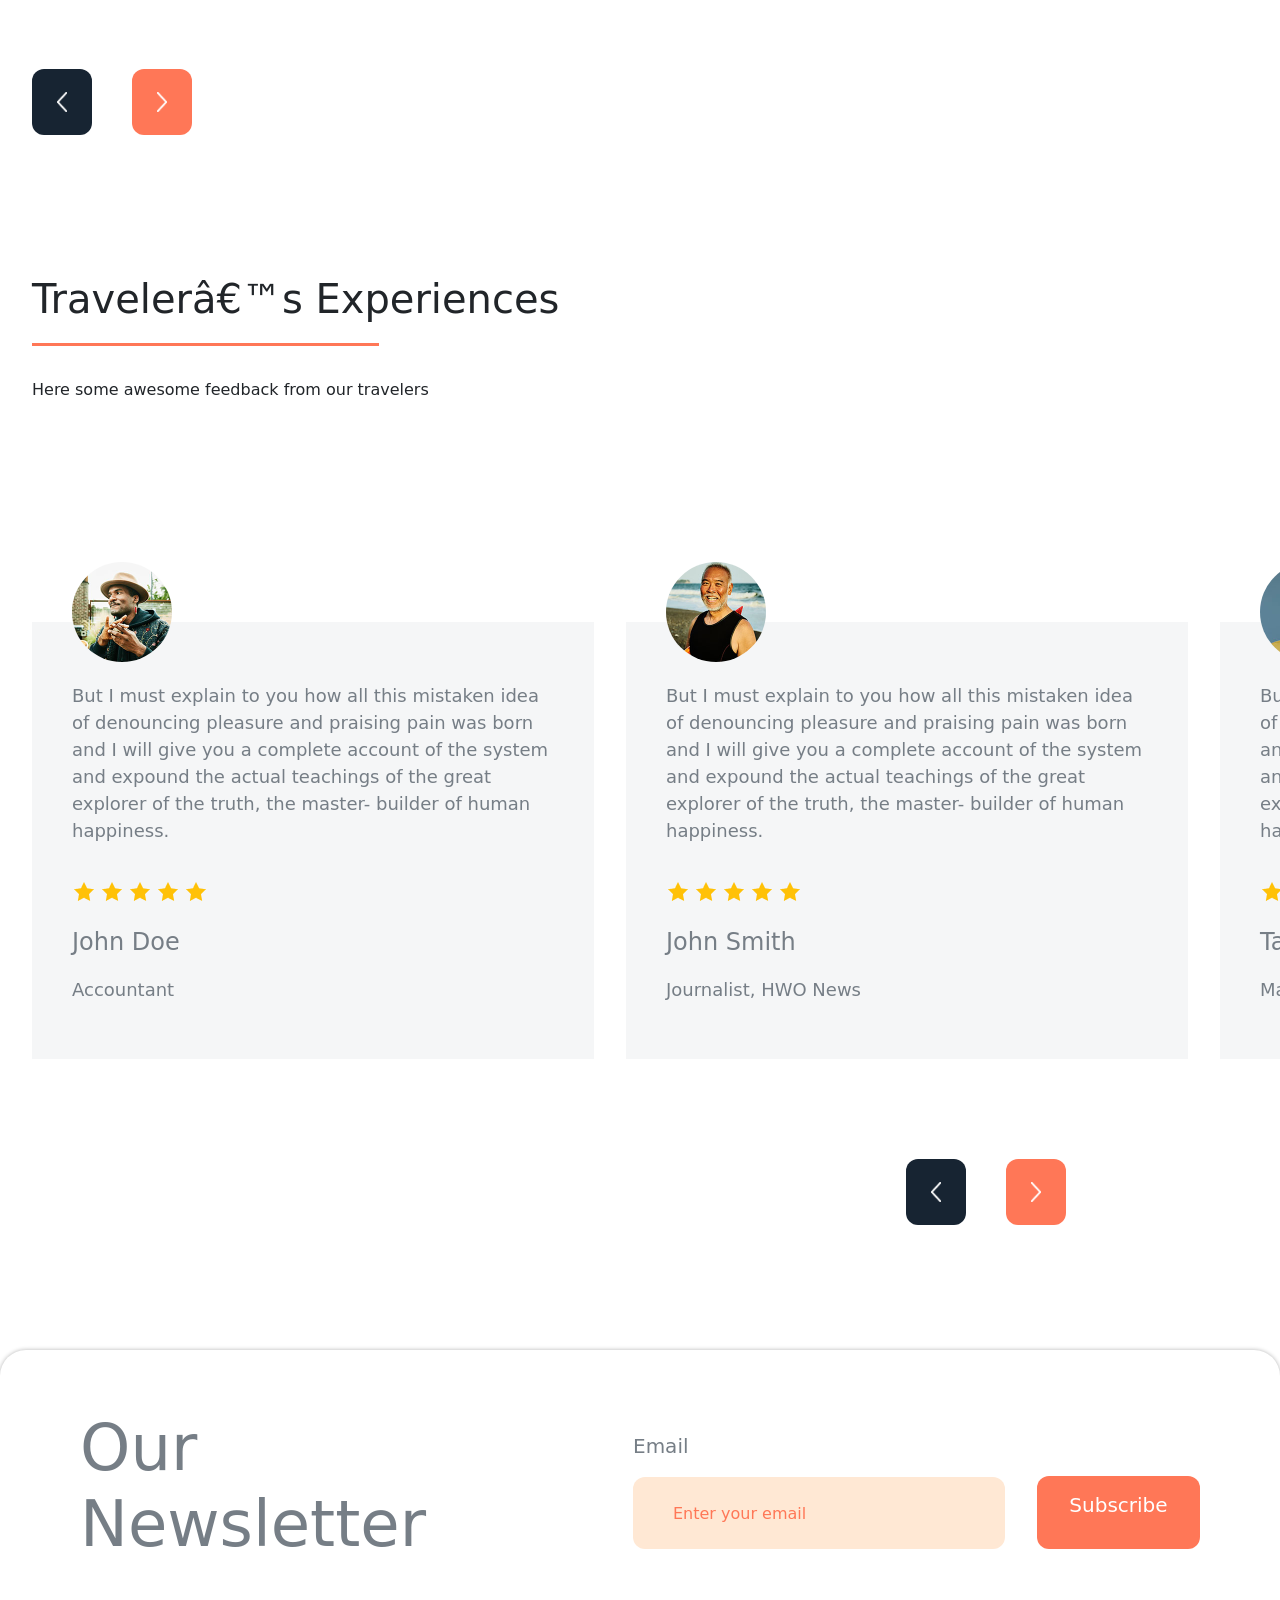
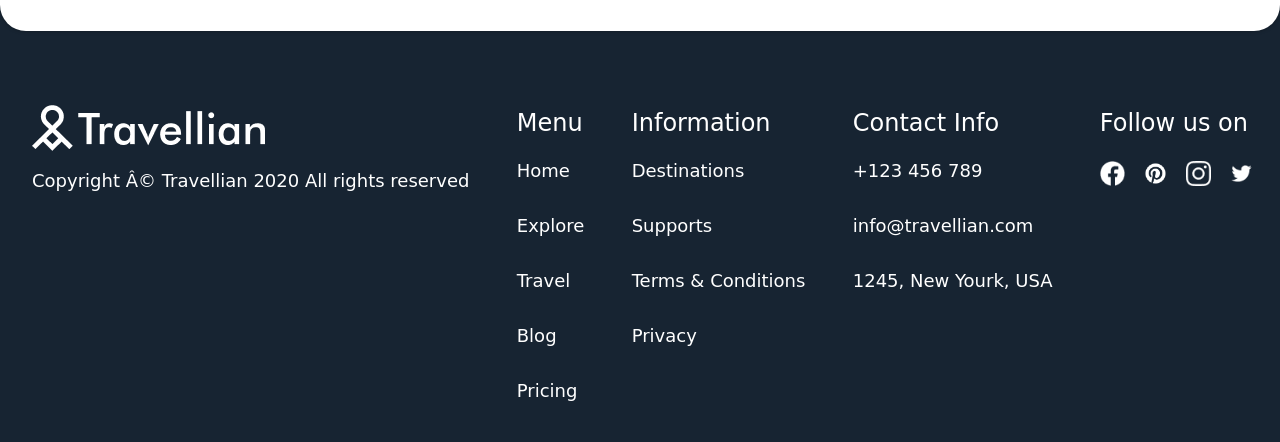
==== commit 3f078980: "publishing it" ====
--- a/index.html
+++ b/index.html
@@ -14,6 +14,7 @@
     <link rel="stylesheet" media="screen and (min-width:1024px) and (max-width:1152px)" href="./css/desktop1152.css">
     <link rel="stylesheet" media="screen and (min-width:769px) and (max-width:1024px)" href="./css/desktop1024.css">
     <link rel="stylesheet" media="screen and (min-width:575px) and (max-width:768px)" href="./css/desktop768.css">
+    <link rel="stylesheet" media="screen and (min-width:321px) and (max-width:574px)" href="./css/dektop574.css">
     <link rel="stylesheet" media="screen and (max-width:320px)" href="./css/desktop320.css">
 </head>
 
@@ -169,7 +170,7 @@
                 </div>
             </div>
         </div>
-        <div class="arrows container">
+        <div class="arrows container d-flex d-md-none">
             <div class="arrow"><img src="./images/leftArrow.png" alt=""></div>
             <div class="arrow"><img src="./images/rightArrow.png" alt=""></div>
         </div>
@@ -240,7 +241,7 @@
                 </div>
             </div>
         </div>
-        <div class="arrows">
+        <div class="arrows d-flex d-md-none justify-content-center">
             <div class="arrow"><img src="./images/leftArrow.png" alt=""></div>
             <div class="arrow"><img src="./images/rightArrow.png" alt=""></div>
         </div>
@@ -285,9 +286,9 @@
                 <div class="smallButtons gray top34 left170 "></div>
             </div>
         </div>
-        <div class="images row">
+        <div class="images">
             <div class="guidedTour">
-                <img class="image w-300 col-md-12" src="./images/images1.jpg" alt="">
+                <img class="image w-300" src="./images/images1.jpg" alt="">
                 <div class="days gap-108">
                     <p class="tour">Guided Tour</p>
                     <p class="money"><i class="bi bi-currency-euro"></i>99/Day</p>
@@ -299,7 +300,7 @@
                 </div>
             </div>
             <div class="guidedTour">
-                <img class="image w-300 col-md-12" src="./images/images2.jpg" alt="">
+                <img class="image w-300" src="./images/images2.jpg" alt="">
                 <div class="days gap-108">
                     <p class="tour">Guided Tour</p>
                     <p class="money"><i class="bi bi-currency-euro"></i>95/Day</p>
@@ -311,7 +312,7 @@
                 </div>
             </div>
             <div class="guidedTour">
-                <img class="image w-300 col-md-12" src="./images/images3.jpg" alt="">
+                <img class="image w-300" src="./images/images3.jpg" alt="">
                 <div class="days gap-108">
                     <p class="tour">Guided Tour</p>
                     <p class="money"><i class="bi bi-currency-euro"></i>89/Day</p>
@@ -323,7 +324,7 @@
                 </div>
             </div>
             <div class="guidedTour">
-                <img class="image w-300 col-md-12" src="./images/images4.jpg" alt="">
+                <img class="image w-300" src="./images/images4.jpg" alt="">
                 <div class="days gap-108">
                     <p class="tour">Guided Tour</p>
                     <p class="money"><i class="bi bi-currency-euro"></i>89/Day</p>
--- a/css/style.css
+++ b/css/style.css
@@ -192,7 +192,8 @@
     gap: 32px;
     justify-content: space-between;
     padding-left: 300px;
-    overflow-x: scroll;
+    overflow-x: auto;
+    scrollbar-width: none;
     width: 100%;
 }
 
@@ -730,3 +731,28 @@
     overflow-x: visible;
     display: flex;
 }
+
+.section3 .dis-flex {
+    display: none !important;
+}
+
+@media screen and (min-width:769px) {
+
+    .section5 .days,
+    .section5 .cityTour {
+        opacity: 0;
+    }
+
+    .section5 .guidedTour:hover .days,
+    .guidedTour:hover .cityTour {
+        opacity: 1;
+    }
+}
+
+.section2 .card, .card-img{
+    border-radius: 26px !important;
+}
+
+.section7 .arrows{
+    padding-right: 182px;
+}
--- a/css/desktop1152.css
+++ b/css/desktop1152.css
@@ -72,6 +72,7 @@
     overflow-x: scroll;
 }
 
+
 .gap-70 {
     gap: 20px;
 }
@@ -119,4 +120,4 @@
 
 .Copyright {
     font-size: 14px !important;
-}+}
--- a/css/desktop1024.css
+++ b/css/desktop1024.css
@@ -0,0 +1,289 @@
+p {
+    margin-bottom: 0;
+}
+
+.container {
+    padding-inline: 20px !important;
+    max-width: 100%;
+}
+
+.section1 h1 {
+    font-size: 54px;
+}
+
+.bookingContainer {
+    padding-left: 32px;
+    padding-right: 100px;
+    display: grid;
+    grid-template-columns: 1fr 1fr !important;
+    max-width: 659px;
+    flex: 1;
+}
+
+.booking .bookNow {
+    padding-inline: 20px;
+    height: auto;
+}
+
+.bookingContainer .inputGroup input,
+.inputGroup select {
+    width: 100% !important;
+    max-width: 100%;
+}
+
+
+.bookNow p {
+    font-size: 36px;
+}
+
+.booking {
+    max-width: 700px;
+}
+
+.circles {
+    top: -140px;
+}
+
+.section2 .cardImgStyle,
+.section2 .card {
+    max-width: 100%;
+    min-width: 100%;
+    width: auto;
+    max-height: 456px;
+    height: auto;
+    border-radius: 26px;
+}
+
+.section2 .arrows:last-child {
+    justify-content: center !important;
+}
+
+.imageContainer {
+    padding-inline: 20px;
+}
+
+.section2-header {
+    padding-top: 80px;
+}
+
+.section2 .heading {
+    font-size: 54px;
+}
+
+.popularDestinations p {
+    font-size: 20px;
+    color: #767E86;
+}
+
+.heading {
+    font-size: 54px;
+}
+
+.specialOffer p {
+    font-size: 24px;
+    color: #767E86;
+}
+
+.section4 h1 {
+    font-size: 54px;
+}
+
+.ourBlog p {
+    font-size: 24px;
+    color: #767E86;
+}
+
+.travelImage {
+    max-width: 100%;
+    min-width: 100%;
+    width: auto;
+    height: 555px;
+    object-fit: cover;
+}
+
+.travelExplain {
+    flex-direction: column;
+}
+
+.travelText {
+    font-size: 18px;
+    line-height: 42px;
+}
+
+.section3-header {
+    justify-content: flex-end;
+}
+
+.section3 .card {
+    max-width: 100%;
+    min-width: 100%;
+    width: auto;
+    height: auto;
+    min-height: 286px;
+}
+
+.card-img-top {
+    object-fit: cover;
+}
+
+.section5 {
+    flex-direction: column;
+}
+
+.section5 .ourBlog {
+    padding: 0;
+    min-width: 0;
+    max-width: 100%;
+}
+
+.section5 .ourBlog p {
+    max-width: 332px;
+}
+
+.section5 {
+    gap: 160px;
+    padding-bottom: 0;
+}
+
+.section5 .images {
+    padding-inline: 20px;
+}
+
+
+.section5 .image {
+    max-width: 100%;
+    max-height: 450px;
+    object-fit: cover;
+    height: auto;
+}
+
+.tour,
+.money {
+    font-size: 24px;
+}
+
+.cityTour {
+    font-size: 32px;
+}
+
+.days {
+    justify-content: space-between;
+    margin-top: 20px;
+}
+
+.guidedTour .days:nth-child(2) {
+    margin-top: 12px !important;
+}
+
+.section6 .images {
+    flex-direction: column;
+}
+
+.section6 .images .image {
+    width: 100%;
+    max-height: 100%;
+    object-fit: cover;
+}
+
+.section6 .images .image:nth-child(2) {
+    margin-bottom: 0;
+}
+
+.section6 .arrows:last-child {
+    justify-content: center;
+}
+
+.section5 .w-300 {
+    width: 100%;
+}
+
+.section6 {
+    padding-top: 0;
+}
+
+.section6-header {
+    padding-top: 160px;
+}
+
+.cardsContainer {
+    padding-left: 32px;
+}
+
+.section7 .container {
+    padding-left: 32px !important;
+}
+
+.section7 .arrows {
+    justify-content: center;
+}
+
+.section3 .cards {
+    overflow-x: scroll;
+}
+
+.section3 .pricing {
+    margin-top: 24px;
+}
+
+.br-12 {
+    border-radius: 12px !important;
+}
+
+.btn-orange {
+    font-size: 20px !important;
+}
+
+.newsletter {
+    min-width: 0;
+    width: 732px;
+    flex-direction: column;
+    gap: 60px;
+    padding: 40px;
+    justify-content: flex-start;
+    align-items: flex-start;
+    top: -12%;
+}
+
+.newsletter h1 {
+    font-size: 54px;
+    font-weight: 400;
+}
+
+.emailSubscribe {
+    width: 100%;
+    justify-content: center;
+}
+
+.enter {
+    min-width: 457px;
+}
+
+.section8 {
+    padding-inline: 18px;
+}
+
+.section3 .dis-flex {
+    display: flex !important;
+    justify-content: center;
+}
+
+.section8-body {
+    margin-top: 163px;
+    height: fit-content;
+    padding-top: 100px;
+    padding-bottom: 140px;
+    padding-inline: 12px;
+}
+
+.menus {
+    flex-direction: column;
+    gap: 60px;
+}
+
+.navbar-brand img {
+    max-width: 100%;
+}
+
+.logo>img:first-child {
+    max-width: 100%;
+}
--- a/css/dektop574.css
+++ b/css/dektop574.css
@@ -0,0 +1,355 @@
+.container {
+    padding-inline: 16px !important;
+    max-width: 100%;
+}
+
+p {
+    margin-bottom: 0;
+}
+
+.section1 .container {
+    padding-inline: 0 !important;
+}
+
+.section1 {
+    padding-inline: 16px;
+    height: fit-content;
+    background-position: 50% -70%;
+}
+
+.section1 h1 {
+    font-size: 40px;
+    margin-top: 100px;
+}
+
+.section1 p {
+    font-size: 18px;
+}
+
+.bookingContainer {
+    padding-inline: 20px;
+    flex-direction: column;
+    width: 100%;
+    padding-top: 20px;
+    padding-bottom: 80px;
+    border-top-right-radius: 16px;
+    border-top-left-radius: 16px;
+}
+
+.booking {
+    flex-direction: column;
+}
+
+.booking .bookNow {
+    padding-inline: 20px;
+    padding: 40px 20px;
+    height: 128px;
+    width: 100%;
+    max-width: 100%;
+    border-top-right-radius: 0;
+    border-top-left-radius: 0;
+    border-bottom-right-radius: 16px;
+    border-bottom-left-radius: 16px;
+    justify-content: space-between;
+}
+
+.section1 .inputGroup input,
+.section1 .inputGroup select {
+    max-width: 248px;
+    width: auto;
+}
+
+.bookNow p {
+    font-size: 36px;
+}
+
+.bookNow p br,
+.circles {
+    display: none;
+}
+
+
+.navbar-brand img {
+    max-width: 109px;
+}
+
+.logo>img:first-child {
+    max-width: 24px;
+}
+
+.section2 .heading {
+    font-size: 40px;
+}
+
+.section2 .line {
+    max-width: 227px;
+    width: auto;
+}
+
+.section2 p {
+    font-size: 18px;
+    color: #767E86;
+}
+
+.section2 .imageContainer {
+    padding-inline: 16px;
+
+}
+
+.section2 .imageContainer .card {
+    max-width: 288px;
+    width: auto;
+    max-height: 320px;
+    height: auto;
+}
+
+.section2 .cardImgStyle {
+    border-radius: 16px !important;
+}
+
+.section2 .card-text:last-child {
+    color: #ffff;
+}
+
+.section2 .location img {
+    width: 17px;
+    height: 24px;
+}
+
+.section2 {
+    gap: 20px;
+}
+
+.section2 .card-title {
+    font-size: 24px;
+    font-weight: 500;
+}
+
+.section2 .arrows:last-child {
+    justify-content: center;
+}
+
+.section3 .heading {
+    max-width: 288px;
+    width: 100%;
+    font-size: 40px;
+}
+
+.section3 .specialOffer {
+    align-items: flex-start;
+}
+
+.section3 .specialOffer p {
+    font-size: 18px;
+    color: #767E86;
+}
+
+.section3 .cards .card {
+    max-width: 100%;
+    width: auto !important;
+    height: auto;
+    min-width: 100%;
+}
+
+.section3 .card-body .card-title {
+    font-size: 28px !important;
+}
+
+.section3 .card-body {
+    max-height: 389px;
+    height: 100% !important;
+}
+
+.card-body .card-text {
+    font-size: 16px !important;
+}
+
+
+.section3 .cards {
+    overflow-x: scroll;
+}
+
+.section3 .pricing {
+    flex-direction: column;
+}
+
+.section3 .card .btn {
+    max-width: fit-content !important;
+    border-radius: 12px !important;
+    font-size: 20px !important;
+}
+
+.section3 .dis-flex {
+    display: flex !important;
+    justify-content: center;
+}
+
+.section4 .ourBlog h1 {
+    font-size: 40px;
+}
+
+.section4 .ourBlog p {
+    font-size: 18px;
+    color: #767E86;
+}
+
+.section4 .travelImage {
+    max-width: 100%;
+    width: 100%;
+    max-height: 100%;
+    height: 100%;
+}
+
+.section4 .travelbody h1 {
+    font-size: 40px;
+}
+
+.section4 .travelText {
+    font-size: 18px;
+    line-height: 42px;
+}
+
+.section4 .travelExplain {
+    flex-direction: column;
+}
+
+.section4 .travelbody {
+    margin-left: 0;
+    margin-top: 32px;
+}
+
+.section5 {
+    flex-direction: column;
+}
+
+.section5 .images {
+    padding-inline: 20px !important;
+    margin-top: 80px;
+    flex-direction: column;
+}
+
+.section5 .images .guidedTour {
+    width: 100%;
+}
+
+.section6 .images {
+    flex-direction: column;
+}
+
+.section6 .ourBlog h1 {
+    font-size: 40px;
+}
+
+.section6 .ourBlog p {
+    font-size: 18px;
+    color: #767E86;
+}
+
+.section6 .images .image {
+    max-width: 100%;
+    width: 100%;
+    max-height: 100%;
+    height: 100%;
+}
+
+.section6 .images .image:nth-child(2) {
+    margin-bottom: 0;
+}
+
+.section6 .arrows:last-child {
+    justify-content: center;
+}
+
+.section7 .ourBlog h1 {
+    font-size: 48px;
+}
+
+.section7 .ourBlog p {
+    font-size: 18px;
+    color: #767E86;
+}
+
+.section7 .cardsContainer .gray {
+    max-width: 100%;
+    width: auto !important;
+    height: auto;
+    min-width: 100%;
+    padding-inline: 20px;
+}
+
+.section7 .cardsContainer {
+    padding-left: 16px;
+    margin-top: 100px;
+}
+
+.section7 .w-347 {
+    width: 100%;
+}
+
+.cardsContent p {
+    width: 100%;
+}
+
+.section7 .arrows {
+    justify-content: center;
+}
+
+.section8 .newsletter {
+    flex-direction: column;
+    max-width: 100%;
+    min-width: auto;
+    gap: 60px;
+    top: -12%;
+    padding-inline: 20px;
+    width: 95%;
+}
+
+.newsletter h1 {
+    font-size: 40px;
+    font-weight: 400;
+}
+
+.emailSubscribe {
+    flex-direction: column;
+    width: 100%;
+}
+
+.enter,
+.subscribe {
+    width: 100%;
+}
+
+.section8-body {
+    margin-top: 295px;
+    height: fit-content;
+    padding: 80px 16px;
+    padding-inline: 0;
+}
+
+.menus {
+    flex-direction: column;
+    gap: 60px;
+}
+
+
+.section7 .arrows {
+    padding-right: 0;
+}
+
+.section6-header {
+    padding-top: 20px;
+}
+
+.section5 .days {
+    padding-top: 20px;
+    gap: 0;
+    justify-content: space-between;
+}
+
+.w-300 {
+    width: 100%;
+}
+
+.section8 .emails{
+    width: 100%;
+}
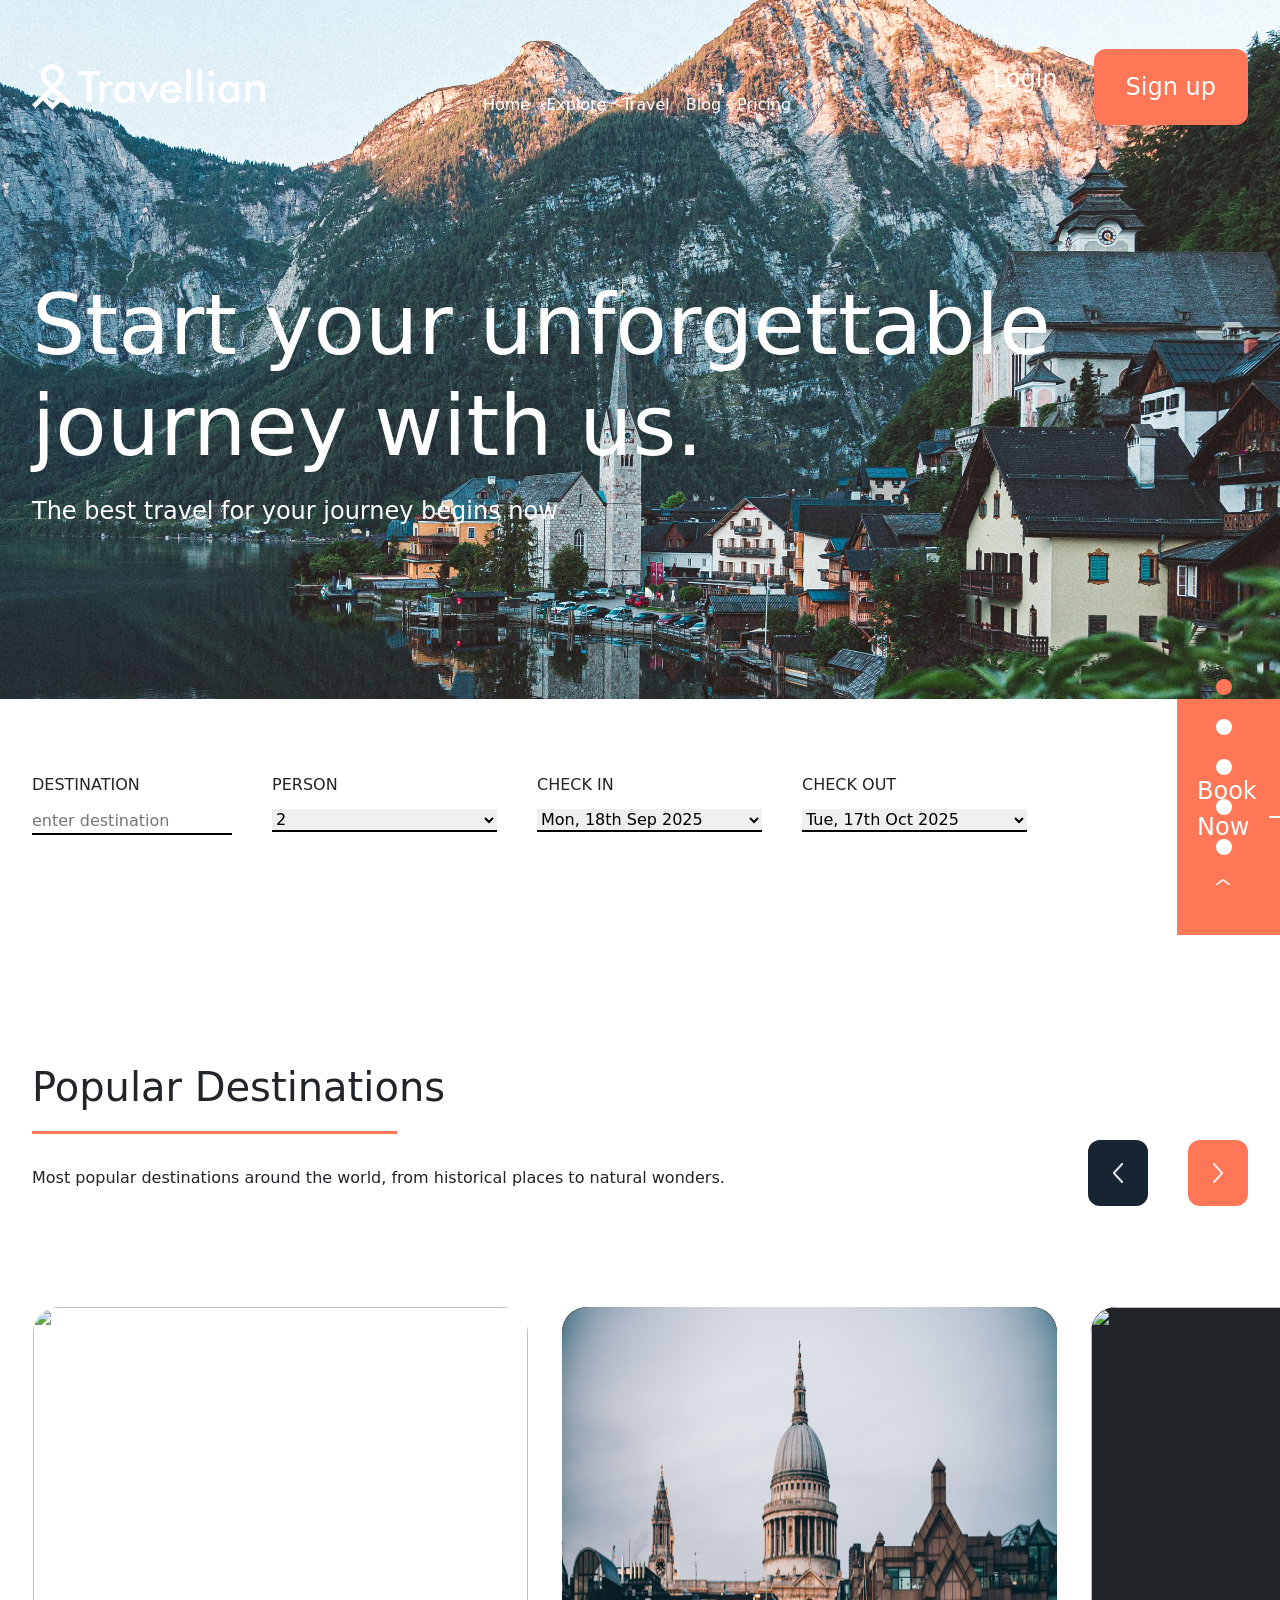
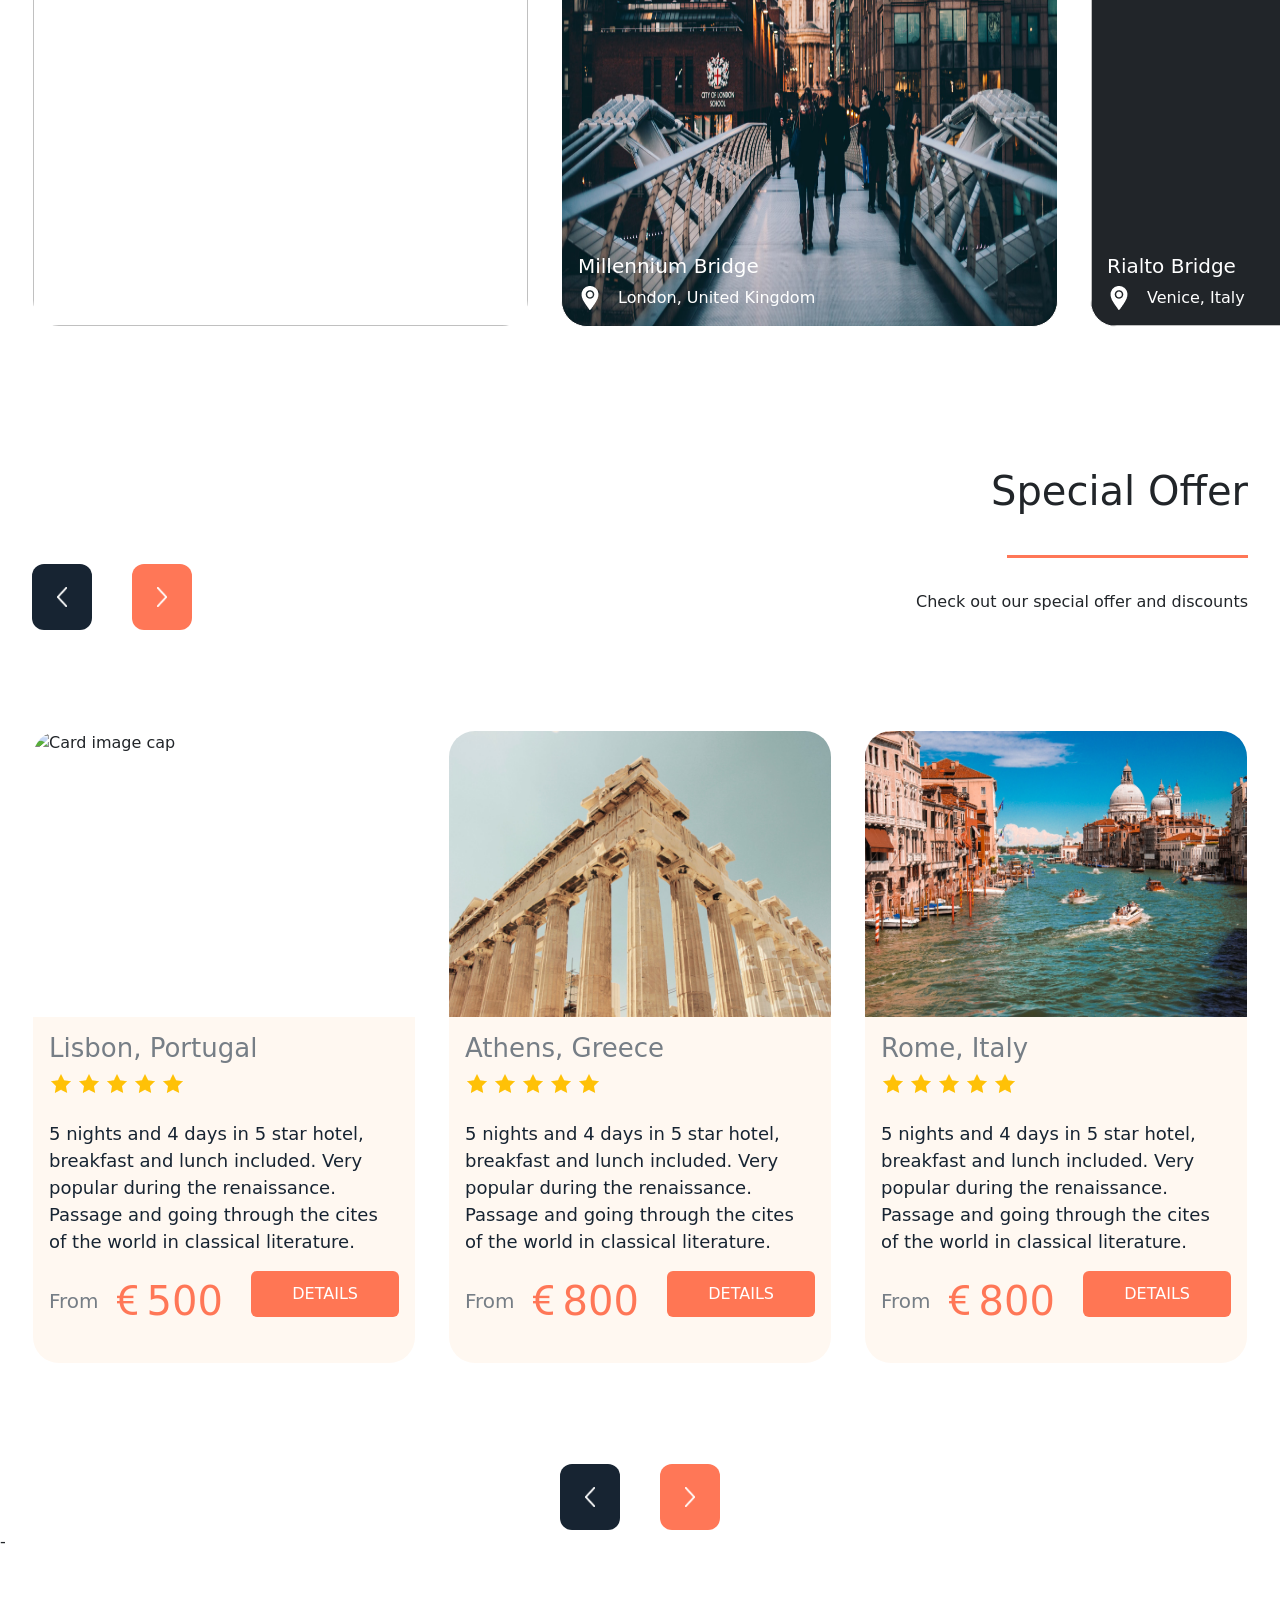
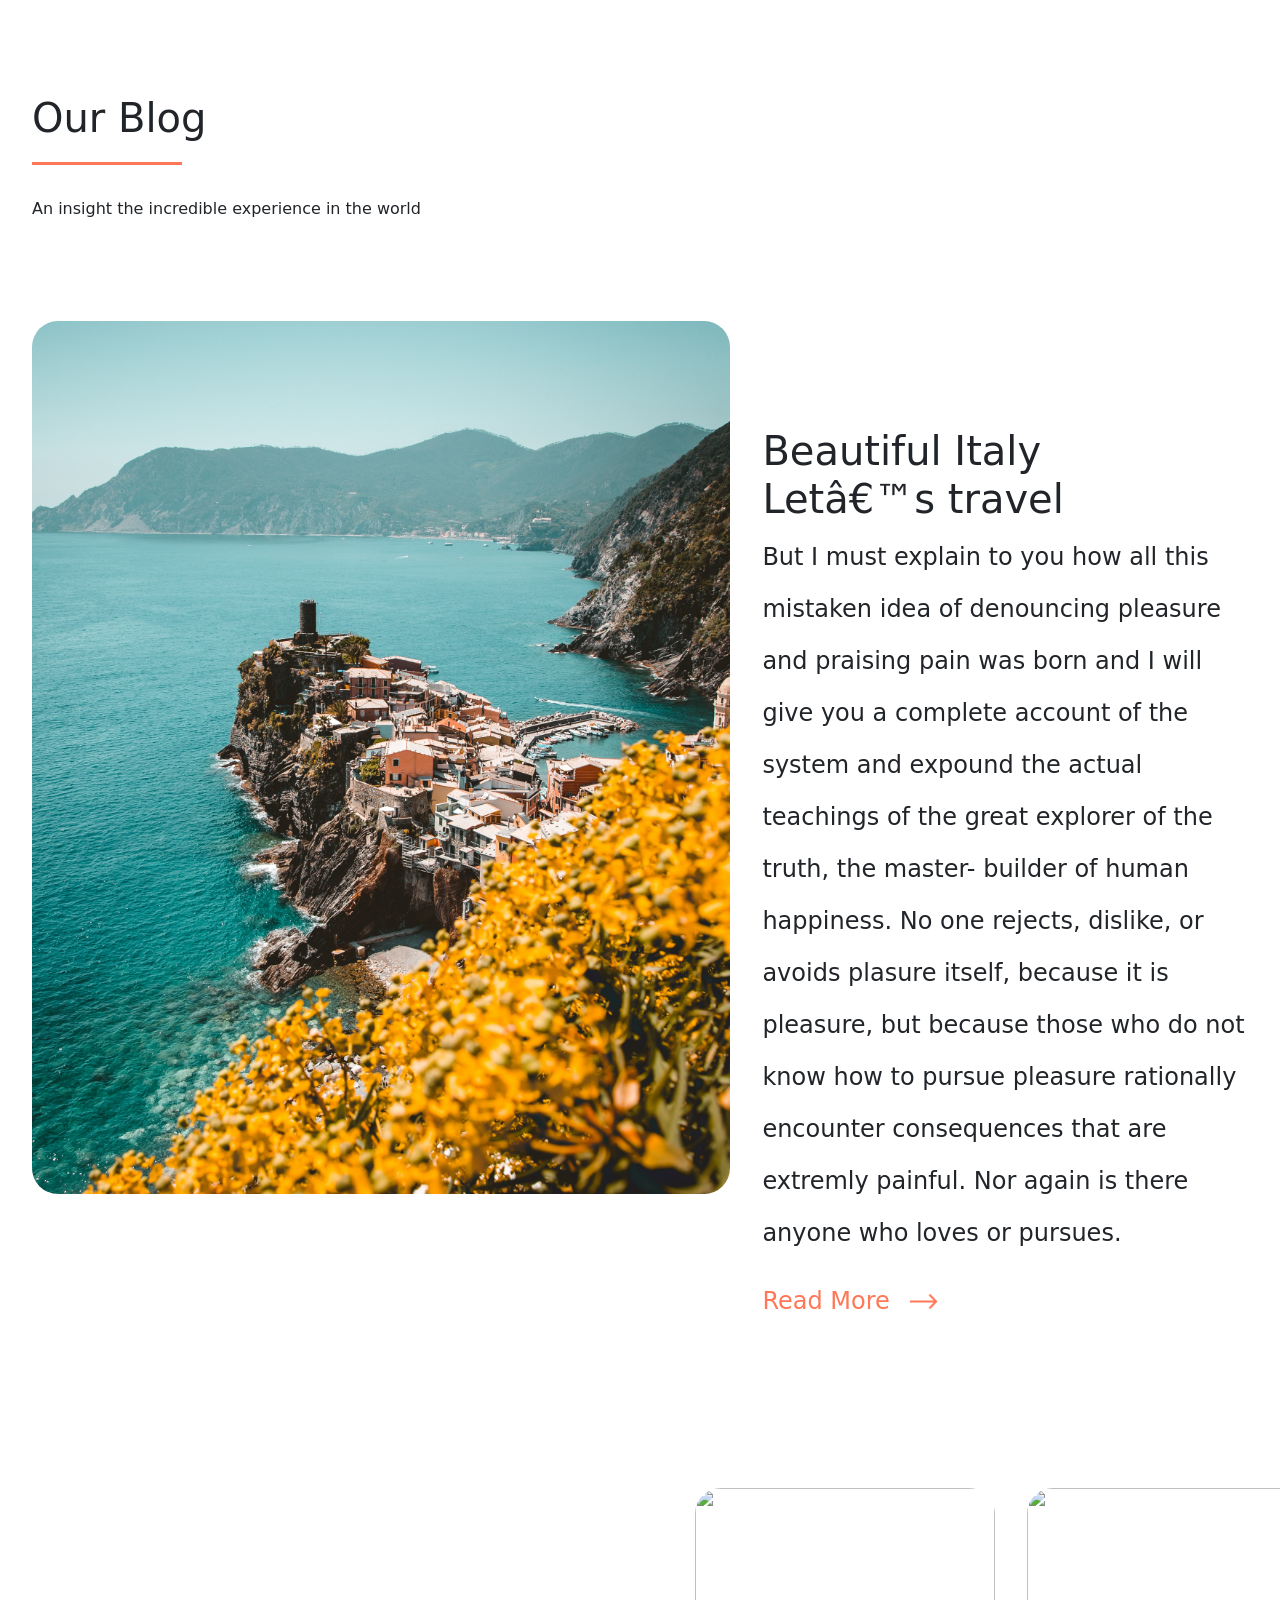
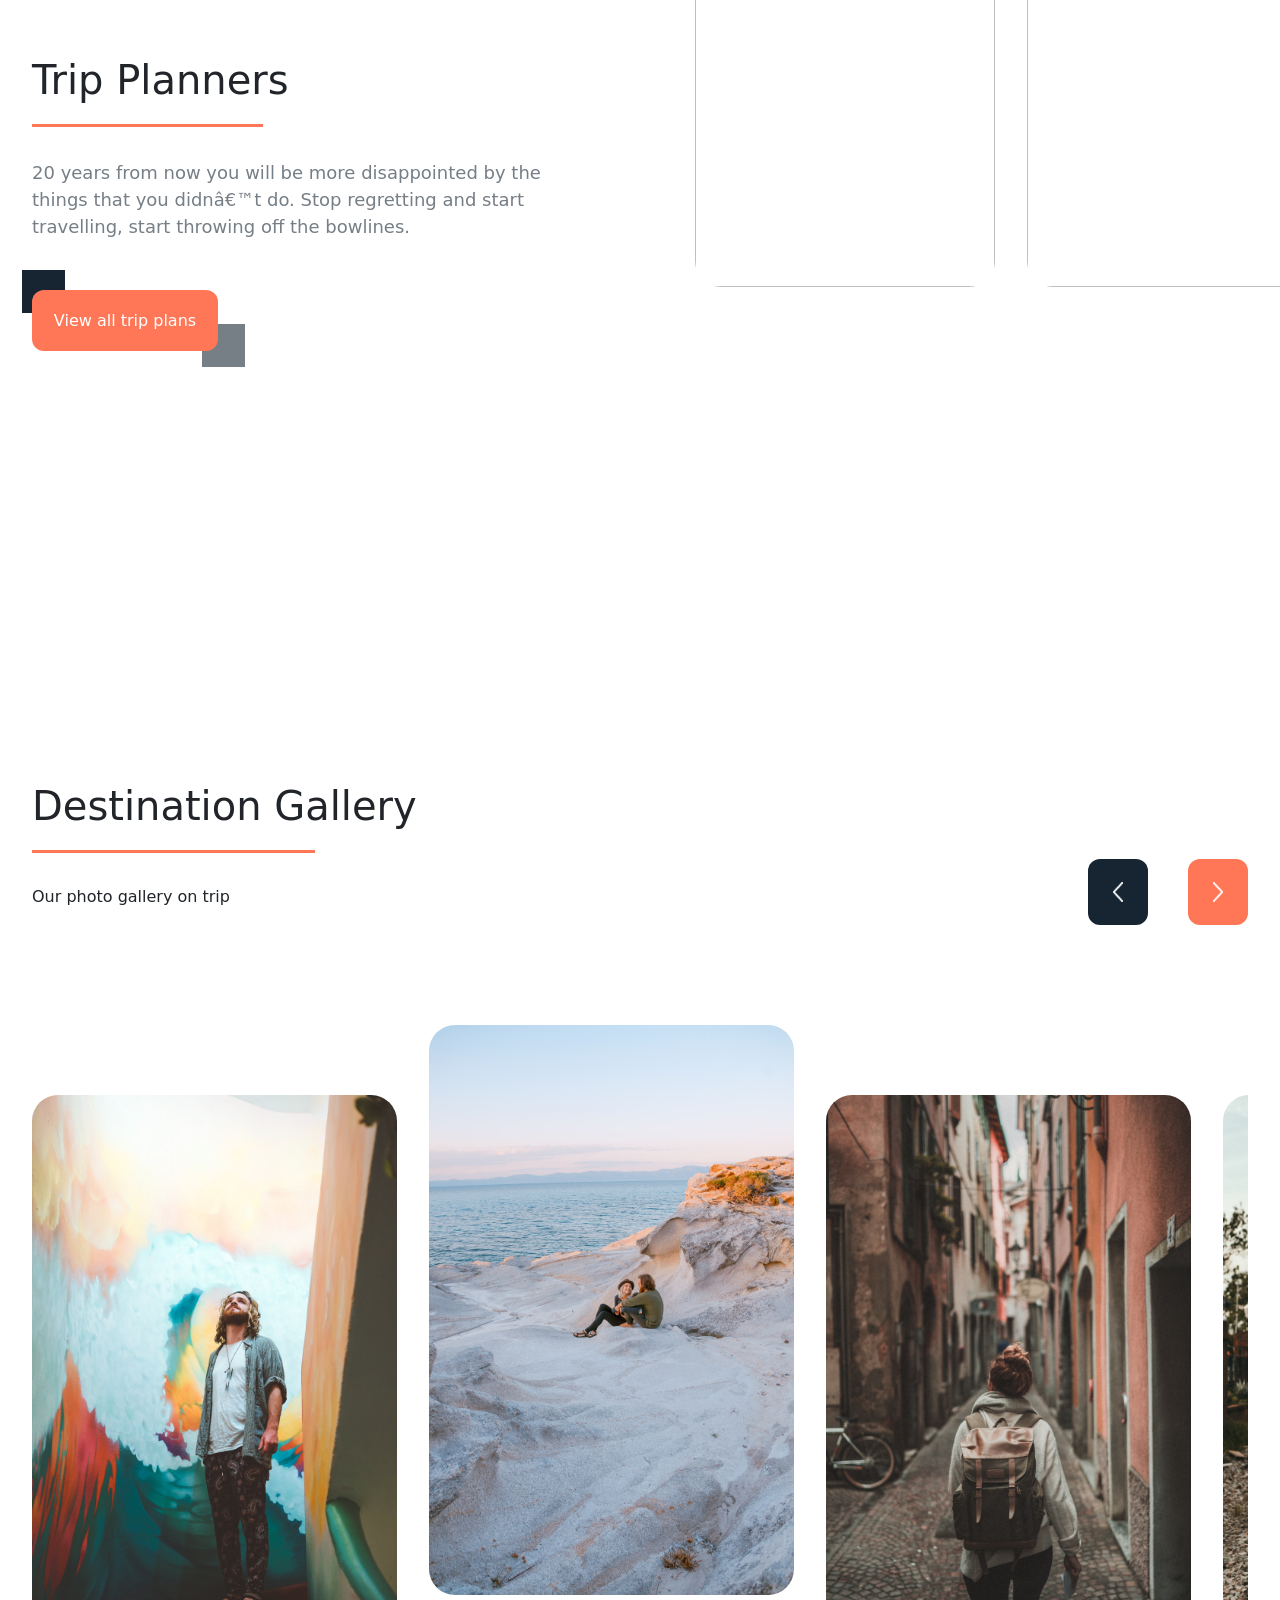
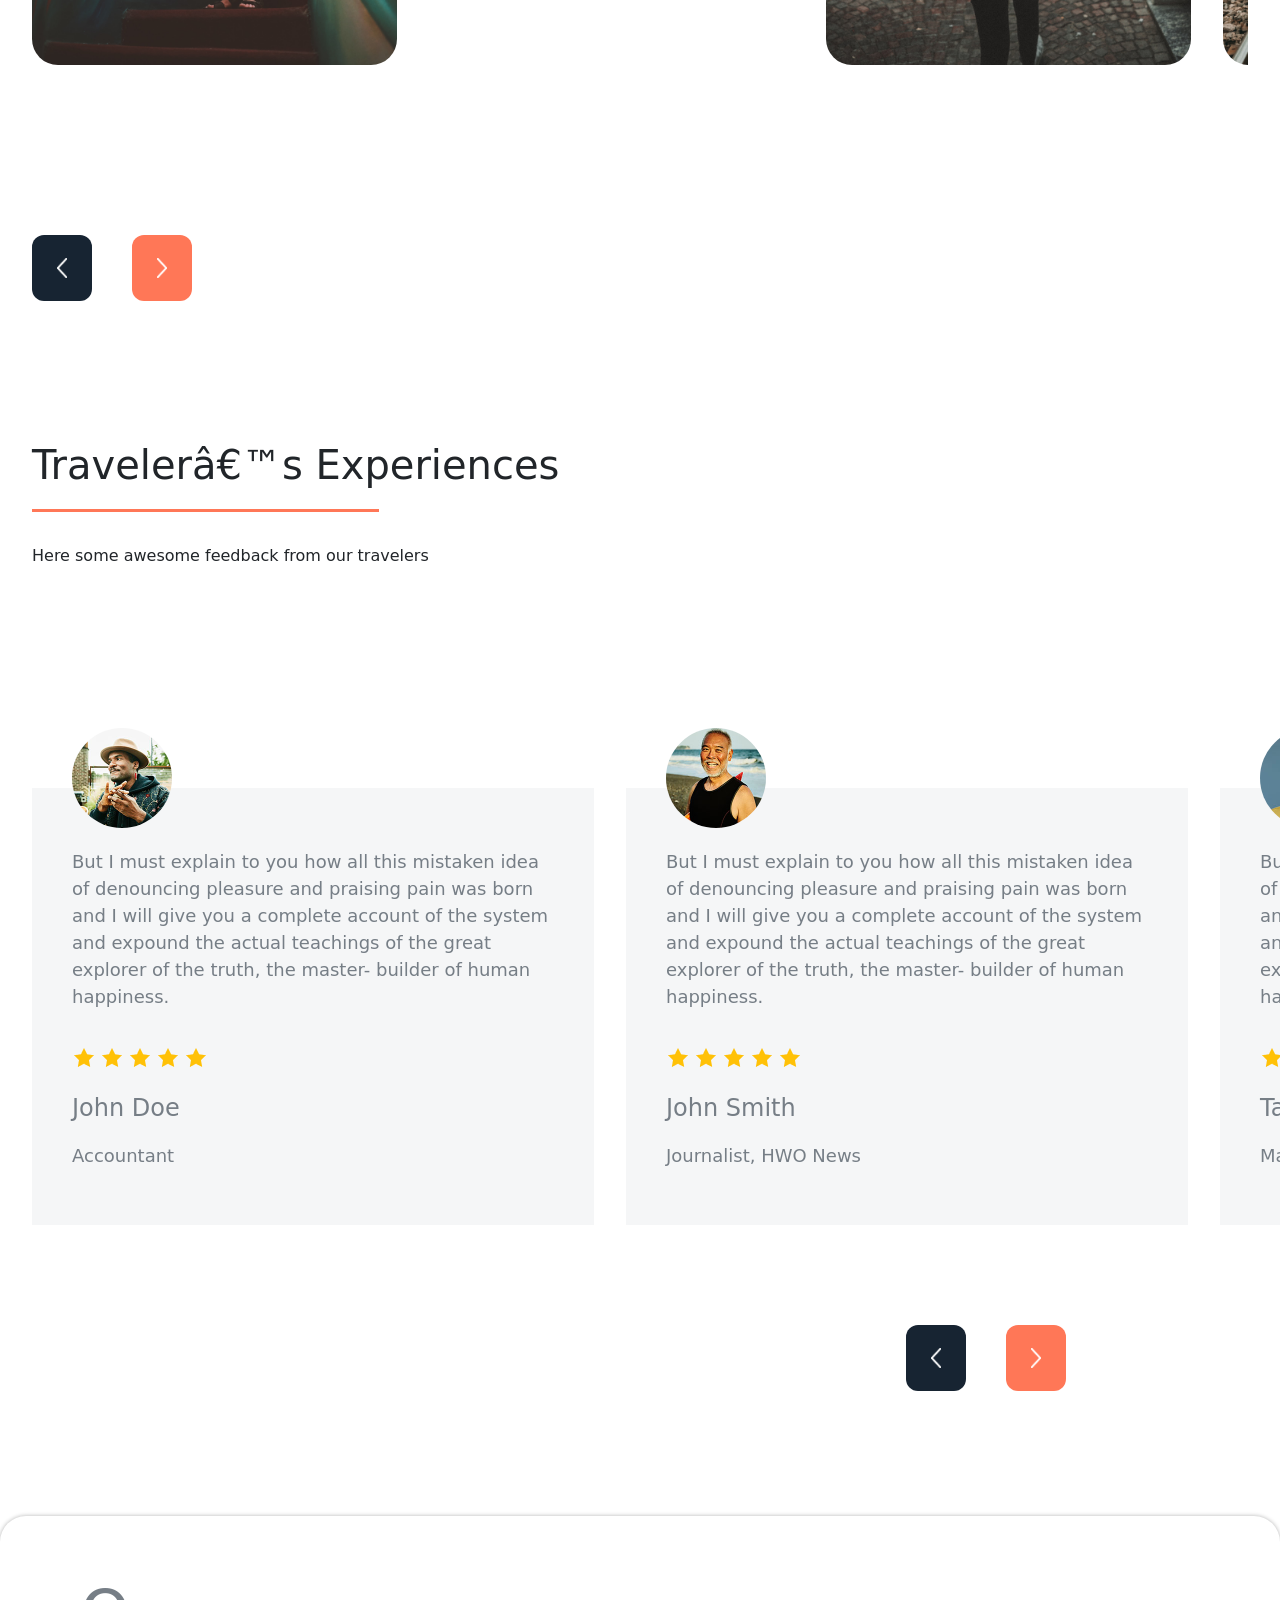
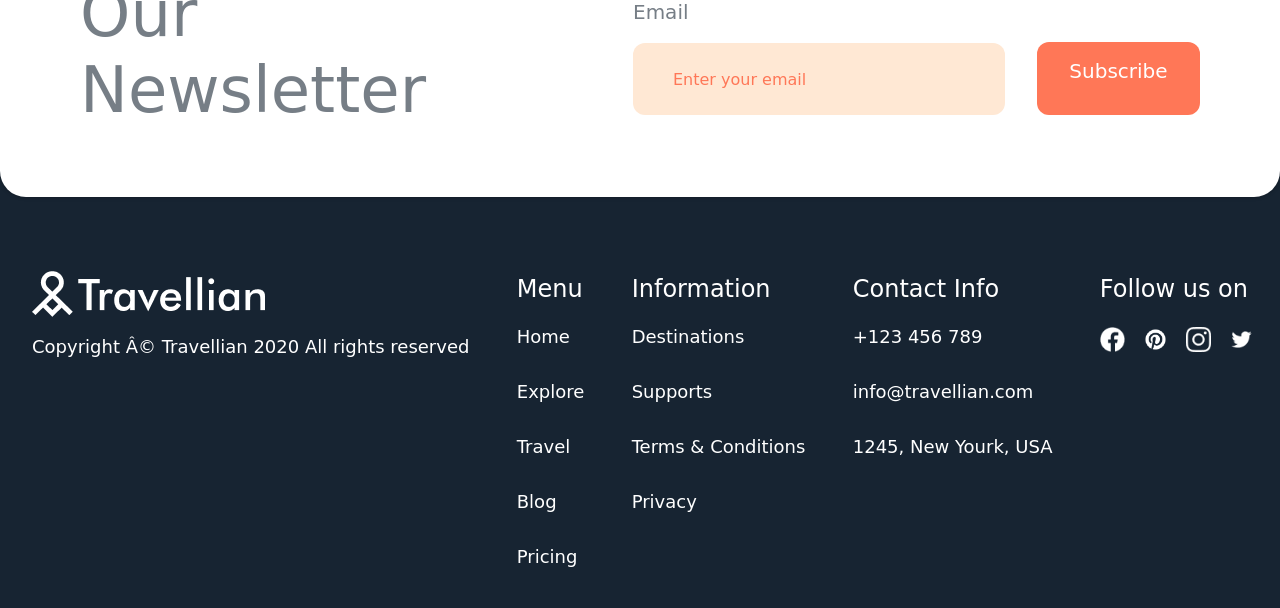
==== commit 69f4d86e: "not finished" ====
--- a/index.html
+++ b/index.html
@@ -241,7 +241,7 @@
                 </div>
             </div>
         </div>
-        <div class="arrows d-flex d-md-none justify-content-center">
+        <div class="arrows d-none d-md-flex justify-content-center">
             <div class="arrow"><img src="./images/leftArrow.png" alt=""></div>
             <div class="arrow"><img src="./images/rightArrow.png" alt=""></div>
         </div>
--- a/css/desktop1024.css
+++ b/css/desktop1024.css
@@ -126,52 +126,54 @@
     object-fit: cover;
 }
 
-.section5 {
-    flex-direction: column;
-}
-
-.section5 .ourBlog {
+.section5{
+    flex-direction: column;
+}
+
+.section5 .ourBlog{
     padding: 0;
     min-width: 0;
-    max-width: 100%;
-}
-
-.section5 .ourBlog p {
+    max-width:100%;
+}
+.section5 .ourBlog p{
     max-width: 332px;
 }
 
-.section5 {
+.section5{
     gap: 160px;
     padding-bottom: 0;
 }
 
-.section5 .images {
+.section5 .images .guidedTour{
+    width: 100%;
+    height: 100%;
+}
+
+.section5 .image{
+    max-width: 100%;
+    max-height: 400px;
+    height: 100%;
+}
+
+.section5 .images{
     padding-inline: 20px;
-}
-
-
-.section5 .image {
-    max-width: 100%;
-    max-height: 450px;
-    object-fit: cover;
-    height: auto;
-}
-
-.tour,
-.money {
+    flex-direction: column;
+}
+
+.tour, .money{
     font-size: 24px;
 }
 
-.cityTour {
+.cityTour{
     font-size: 32px;
 }
 
-.days {
+.days{
     justify-content: space-between;
     margin-top: 20px;
 }
 
-.guidedTour .days:nth-child(2) {
+.guidedTour .days:nth-child(2){
     margin-top: 12px !important;
 }
 
@@ -183,6 +185,7 @@
     width: 100%;
     max-height: 100%;
     object-fit: cover;
+    max-width: 100%;
 }
 
 .section6 .images .image:nth-child(2) {
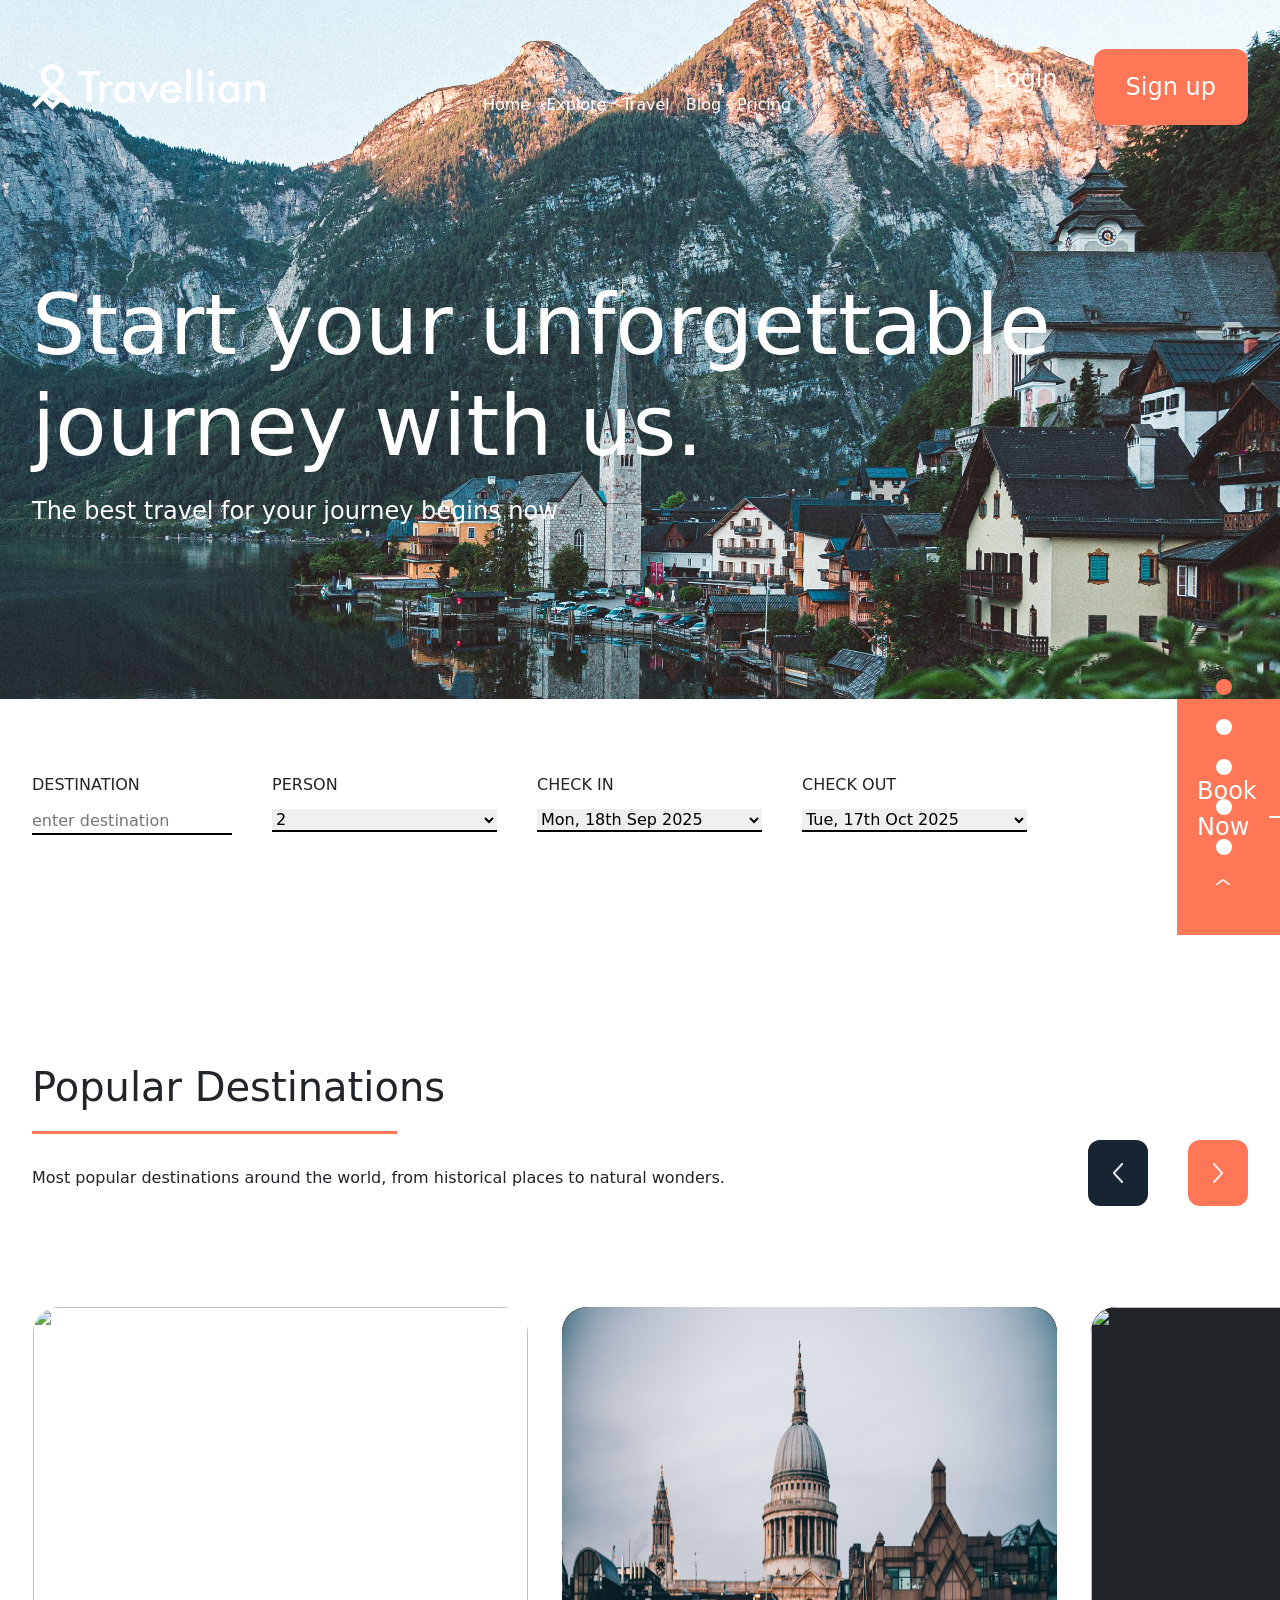
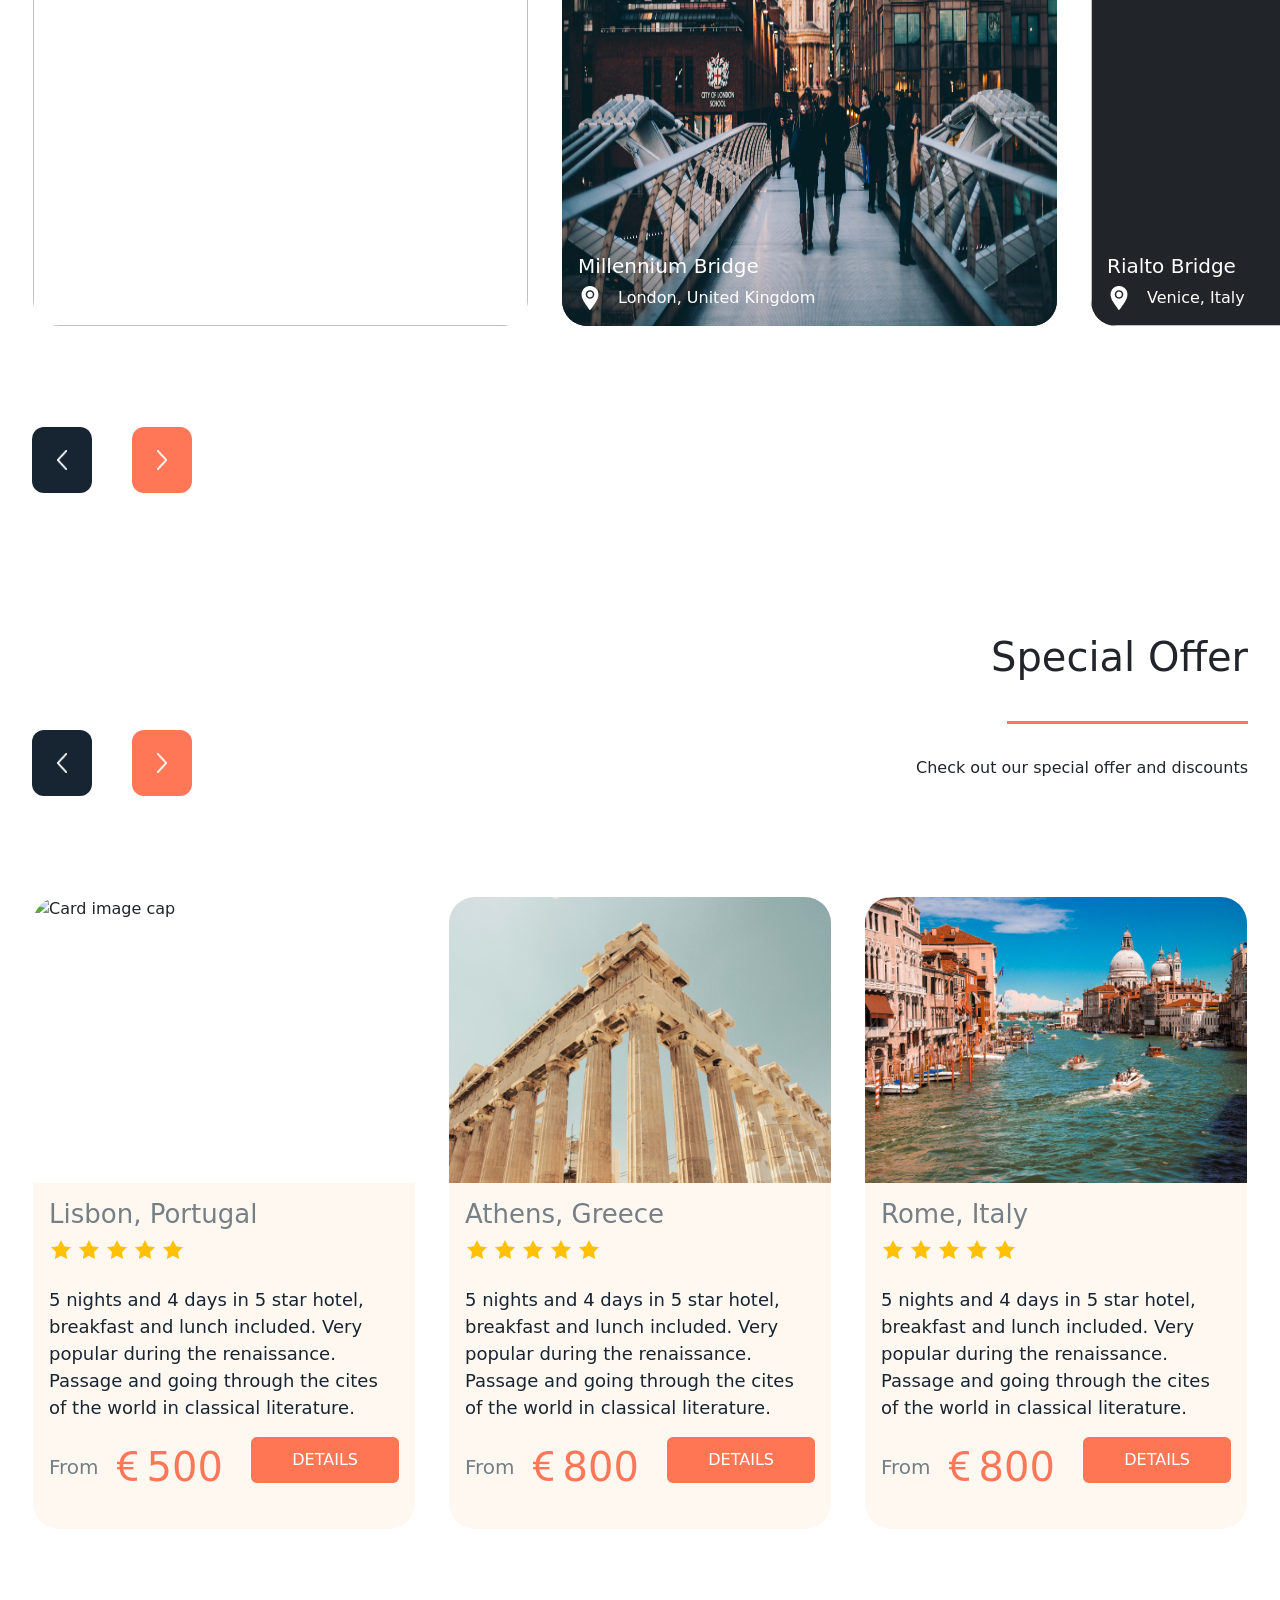
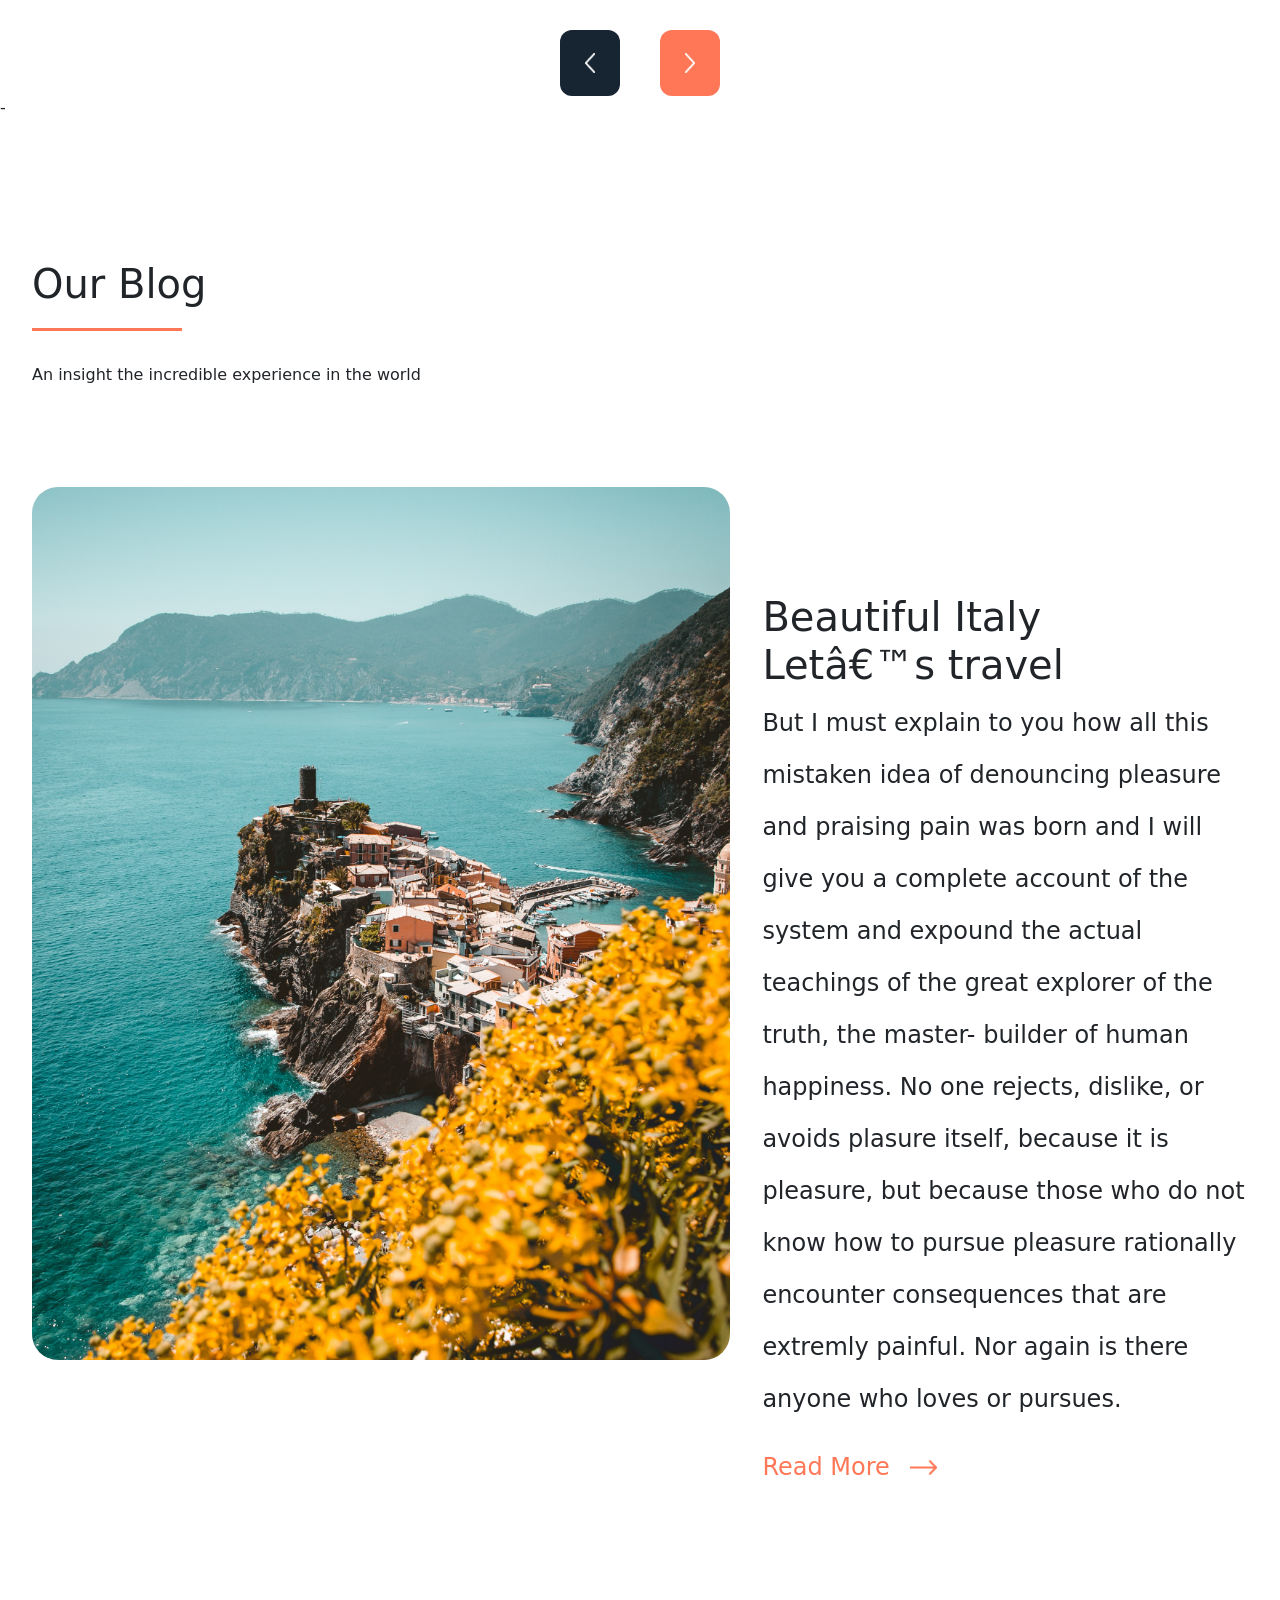
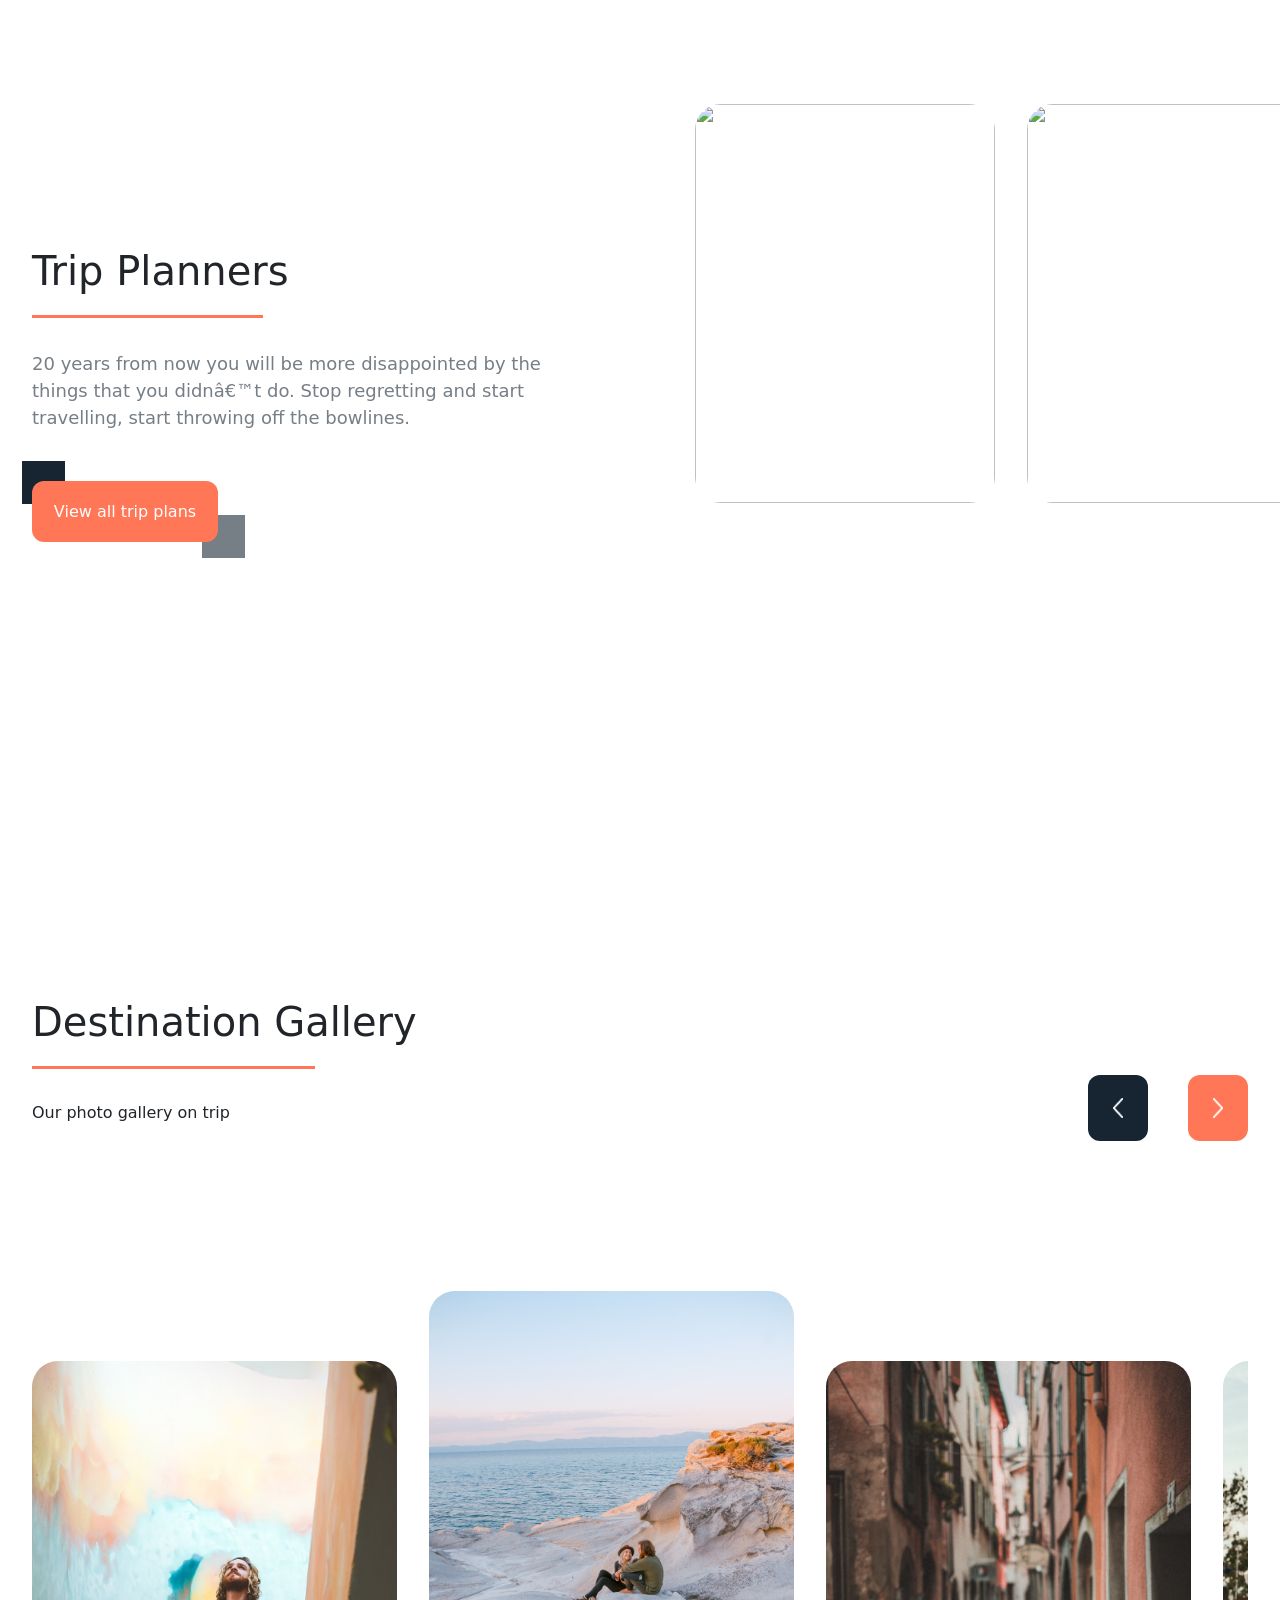
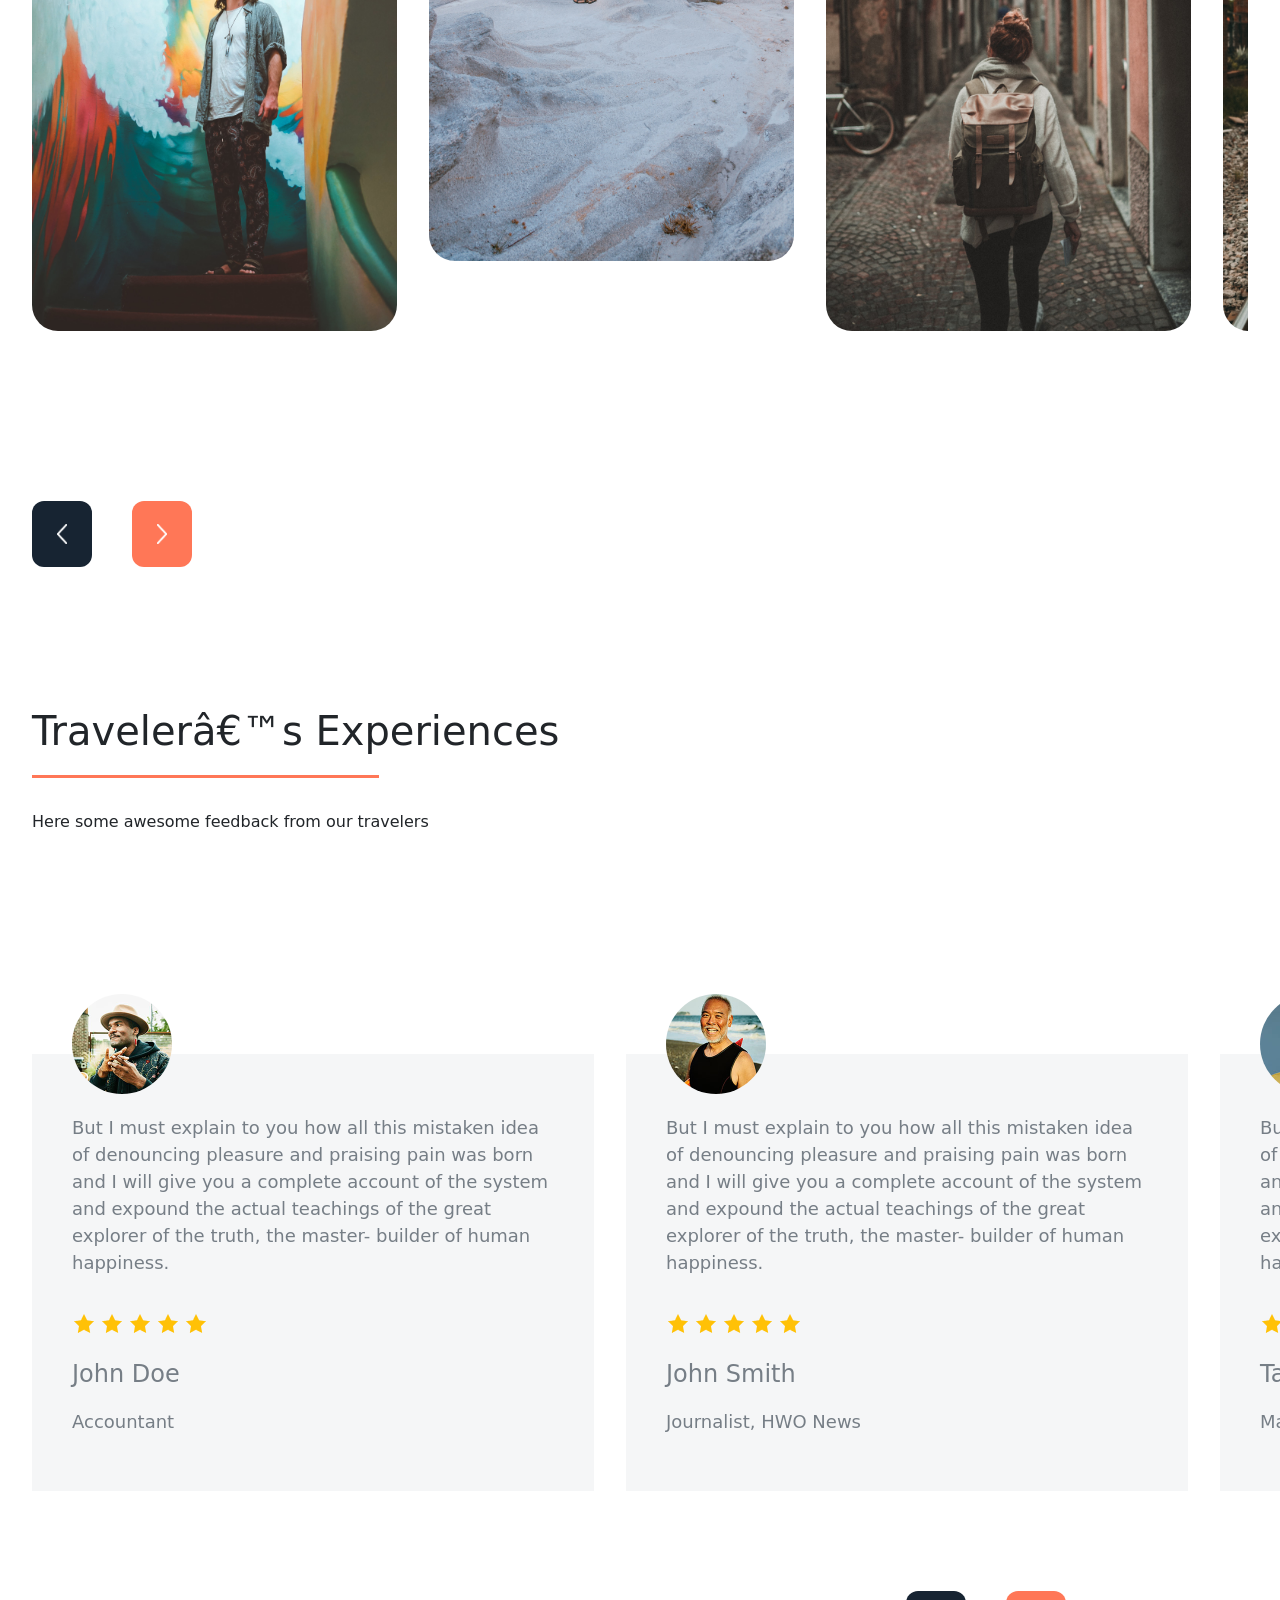
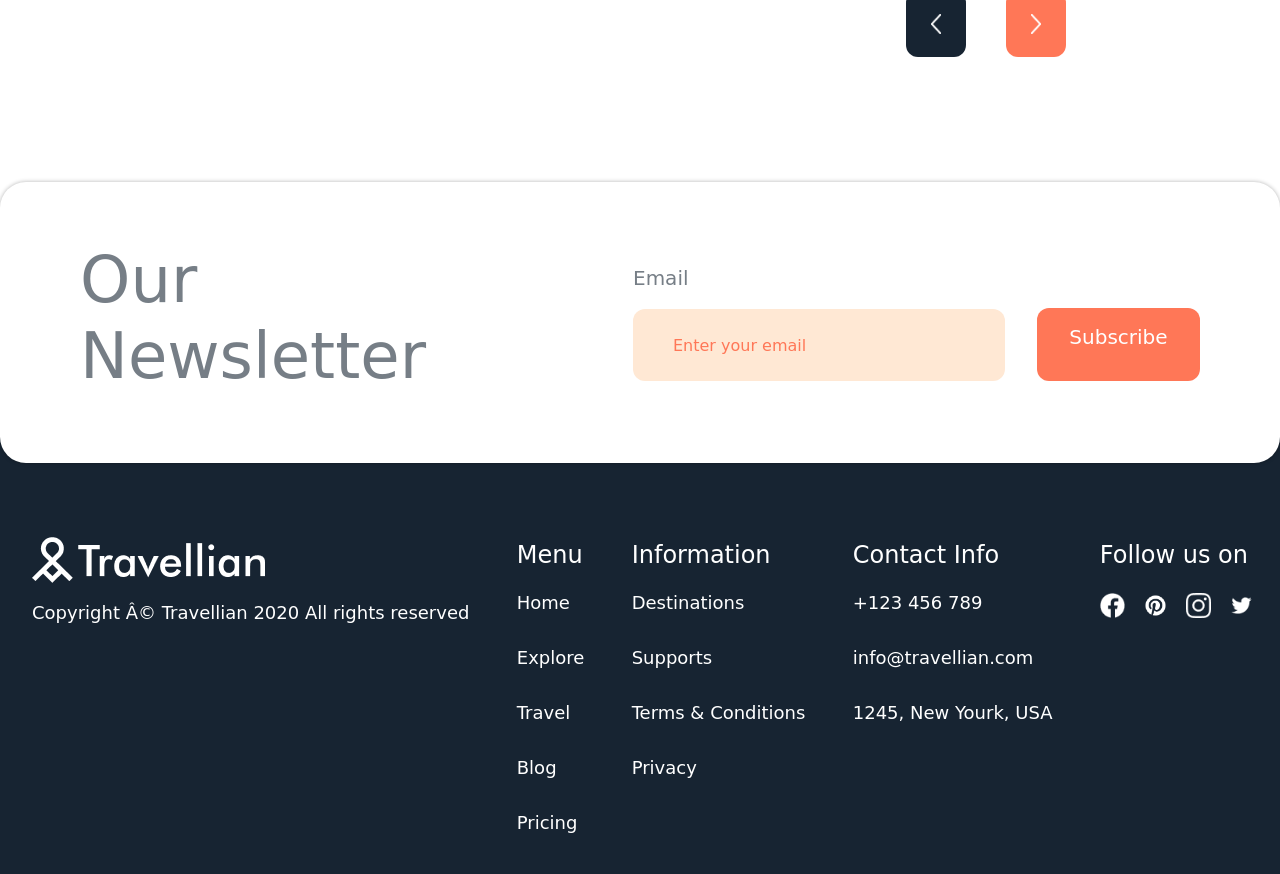
==== commit a3c272b2: "Finally finish it" ====
--- a/index.html
+++ b/index.html
@@ -123,7 +123,7 @@
                 <div class="line"></div>
                 <p>Most popular destinations around the world, from historical places to natural wonders.</p>
             </div>
-            <div class="arrows d-none d-md-flex ">
+            <div class="arrows d-none d-md-flex display display-none">
                 <div class="arrow"><img src="./images/leftArrow.png" alt=""></div>
                 <div class="arrow"><img src="./images/rightArrow.png" alt=""></div>
             </div>
@@ -170,14 +170,14 @@
                 </div>
             </div>
         </div>
-        <div class="arrows container d-flex d-md-none">
+        <div class="arrows container d-none d-md-flex display display-non">
             <div class="arrow"><img src="./images/leftArrow.png" alt=""></div>
             <div class="arrow"><img src="./images/rightArrow.png" alt=""></div>
         </div>
     </section>
     <section class="section3 container">
         <div class="section3-header">
-            <div class="arrows d-none d-md-flex">
+            <div class="arrows d-none d-md-flex display display-none">
                 <div class="arrow"><img src="./images/leftArrow.png" alt=""></div>
                 <div class="arrow"><img src="./images/rightArrow.png" alt=""></div>
             </div>
@@ -241,7 +241,7 @@
                 </div>
             </div>
         </div>
-        <div class="arrows d-none d-md-flex justify-content-center">
+        <div class="arrows d-none d-md-flex display display-non justify-content-center">
             <div class="arrow"><img src="./images/leftArrow.png" alt=""></div>
             <div class="arrow"><img src="./images/rightArrow.png" alt=""></div>
         </div>
@@ -344,7 +344,7 @@
                 <div class="line w-283"></div>
                 <p>Our photo gallery on trip</p>
             </div>
-            <div class="arrows d-none d-md-flex">
+            <div class="arrows d-none d-md-flex display display-none">
                 <div class="arrow"><img src="./images/leftArrow.png" alt=""></div>
                 <div class="arrow"><img src="./images/rightArrow.png" alt=""></div>
             </div>
@@ -355,7 +355,7 @@
             <img class="image" src="./images/3image.jpg" alt="">
             <img class="image" src="./images/4image.jpg" alt="">
         </div>
-        <div class="arrows">
+        <div class="arrows d-none d-md-flex display display-non">
             <div class="arrow"><img src="./images/leftArrow.png" alt=""></div>
             <div class="arrow"><img src="./images/rightArrow.png" alt=""></div>
         </div>
--- a/css/style.css
+++ b/css/style.css
@@ -468,6 +468,7 @@
     gap: 32px;
     align-items: center;
     overflow-x: scroll;
+    padding-top: 50px;
 }
 
 .w-300 {
@@ -747,6 +748,11 @@
     .guidedTour:hover .cityTour {
         opacity: 1;
     }
+
+    .section5 .guidedTour:hover{
+        transform: translateY(-50px);
+        transition: opacity 0.3 ease-in, transform 0.3 ease-out;
+    }
 }
 
 .section2 .card, .card-img{
--- a/css/desktop1024.css
+++ b/css/desktop1024.css
@@ -126,54 +126,59 @@
     object-fit: cover;
 }
 
-.section5{
-    flex-direction: column;
-}
-
-.section5 .ourBlog{
+.section5 {
+    flex-direction: column;
+}
+
+.section5 .ourBlog {
     padding: 0;
     min-width: 0;
-    max-width:100%;
-}
-.section5 .ourBlog p{
+    max-width: 100%;
+}
+
+.section5 .ourBlog p {
     max-width: 332px;
 }
 
-.section5{
+.section5 {
     gap: 160px;
     padding-bottom: 0;
 }
 
-.section5 .images .guidedTour{
+.section5 .images .guidedTour {
     width: 100%;
     height: 100%;
 }
 
-.section5 .image{
+.section5 .image {
     max-width: 100%;
     max-height: 400px;
-    height: 100%;
-}
-
-.section5 .images{
+    height: auto;
+    width: 100% !important;
+    min-width: 100%;
+}
+
+.section5 .images {
     padding-inline: 20px;
     flex-direction: column;
-}
-
-.tour, .money{
+    width: 100%;
+}
+
+.tour,
+.money {
     font-size: 24px;
 }
 
-.cityTour{
+.cityTour {
     font-size: 32px;
 }
 
-.days{
+.days {
     justify-content: space-between;
     margin-top: 20px;
 }
 
-.guidedTour .days:nth-child(2){
+.guidedTour .days:nth-child(2) {
     margin-top: 12px !important;
 }
 
@@ -218,6 +223,7 @@
 
 .section7 .arrows {
     justify-content: center;
+    padding-right: 0;
 }
 
 .section3 .cards {
@@ -289,4 +295,12 @@
 
 .logo>img:first-child {
     max-width: 100%;
+}
+
+.display {
+    display: flex !important;
+}
+
+.display-none{
+    display: none !important;
 }
--- a/css/desktop768.css
+++ b/css/desktop768.css
@@ -144,8 +144,14 @@
     padding-bottom: 0;
 }
 
+.section5 .images .guidedTour{
+    width: 100%;
+}
+
+
 .section5 .images{
     padding-inline: 20px;
+    flex-direction: column;
 }
 
 .tour, .money{
@@ -201,6 +207,7 @@
 
 .section7 .arrows{
     justify-content: center;
+    padding-right: 0;
 }
 
 .section3 .cards{
@@ -227,6 +234,7 @@
     padding: 40px;
     justify-content: flex-start;
     align-items: flex-start;
+    top: -12%;
 }
 
 .newsletter h1{
@@ -245,4 +253,52 @@
 
 .section8{
 padding-inline: 18px;
+}
+
+.section3 .dis-flex{
+    display: flex !important;
+    justify-content: center;
+}
+.section8-body {
+    margin-top: 163px;
+    height: fit-content;
+    padding-top: 100px;
+    padding-bottom: 140px;
+    padding-inline: 12px;
+}
+
+.menus {
+    flex-direction: column;
+    gap: 60px;
+}
+
+.navbar-brand img{
+    max-width: 100%;
+}
+.logo>img:first-child{
+    max-width: 100%;
+}
+
+.section3 .arrows:last-child{
+    justify-content: center;
+}
+
+.display{
+    display: none !important;
+}
+
+.travelbody{
+    margin-left: 0;
+}
+
+.orange{
+    margin-left: 13px;
+}
+
+.top20{
+    left: 0;
+}
+
+.display-non{
+display: flex !important;
 }
--- a/css/dektop574.css
+++ b/css/dektop574.css
@@ -55,7 +55,7 @@
 
 .section1 .inputGroup input,
 .section1 .inputGroup select {
-    max-width: 248px;
+    max-width: 100%;
     width: auto;
 }
 
@@ -352,4 +352,12 @@
 
 .section8 .emails{
     width: 100%;
+}
+
+.orange{
+    margin-left: 13px;
+}
+
+.top20{
+    left: 0;
 }
--- a/css/desktop320.css
+++ b/css/desktop320.css
@@ -1,6 +1,10 @@
 .container {
     padding-inline: 16px !important;
     max-width: 100%;
+}
+
+p {
+    margin-bottom: 0;
 }
 
 .section1 .container {
@@ -221,6 +225,11 @@
 .section5 .images {
     padding-inline: 20px !important;
     margin-top: 80px;
+    flex-direction: column;
+}
+
+.section5 .images .guidedTour{
+    width: 100%;
 }
 
 .section6 .images {
@@ -261,15 +270,16 @@
 }
 
 .section7 .cardsContainer .gray {
-    max-width: 288px;
-    max-height: 466px;
-    width: auto;
+    max-width: 100%;
+    width: auto !important;
     height: auto;
+    min-width: 100%;
     padding-inline: 20px;
 }
 
 .section7 .cardsContainer {
     padding-left: 16px;
+    margin-top: 100px;
 }
 
 .section7 .w-347 {
@@ -278,4 +288,64 @@
 
 .cardsContent p {
     width: 100%;
+}
+
+.section7 .arrows {
+    justify-content: center;
+}
+
+.section8 .newsletter {
+    padding: 40px 20px;
+    flex-direction: column;
+    max-width: 288px;
+    min-width: auto;
+    gap: 60px;
+    top: -12%;
+}
+
+.newsletter h1 {
+    font-size: 40px;
+    font-weight: 400;
+}
+
+.emailSubscribe {
+    flex-direction: column;
+}
+
+.enter,
+.subscribe {
+    width: 100%;
+}
+
+.section8-body {
+    margin-top: 295px;
+    height: fit-content;
+    padding: 80px 16px;
+    padding-inline: 0;
+}
+
+.menus {
+    flex-direction: column;
+    gap: 60px;
+}
+
+
+.section7 .arrows{
+    padding-right: 0;
+}
+
+.section6-header{
+    padding-top: 20px;
+}
+
+.section5 .days{
+    padding-top: 20px;
+}
+
+.orange{
+    margin-left: 13px;
+}
+
+.top20{
+    left: 0;
 }
